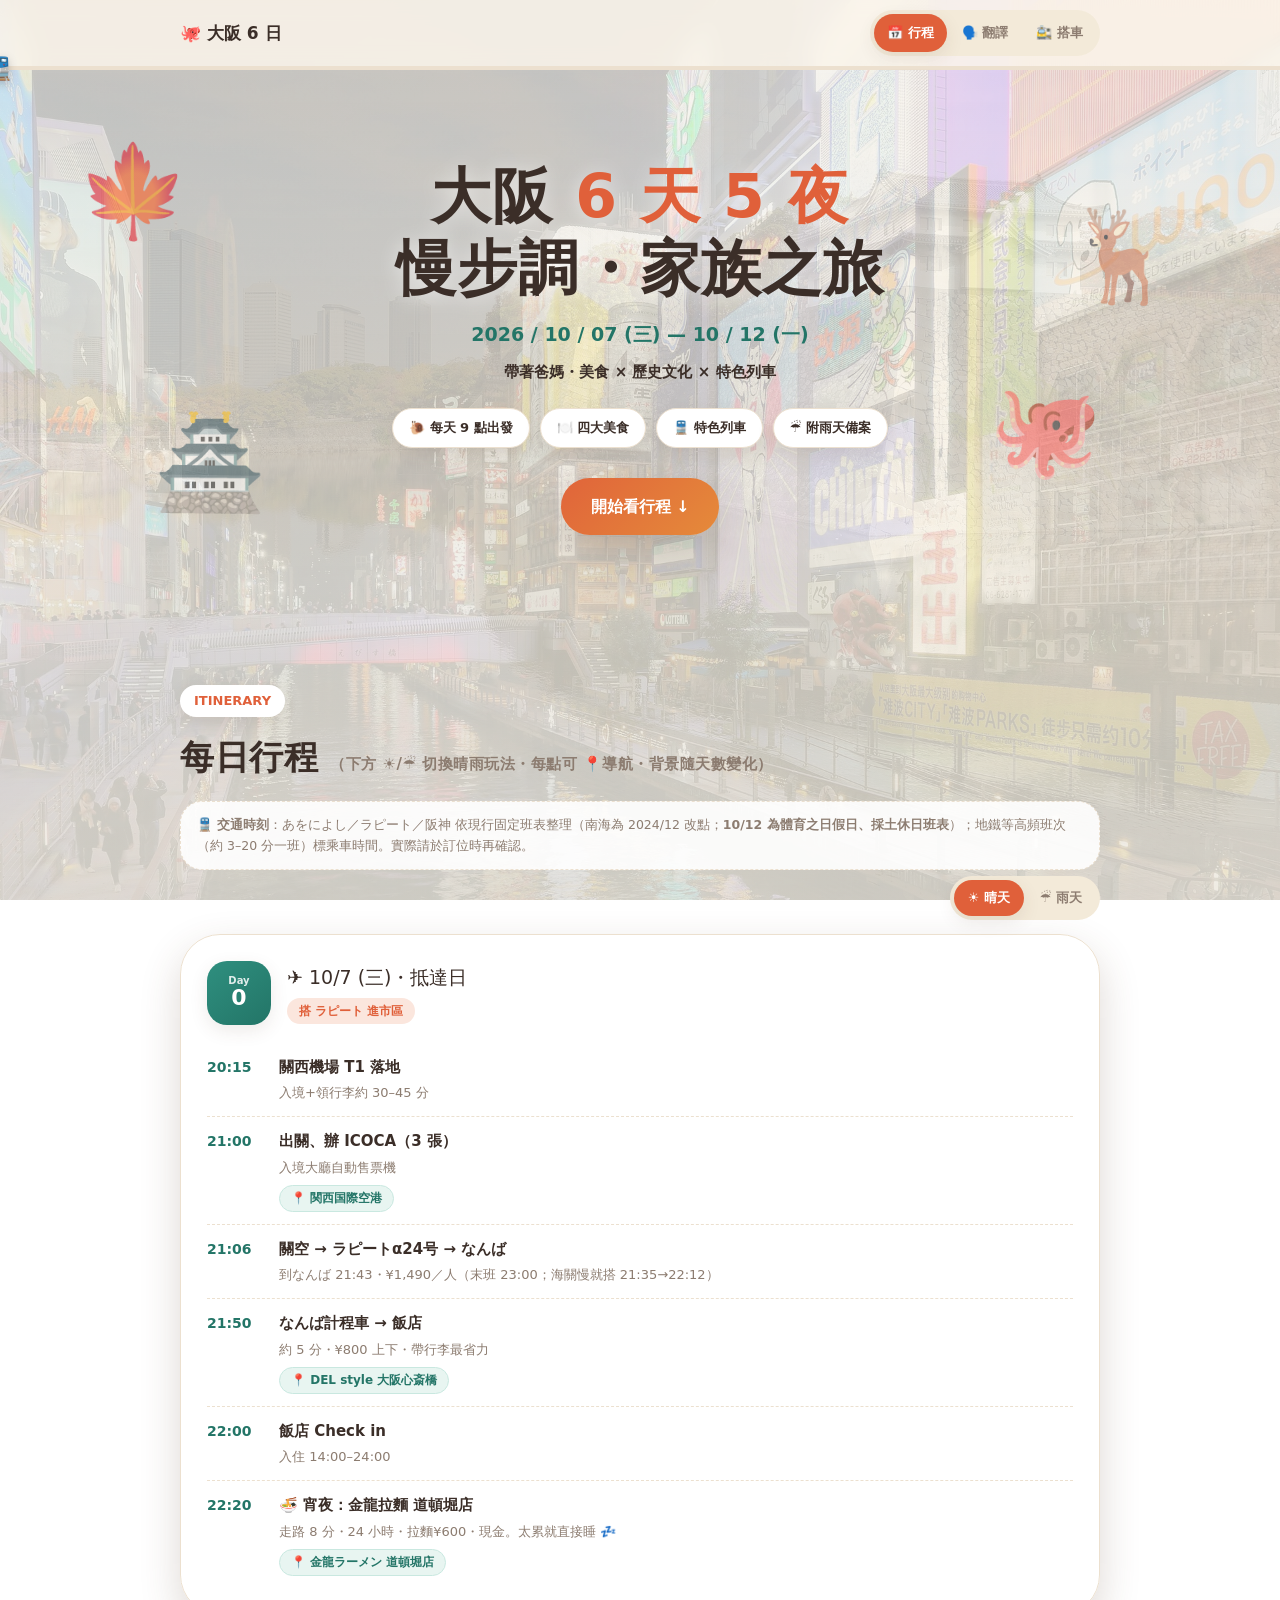
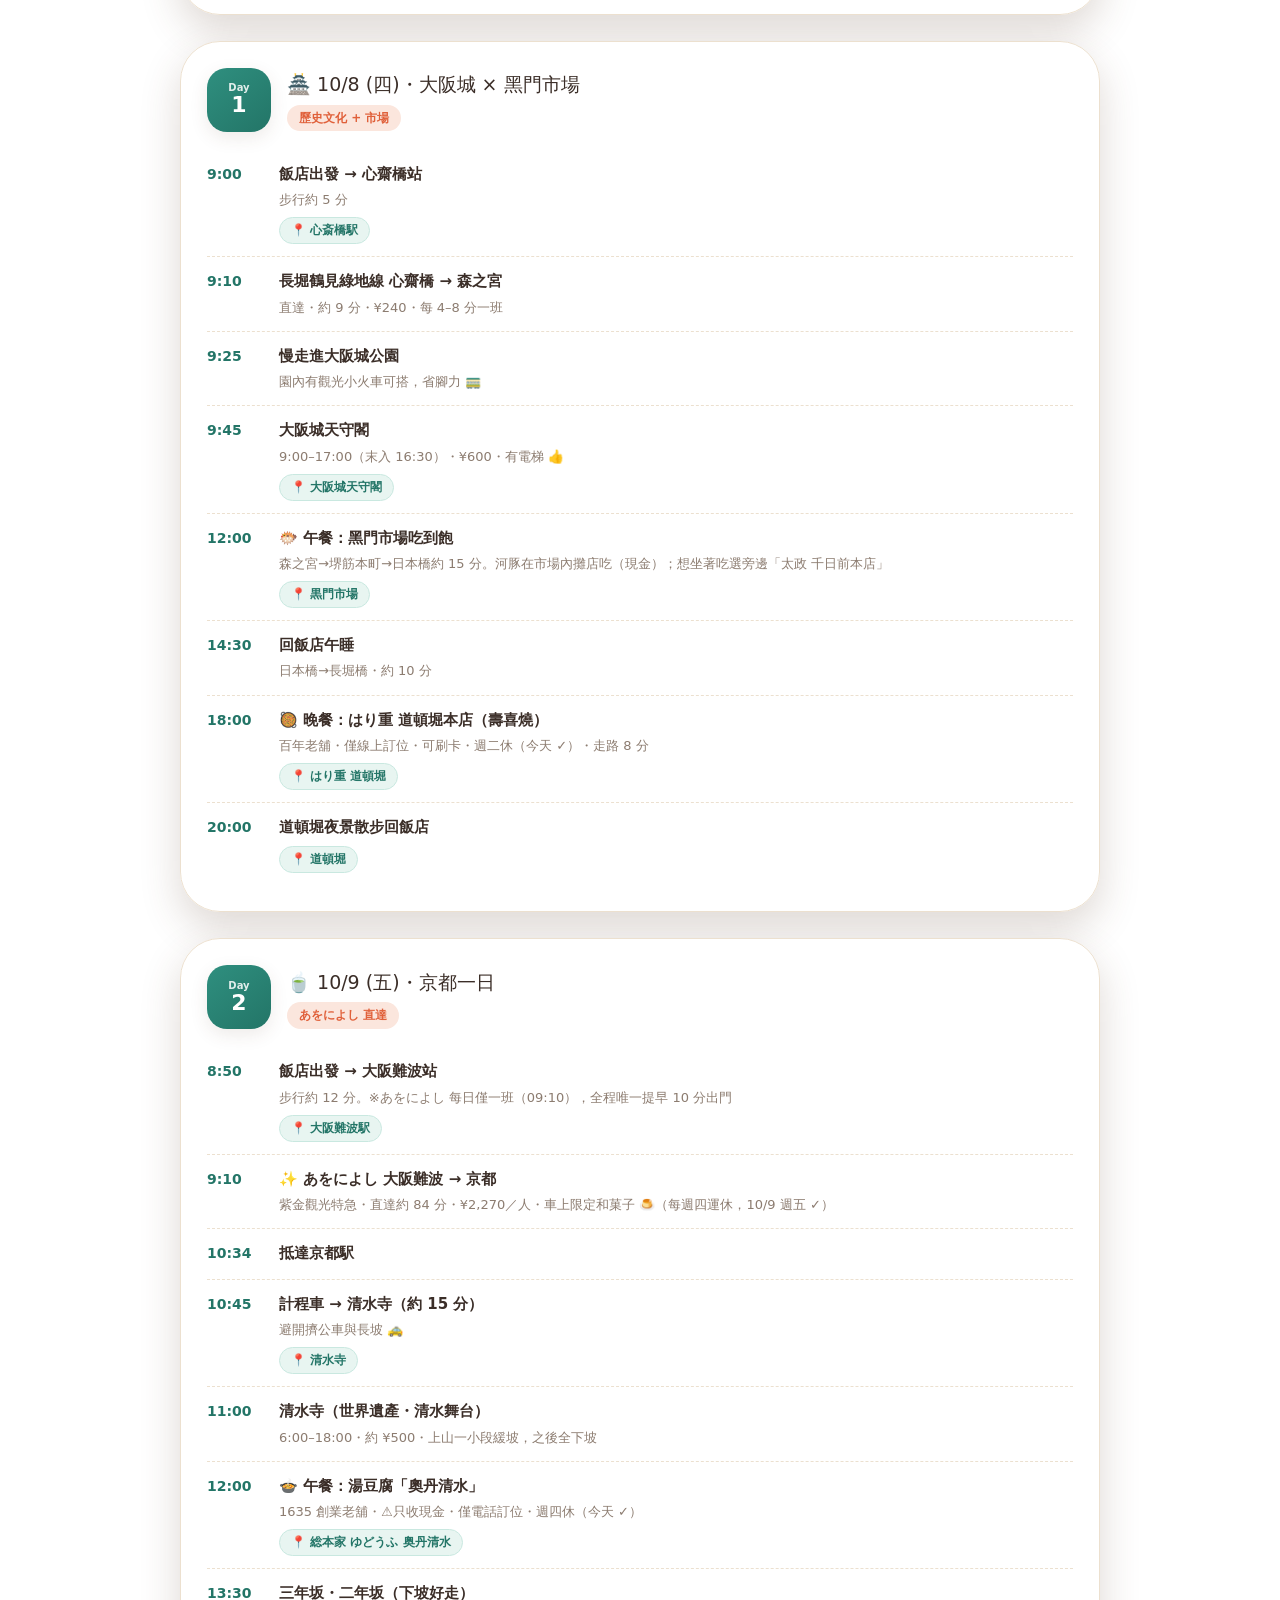
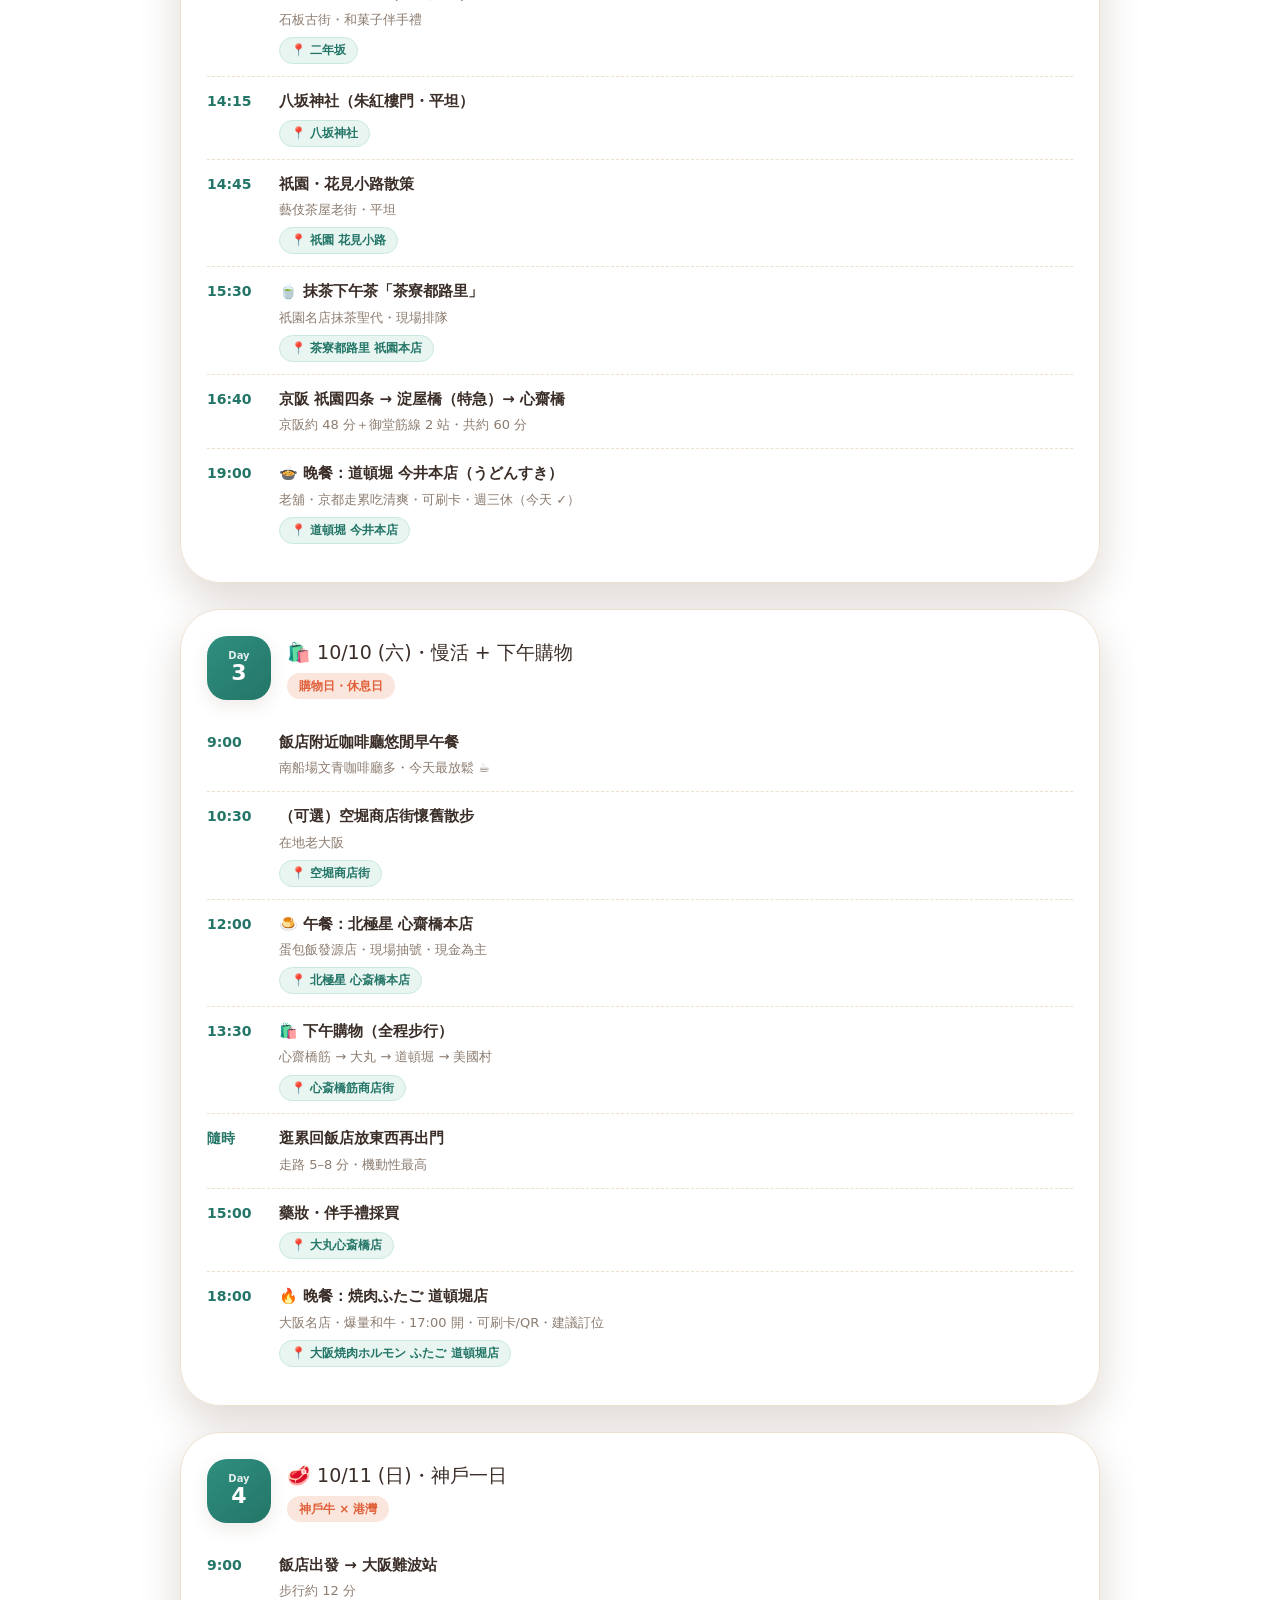
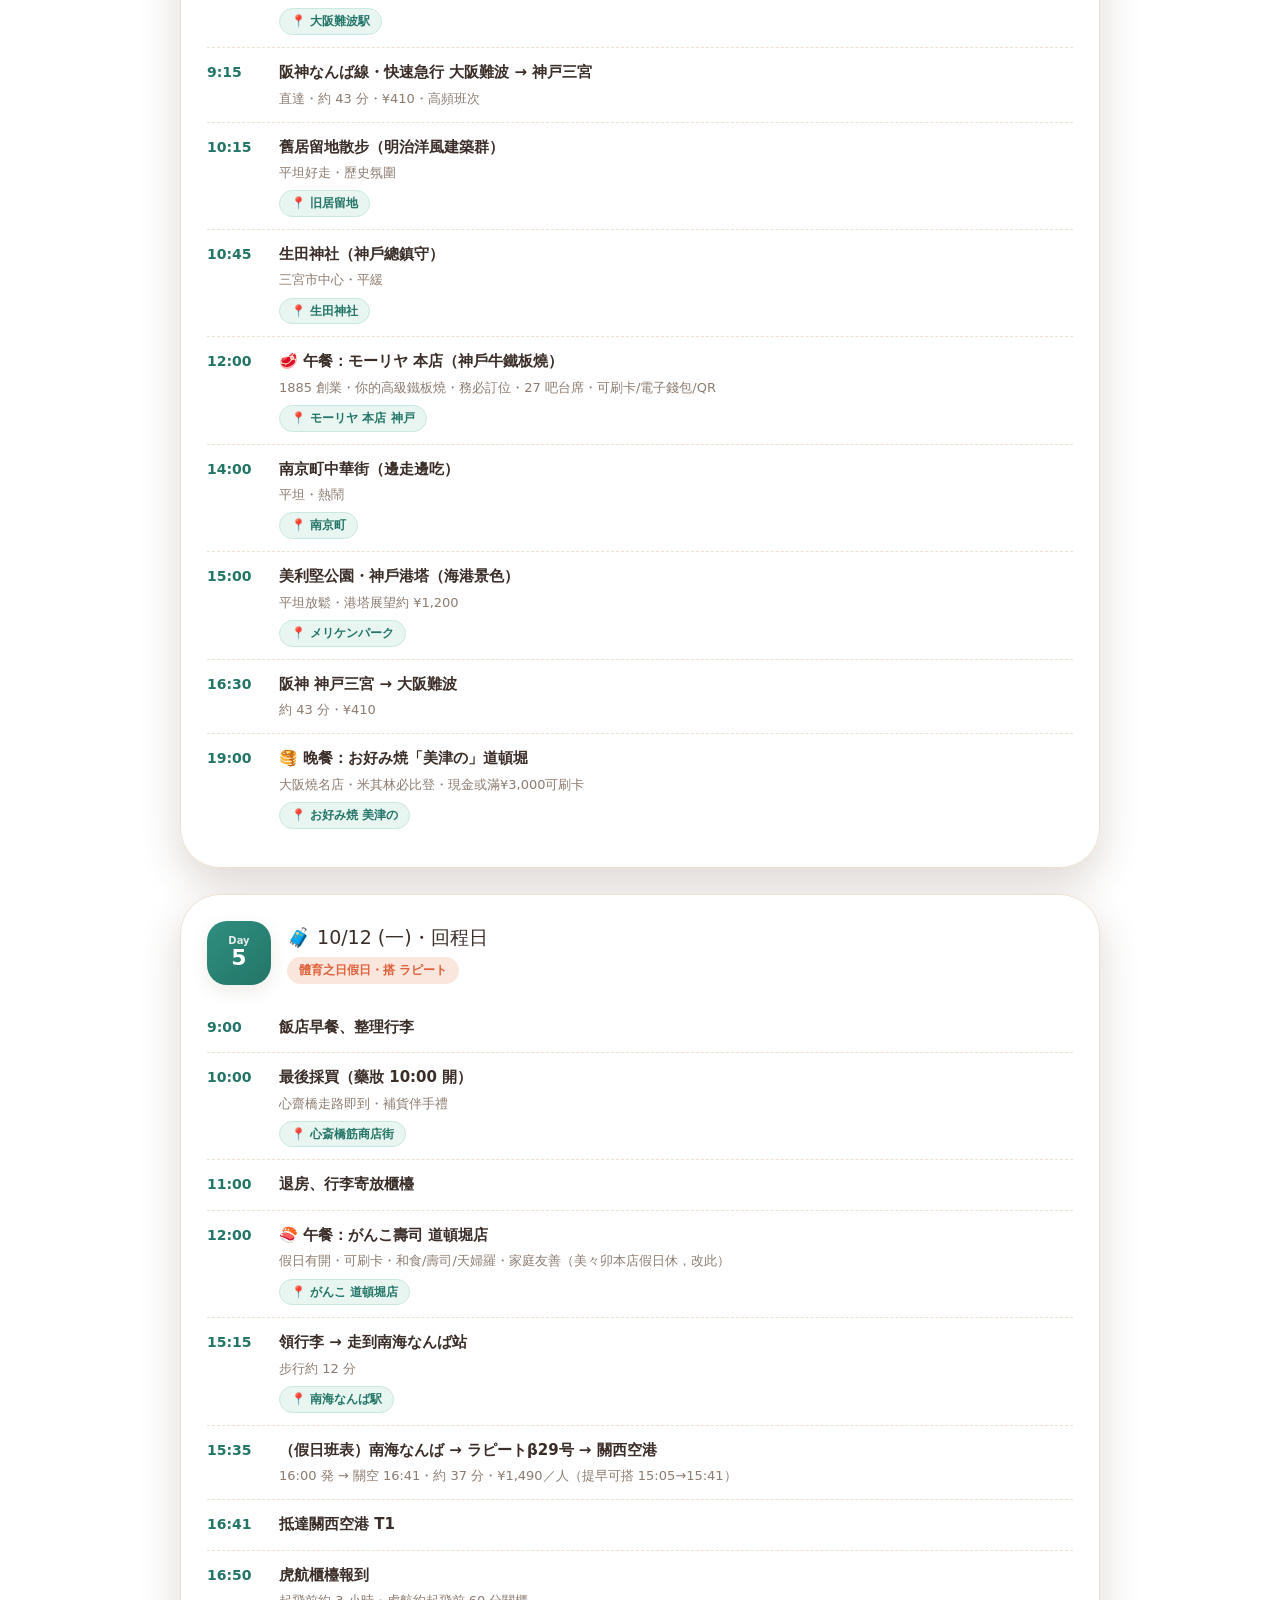
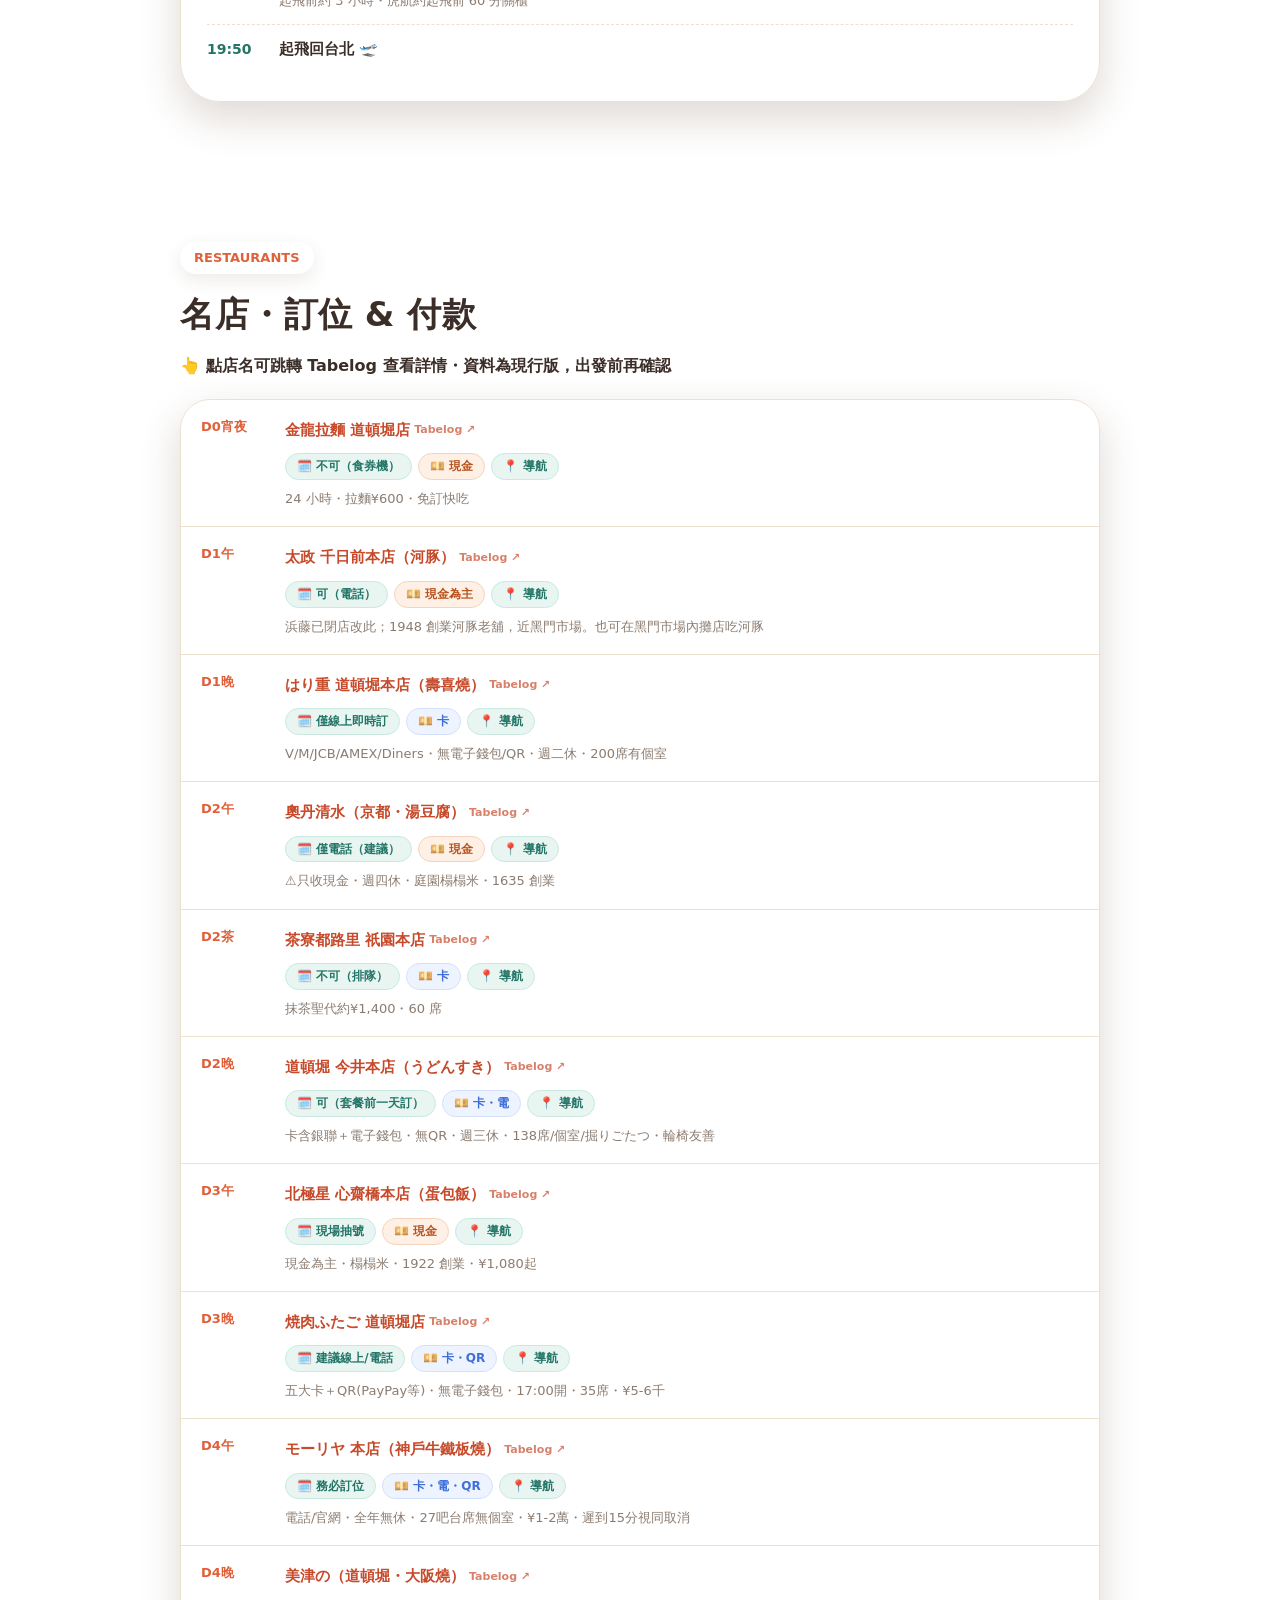
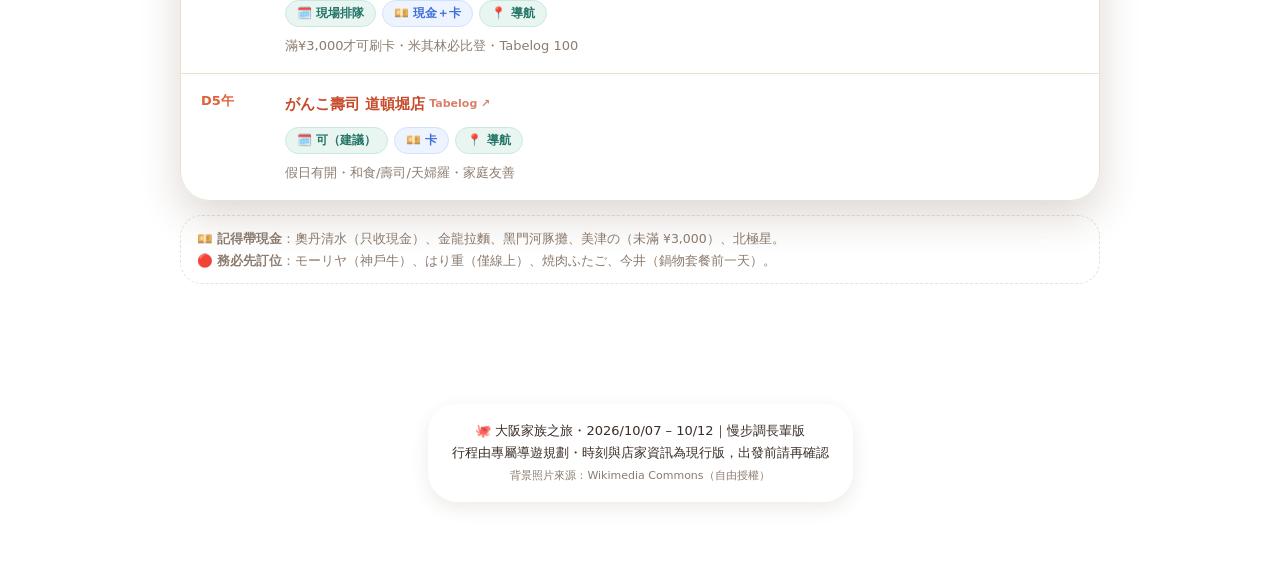
==== index.html @ 5953ae6d "大阪 6 日 5 夜家族行程網頁：行程/翻譯/搭車 + PWA 離線 Co-Authored-By: Claude Opus 4.8 <noreply@anthropic.com>" ====
<!doctype html>
<html lang="zh-Hant">
<head>
<meta charset="utf-8">
<meta name="viewport" content="width=device-width, initial-scale=1">
<title>大阪 6 日 5 夜・慢步調長輩版行程</title>
<link rel="manifest" href="manifest.webmanifest">
<meta name="theme-color" content="#e0603a">
<link rel="icon" href="icon.svg" type="image/svg+xml">
<link rel="apple-touch-icon" href="icon.svg">
<meta name="apple-mobile-web-app-capable" content="yes">
<meta name="mobile-web-app-capable" content="yes">
<meta name="apple-mobile-web-app-title" content="大阪 6日">
<meta name="apple-mobile-web-app-status-bar-style" content="default">
<style>
/* ============ 基礎變數 & 重置 ============ */
:root{
  --bg:#fbf5ea; --bg-soft:#f3ead9;
  --ink:#3b2e28; --muted:#8c7c70;
  --primary:#e0603a; --primary-d:#c74a2b;
  --accent:#e8a53a; --teal:#2f8f7f; --teal-d:#237567;
  --card:#ffffff; --line:#ece0cf;
  --r-sm:14px; --r:22px; --r-lg:30px; --r-xl:40px; --pill:999px;
  --sh-1:0 6px 18px rgba(90,60,40,.10);
  --sh-2:0 16px 40px rgba(90,60,40,.20);
  --ease-bounce:cubic-bezier(.34,1.56,.64,1);
  --ease-out:cubic-bezier(.22,1,.36,1);
}
*{box-sizing:border-box;margin:0;padding:0}
html{scroll-behavior:smooth}
body{
  font-family:system-ui,-apple-system,"Hiragino Sans","PingFang TC","Noto Sans TC","Microsoft JhengHei",sans-serif;
  color:var(--ink); line-height:1.7; background:transparent;
  overflow-x:hidden; -webkit-font-smoothing:antialiased;
}
.wrap{max-width:960px;margin:0 auto;padding:0 20px;position:relative;z-index:1}
h2{font-size:clamp(24px,4vw,34px);letter-spacing:.5px}
.sec-tag{display:inline-block;font-size:13px;font-weight:700;color:var(--primary);
  background:#fff;padding:5px 14px;border-radius:var(--pill);margin-bottom:12px;box-shadow:var(--sh-1)}
section.block{padding:70px 0;position:relative}

/* ============ 滾動過場背景（每日景點照 cross-fade）============ */
#bg{position:fixed;inset:0;z-index:-2;background:#dfe6e2}
.bg-layer{position:absolute;inset:0;opacity:0;transition:opacity .35s linear}
.bg-layer::before{content:"";position:absolute;inset:0;
  background-image:var(--img);background-size:cover;background-position:center}
/* 每日漸層備援：即使照片沒載到也不開天窗 */
.bg-layer.d0{background:linear-gradient(160deg,#2b2140,#6b3f5e,#c25a4a)}
.bg-layer.d1{background:linear-gradient(160deg,#3a6b7a,#6aa1a0,#cbb583)}
.bg-layer.d2{background:linear-gradient(160deg,#7a3b2e,#c9772f,#e6b35a)}
.bg-layer.d3{background:linear-gradient(160deg,#b3506a,#e08a6a,#f0c98a)}
.bg-layer.d4{background:linear-gradient(160deg,#26527a,#4f8fb8,#9fd0d6)}
.bg-layer.d5{background:linear-gradient(160deg,#3a6ea8,#e0916a,#f4cf8a)}
.bg-scrim{position:fixed;inset:0;z-index:-1;pointer-events:none;
  background:linear-gradient(180deg,rgba(251,245,234,.62),rgba(251,245,234,.74))}

/* ============ 頂部進度條 + 火車 scrub + 模式切換 ============ */
.topbar{position:sticky;top:0;z-index:60;background:rgba(251,245,234,.85);
  backdrop-filter:blur(10px);border-bottom:1px solid var(--line)}
.topbar-in{max-width:960px;margin:0 auto;padding:10px 20px;display:flex;align-items:center;gap:14px}
.brand{font-weight:800;font-size:17px;white-space:nowrap}
.mode-toggle{margin-left:auto;display:flex;background:var(--bg-soft);border-radius:var(--pill);padding:4px;gap:2px}
.mode-btn{border:none;background:transparent;font:inherit;font-weight:700;font-size:13px;color:var(--muted);
  padding:7px 14px;border-radius:var(--pill);cursor:pointer;
  transition:transform .3s var(--ease-bounce),background .3s,color .3s}
.mode-btn:active{transform:scale(.9)}
.mode-btn.active{background:var(--primary);color:#fff;box-shadow:var(--sh-1)}
.tl-link{text-decoration:none;font-weight:800;font-size:13px;color:#fff;background:var(--teal);
  border-radius:var(--pill);padding:8px 14px;white-space:nowrap;
  transition:transform .25s var(--ease-bounce),box-shadow .25s}
.tl-link:hover{transform:scale(1.06);box-shadow:var(--sh-1)}
.tl-link:active{transform:scale(.92)}
/* 視圖切換 */
.viewnav{margin-left:auto;display:flex;background:var(--bg-soft);border-radius:var(--pill);padding:4px;gap:2px}
.viewnav button{border:none;background:transparent;font:inherit;font-weight:800;font-size:13px;color:var(--muted);
  padding:8px 13px;border-radius:var(--pill);cursor:pointer;white-space:nowrap;
  transition:transform .3s var(--ease-bounce),background .3s,color .3s}
.viewnav button:active{transform:scale(.9)}
.viewnav button.active{background:var(--primary);color:#fff;box-shadow:var(--sh-1)}
.view{display:none}
.view.active{display:block}
.view-frame{display:block;width:100%;border:0;height:calc(100vh - 60px);height:calc(100dvh - 60px)}
body:not([data-view="trip"]) #bg,body:not([data-view="trip"]) .bg-scrim{display:none}
body:not([data-view="trip"]){background:var(--bg)}
body:not([data-view="trip"]) .trip-only{display:none}
body:not([data-view="trip"]) #train{display:none}
.mode-row{display:flex;justify-content:flex-end;margin:6px 0 14px;position:relative;z-index:1}
@media(max-width:600px){.brand{display:none}}
.track{position:relative;height:3px;background:var(--line)}
.progress{position:absolute;left:0;top:0;height:100%;width:0;
  background:linear-gradient(90deg,var(--accent),var(--primary))}
#train{position:absolute;top:-16px;left:0;font-size:22px;transform:translateX(-50%);
  transition:left .1s linear;filter:drop-shadow(0 3px 4px rgba(0,0,0,.2))}

/* ============ Hero ============ */
.hero{position:relative;overflow:hidden;padding:90px 0 80px;text-align:center}
.hero .deco{position:absolute;font-size:clamp(46px,9vw,90px);opacity:.55;pointer-events:none;user-select:none;z-index:0}
.hero-content{position:relative;z-index:2}
.hero h1{font-size:clamp(34px,7vw,60px);line-height:1.2;letter-spacing:1px;
  text-shadow:0 2px 20px rgba(255,255,255,.6)}
.hero h1 .hl{color:var(--primary)}
.hero .dates{font-size:clamp(15px,2.6vw,19px);font-weight:800;color:var(--teal-d);margin-top:14px}
.hero .sub{color:var(--ink);margin-top:10px;font-size:15px;font-weight:600}
.pills{display:flex;flex-wrap:wrap;gap:10px;justify-content:center;margin-top:22px}
.pill-tag{background:#fff;border:1px solid var(--line);border-radius:var(--pill);
  padding:8px 16px;font-size:13px;font-weight:700;box-shadow:var(--sh-1)}
.cta-row{margin-top:30px}

/* ============ 按鈕 ============ */
.btn{border:none;font:inherit;font-weight:800;cursor:pointer;border-radius:var(--pill);
  padding:15px 30px;font-size:16px;color:#fff;
  background:linear-gradient(135deg,var(--primary),var(--accent));
  background-size:180% 180%;background-position:0% 50%;box-shadow:var(--sh-2);
  transition:transform .35s var(--ease-bounce),background-position .5s ease,box-shadow .35s}
.btn:hover{transform:scale(1.07);background-position:100% 50%;box-shadow:0 20px 46px rgba(224,96,58,.4)}
.btn:active{transform:scale(.93)}
.cta{animation:breathe 2.8s ease-in-out infinite}
.cta:hover{animation:none}
@keyframes breathe{0%,100%{transform:scale(1)}50%{transform:scale(1.055)}}

/* ============ 卡片 ============ */
.cards{display:grid;grid-template-columns:repeat(auto-fit,minmax(210px,1fr));gap:18px}
.card{background:var(--card);border-radius:var(--r-lg);padding:24px;box-shadow:var(--sh-1);
  border:1px solid var(--line);transition:transform .4s var(--ease-out),box-shadow .4s}
.card:hover{transform:translateY(-8px);box-shadow:var(--sh-2)}
.card .ico{font-size:34px;display:block;margin-bottom:10px;transition:transform .4s var(--ease-bounce)}
.card:hover .ico{transform:scale(1.18) rotate(-6deg)}
.card h3{font-size:17px;margin-bottom:6px}
.card p{font-size:14px;color:var(--muted)}
.card .big{font-size:15px;font-weight:800;color:var(--ink);margin-top:4px}

.tcard{background:var(--card);border-radius:var(--r-lg);overflow:hidden;box-shadow:var(--sh-1);
  border:1px solid var(--line);transition:transform .4s var(--ease-out),box-shadow .4s}
.tcard:hover{transform:translateY(-8px);box-shadow:var(--sh-2)}
.tcard .stage{height:120px;display:flex;align-items:center;justify-content:center;font-size:60px;overflow:hidden;
  background:linear-gradient(135deg,#ffe6c4,#ffd1c2)}
.tcard .stage span{transition:transform .5s var(--ease-out)}
.tcard:hover .stage span{transform:scale(1.22)}
.tcard .body{padding:20px 22px}
.tcard h3{font-size:19px;margin-bottom:6px}
.tcard .meta{font-size:12.5px;color:var(--teal-d);font-weight:700;margin-bottom:8px}
.tcard p{font-size:14px;color:var(--muted)}

/* ============ 每日行程 ============ */
#days{display:flex;flex-direction:column;gap:26px}
.day{background:rgba(255,255,255,.94);border-radius:var(--r-xl);padding:26px;box-shadow:var(--sh-2);
  border:1px solid var(--line);backdrop-filter:blur(4px)}
.day-head{display:flex;align-items:center;gap:16px;margin-bottom:18px}
.day-badge{flex:none;width:64px;height:64px;border-radius:20px;display:flex;flex-direction:column;
  align-items:center;justify-content:center;font-weight:800;color:#fff;line-height:1.1;
  background:linear-gradient(140deg,var(--teal),var(--teal-d));box-shadow:var(--sh-1)}
.day-badge small{font-size:10px;opacity:.85;font-weight:700}
.day-badge b{font-size:22px}
.day-title{font-size:19px}
.day-tag{display:inline-block;margin-top:4px;font-size:12px;font-weight:700;color:var(--primary);
  background:#fbe6dd;padding:3px 12px;border-radius:var(--pill)}
.timeline{list-style:none}
.tl-row{display:flex;gap:14px;padding:12px 0;border-bottom:1px dashed var(--line)}
.tl-row:last-child{border-bottom:none}
.tl-time{flex:none;width:58px;font-weight:800;color:var(--teal-d);font-size:14px;padding-top:1px}
.tl-body .tl-act{font-weight:700;font-size:15px}
.tl-body .tl-note{font-size:13px;color:var(--muted);margin-top:2px}
.nav{display:inline-flex;align-items:center;gap:3px;margin-top:6px;font-size:12px;font-weight:700;line-height:1.4;
  color:var(--teal-d);background:#e8f5f1;border:1px solid #c9e8e0;border-radius:var(--pill);
  padding:4px 11px;text-decoration:none;
  transition:transform .25s var(--ease-bounce),background .25s,box-shadow .25s}
.rrow .rmeta .nav{margin-top:0}
.nav:hover{transform:scale(1.06);background:#d5efe8;box-shadow:var(--sh-1)}
.nav:active{transform:scale(.9)}
.timetable-note{margin-top:14px;font-size:12.5px;color:var(--muted);background:rgba(255,255,255,.9);
  border:1px dashed var(--line);border-radius:var(--r);padding:12px 16px}
/* 晴 / 雨 切換 */
.plan-rain{display:none}
body.rain .plan-sunny{display:none}
body.rain .plan-rain{display:block}
.plan-sunny,.plan-rain{animation:fadeSwap .45s var(--ease-out)}
@keyframes fadeSwap{from{opacity:0;transform:translateY(14px)}to{opacity:1;transform:none}}
.rain-head{font-weight:800;color:#3f7bd8;margin-bottom:8px}
.rain-item{list-style:none;background:#eef4ff;border:1px solid #dbe6fb;border-radius:var(--r);
  padding:12px 16px;margin-bottom:10px;font-size:14px;font-weight:600;
  animation:fadeSwap .5s var(--ease-out) both}
.rain-item:nth-child(2){animation-delay:.07s}.rain-item:nth-child(3){animation-delay:.14s}
.rain-item:nth-child(4){animation-delay:.21s}
.rain-note{background:#eef4ff;border:1px solid #dbe6fb;border-radius:var(--r);padding:14px 16px;
  font-size:14px;font-weight:600;color:#3f7bd8}

/* ============ 名店表 ============ */
.rlist{background:rgba(255,255,255,.94);border-radius:var(--r-lg);border:1px solid var(--line);
  box-shadow:var(--sh-2);overflow:hidden;backdrop-filter:blur(4px)}
.rrow{display:grid;grid-template-columns:70px 1fr;gap:6px 14px;padding:16px 20px;border-bottom:1px solid var(--line)}
.rrow:last-child{border-bottom:none}
.rrow .rd{font-weight:800;color:var(--primary);font-size:13px}
.rrow .rname{font-weight:800;font-size:15px}
.rname.rlink{color:var(--primary-d);text-decoration:none;cursor:pointer;
  display:inline-flex;align-items:center;gap:4px;transition:color .2s,transform .2s var(--ease-bounce)}
.rname.rlink:hover{color:var(--primary);text-decoration:underline;transform:translateX(2px)}
.rname.rlink .arr{font-size:11px;opacity:.7}
.rrow .rmeta{grid-column:2;display:flex;flex-wrap:wrap;align-items:center;gap:6px;margin-top:4px}
.tagp{font-size:12px;font-weight:700;border-radius:var(--pill);padding:4px 11px;white-space:nowrap;
  display:inline-flex;align-items:center;line-height:1.4}
.tp-book{background:#e8f5f1;color:var(--teal-d);border:1px solid #c9e8e0}
.tp-cash{background:#fff0e6;color:#b8531f;border:1px solid #f3d3bb}
.tp-card{background:#eef4ff;color:#3f6fd8;border:1px solid #d3e0fb}
.rrow .rnote{grid-column:2;font-size:13px;color:var(--muted);margin-top:2px}

/* ============ 期待表單 ============ */
.form-card{background:rgba(255,255,255,.96);border-radius:var(--r-xl);
  padding:34px 28px;box-shadow:var(--sh-2);border:1px solid var(--line);text-align:center;backdrop-filter:blur(4px)}
.chips{display:flex;flex-wrap:wrap;gap:12px;justify-content:center;margin:22px 0 28px}
.chip{border:2px solid var(--line);background:#fff;border-radius:var(--pill);
  padding:11px 20px;font:inherit;font-weight:700;font-size:14px;cursor:pointer;color:var(--ink);
  transition:transform .3s var(--ease-bounce),background .3s,border-color .3s,color .3s}
.chip:hover{transform:translateY(-3px) scale(1.04);border-color:var(--accent)}
.chip:active{transform:scale(.9)}
.chip.on{background:var(--teal);border-color:var(--teal);color:#fff;animation:pop .4s var(--ease-bounce)}
@keyframes pop{0%{transform:scale(.85)}60%{transform:scale(1.12)}100%{transform:scale(1)}}
.chip .tick{opacity:0;max-width:0;overflow:hidden;transition:opacity .3s,max-width .3s}
.chip.on .tick{opacity:1;max-width:20px;margin-left:4px}
.count{font-size:13px;color:var(--muted);min-height:20px}

/* ============ 成功動畫 ============ */
.overlay{position:fixed;inset:0;z-index:200;background:rgba(59,46,40,.5);
  display:flex;align-items:center;justify-content:center;opacity:0;pointer-events:none;transition:opacity .4s}
.overlay.show{opacity:1;pointer-events:auto}
.success{background:#fff;border-radius:var(--r-xl);padding:40px 34px;text-align:center;max-width:340px;
  box-shadow:var(--sh-2);transform:scale(.8);transition:transform .5s var(--ease-bounce)}
.overlay.show .success{transform:scale(1)}
.wools{height:70px;display:flex;gap:10px;justify-content:center;align-items:flex-end;margin-bottom:12px}
.wool{font-size:40px;animation:woolBounce 1s var(--ease-bounce) infinite}
.wool:nth-child(2){animation-delay:.15s}.wool:nth-child(3){animation-delay:.3s}
@keyframes woolBounce{0%,100%{transform:translateY(0) rotate(0)}
  40%{transform:translateY(-34px) rotate(18deg)}60%{transform:translateY(-20px) rotate(-12deg)}}
.success h3{font-size:22px;margin-bottom:8px}
.success p{color:var(--muted);font-size:14px;margin-bottom:20px}

/* ============ 進場動畫 ============ */
.reveal{opacity:0;transform:translateY(36px);transition:opacity .75s ease,transform .75s var(--ease-out)}
.reveal.in{opacity:1;transform:none}
.reveal.stagger{opacity:1;transform:none;transition:none}
.reveal.stagger > *{opacity:0;transform:translateY(26px);
  transition:opacity .6s ease,transform .6s var(--ease-out);transition-delay:calc(var(--i,0) * .08s)}
.reveal.stagger.in > *{opacity:1;transform:none}

/* ============ 按鈕（圓角框）內文字置中 ============ */
.btn,.cta,.mode-btn,.chip,.nav,.tagp,.pill-tag,.day-tag,.sec-tag{text-align:center}

footer{text-align:center;padding:50px 20px 70px;color:var(--ink);font-size:13px;position:relative;z-index:1}
footer .fbox{background:rgba(255,255,255,.9);display:inline-block;padding:16px 24px;border-radius:var(--r-lg);box-shadow:var(--sh-1)}

@media (max-width:560px){
  .brand{font-size:15px}.tl-time{width:50px}
  .rrow{grid-template-columns:1fr}.rrow .rmeta,.rrow .rnote,.rrow .rname{grid-column:1}
}
@media (prefers-reduced-motion:reduce){
  *{animation:none!important;scroll-behavior:auto!important}
  .reveal,.reveal.stagger>*{opacity:1;transform:none;transition:none}
  .bg-layer{transition:none}
}
</style>
</head>
<body>

<!-- 滾動過場背景 -->
<div id="bg">
  <div class="bg-layer d0" style="--img:url('images/day0.jpg')"></div>
  <div class="bg-layer d1" style="--img:url('images/day1.jpg')"></div>
  <div class="bg-layer d2" style="--img:url('images/day2.jpg')"></div>
  <div class="bg-layer d3" style="--img:url('images/day3.jpg')"></div>
  <div class="bg-layer d4" style="--img:url('images/day4.jpg')"></div>
  <div class="bg-layer d5" style="--img:url('images/day5.jpg')"></div>
</div>
<div class="bg-scrim"></div>

<!-- 頂部 -->
<div class="topbar">
  <div class="topbar-in">
    <div class="brand">🐙 大阪 6 日</div>
    <nav class="viewnav" id="viewnav">
      <button data-view="trip" class="active">📅 行程</button>
      <button data-view="translate">🗣️ 翻譯</button>
      <button data-view="guide">🚉 搭車</button>
    </nav>
  </div>
  <div class="track"><span id="train">🚆</span><div class="progress" id="progress"></div></div>
</div>

<!-- ===== 行程 VIEW ===== -->
<main class="view active" id="view-trip">

<!-- Hero -->
<header class="hero">
  <span class="deco" data-speed="0.25" style="top:8%;left:6%">🍁</span>
  <span class="deco" data-speed="0.5"  style="top:20%;right:8%">🦌</span>
  <span class="deco" data-speed="0.35" style="bottom:14%;left:12%">🏯</span>
  <span class="deco" data-speed="0.6"  style="bottom:20%;right:14%">🐙</span>
  <div class="hero-content wrap">
    <h1>大阪 <span class="hl">6 天 5 夜</span><br>慢步調・家族之旅</h1>
    <div class="dates">2026 / 10 / 07 (三) — 10 / 12 (一)</div>
    <p class="sub">帶著爸媽・美食 × 歷史文化 × 特色列車</p>
    <div class="pills">
      <span class="pill-tag">🐌 每天 9 點出發</span>
      <span class="pill-tag">🍽️ 四大美食</span>
      <span class="pill-tag">🚆 特色列車</span>
      <span class="pill-tag">☔ 附雨天備案</span>
    </div>
    <div class="cta-row"><button class="btn cta" onclick="document.getElementById('itinerary').scrollIntoView()">開始看行程 ↓</button></div>
  </div>
</header>

<!-- 每日行程 -->
<section class="block" id="itinerary">
  <div class="wrap">
    <span class="sec-tag">ITINERARY</span>
    <h2>每日行程 <span style="font-size:15px;color:var(--muted);font-weight:600">（下方 ☀️/☔ 切換晴雨玩法・每點可 📍導航・背景隨天數變化）</span></h2>
    <div class="timetable-note">🚆 <b>交通時刻</b>：あをによし／ラピート／阪神 依現行固定班表整理（南海為 2024/12 改點；<b>10/12 為體育之日假日、採土休日班表</b>）；地鐵等高頻班次（約 3–20 分一班）標乘車時間。實際請於訂位時再確認。</div>
    <div class="mode-row"><div class="mode-toggle" id="modeToggle">
      <button class="mode-btn active" data-mode="sunny">☀️ 晴天</button>
      <button class="mode-btn" data-mode="rain">☔ 雨天</button>
    </div></div>
    <div id="days"></div>
  </div>
</section>

<!-- 名店訂位&付款 -->
<section class="block">
  <div class="wrap">
    <span class="sec-tag">RESTAURANTS</span>
    <h2>名店・訂位 & 付款</h2>
    <p style="margin-top:8px;color:var(--ink);font-weight:600">👆 點<b>店名</b>可跳轉 Tabelog 查看詳情・資料為現行版，出發前再確認</p>
    <div id="rlist" class="rlist reveal stagger" style="margin-top:20px"></div>
    <div class="timetable-note">💴 <b>記得帶現金</b>：奧丹清水（只收現金）、金龍拉麵、黑門河豚攤、美津の（未滿 ¥3,000）、北極星。<br>🔴 <b>務必先訂位</b>：モーリヤ（神戶牛）、はり重（僅線上）、焼肉ふたご、今井（鍋物套餐前一天）。</div>
  </div>
</section>

<footer><div class="fbox">🐙 大阪家族之旅・2026/10/07 – 10/12｜慢步調長輩版<br>行程由專屬導遊規劃・時刻與店家資訊為現行版，出發前請再確認<br><span style="font-size:11px;color:var(--muted)">背景照片來源：Wikimedia Commons（自由授權）</span></div></footer>

</main>
<!-- ===== 翻譯 VIEW ===== -->
<div class="view" id="view-translate"><iframe class="view-frame" src="translate.html?embed=1" title="中↔日翻譯" loading="lazy"></iframe></div>
<!-- ===== 搭車 VIEW ===== -->
<div class="view" id="view-guide"><iframe class="view-frame" src="guide.html?embed=1" title="搭車圖解指南" loading="lazy"></iframe></div>

<script>
/* ============ 行程資料 ============ */
const days = [
  { id:0, emoji:'✈️', date:'10/7 (三)', title:'抵達日', tag:'搭 ラピート 進市區',
    sunny:[
      {t:'20:15',a:'關西機場 T1 落地',n:'入境+領行李約 30–45 分'},
      {t:'21:00',a:'出關、辦 ICOCA（3 張）',n:'入境大廳自動售票機',nav:'関西国際空港'},
      {t:'21:06',a:'關空 → ラピートα24号 → なんば',n:'到なんば 21:43・¥1,490／人（末班 23:00；海關慢就搭 21:35→22:12）'},
      {t:'21:50',a:'なんば計程車 → 飯店',n:'約 5 分・¥800 上下・帶行李最省力',nav:'DEL style 大阪心斎橋'},
      {t:'22:00',a:'飯店 Check in',n:'入住 14:00–24:00'},
      {t:'22:20',a:'🍜 宵夜：金龍拉麵 道頓堀店',n:'走路 8 分・24 小時・拉麵¥600・現金。太累就直接睡 💤',nav:'金龍ラーメン 道頓堀店'},
    ],
    rain:{note:'☔ 機場→車站→飯店全室內／有遮蔽，完全不受影響。'} },

  { id:1, emoji:'🏯', date:'10/8 (四)', title:'大阪城 × 黑門市場', tag:'歷史文化 + 市場',
    sunny:[
      {t:'9:00',a:'飯店出發 → 心齋橋站',n:'步行約 5 分',nav:'心斎橋駅'},
      {t:'9:10',a:'長堀鶴見綠地線 心齋橋 → 森之宮',n:'直達・約 9 分・¥240・每 4–8 分一班'},
      {t:'9:25',a:'慢走進大阪城公園',n:'園內有觀光小火車可搭，省腳力 🚃'},
      {t:'9:45',a:'大阪城天守閣',n:'9:00–17:00（末入 16:30）・¥600・有電梯 👍',nav:'大阪城天守閣'},
      {t:'12:00',a:'🐡 午餐：黑門市場吃到飽',n:'森之宮→堺筋本町→日本橋約 15 分。河豚在市場內攤店吃（現金）；想坐著吃選旁邊「太政 千日前本店」',nav:'黒門市場'},
      {t:'14:30',a:'回飯店午睡',n:'日本橋→長堀橋・約 10 分'},
      {t:'18:00',a:'🥘 晚餐：はり重 道頓堀本店（壽喜燒）',n:'百年老舖・僅線上訂位・可刷卡・週二休（今天 ✓）・走路 8 分',nav:'はり重 道頓堀'},
      {t:'20:00',a:'道頓堀夜景散步回飯店',nav:'道頓堀'},
    ],
    rain:['🏛️ 大阪城改「大阪歷史博物館」(室內・鄰大阪城)','🛒 午餐直攻「黑門市場」(有頂棚)','🍽️ 晚餐はり重、道頓堀皆有頂棚'] },

  { id:2, emoji:'🍵', date:'10/9 (五)', title:'京都一日', tag:'あをによし 直達',
    sunny:[
      {t:'8:50',a:'飯店出發 → 大阪難波站',n:'步行約 12 分。※あをによし 每日僅一班（09:10），全程唯一提早 10 分出門',nav:'大阪難波駅'},
      {t:'9:10',a:'✨ あをによし 大阪難波 → 京都',n:'紫金觀光特急・直達約 84 分・¥2,270／人・車上限定和菓子 🍮（每週四運休，10/9 週五 ✓）'},
      {t:'10:34',a:'抵達京都駅',n:''},
      {t:'10:45',a:'計程車 → 清水寺（約 15 分）',n:'避開擠公車與長坡 🚕',nav:'清水寺'},
      {t:'11:00',a:'清水寺（世界遺產・清水舞台）',n:'6:00–18:00・約 ¥500・上山一小段緩坡，之後全下坡'},
      {t:'12:00',a:'🍲 午餐：湯豆腐「奧丹清水」',n:'1635 創業老舖・⚠️只收現金・僅電話訂位・週四休（今天 ✓）',nav:'総本家 ゆどうふ 奥丹清水'},
      {t:'13:30',a:'三年坂・二年坂（下坡好走）',n:'石板古街・和菓子伴手禮',nav:'二年坂'},
      {t:'14:15',a:'八坂神社（朱紅樓門・平坦）',nav:'八坂神社'},
      {t:'14:45',a:'祇園・花見小路散策',n:'藝伎茶屋老街・平坦',nav:'祇園 花見小路'},
      {t:'15:30',a:'🍵 抹茶下午茶「茶寮都路里」',n:'祇園名店抹茶聖代・現場排隊',nav:'茶寮都路里 祇園本店'},
      {t:'16:40',a:'京阪 祇園四条 → 淀屋橋（特急）→ 心齋橋',n:'京阪約 48 分＋御堂筋線 2 站・共約 60 分'},
      {t:'19:00',a:'🍲 晚餐：道頓堀 今井本店（うどんすき）',n:'老舖・京都走累吃清爽・可刷卡・週三休（今天 ✓）',nav:'道頓堀 今井本店'},
    ],
    rain:['☔ 清水寺本堂有頂可撐傘走','🏛️ 重點改室內「三十三間堂」(1001 尊佛像・平坦)','🍵 祇園甜點店＋八坂/花見小路快閃'] },

  { id:3, emoji:'🛍️', date:'10/10 (六)', title:'慢活 + 下午購物', tag:'購物日・休息日',
    sunny:[
      {t:'9:00',a:'飯店附近咖啡廳悠閒早午餐',n:'南船場文青咖啡廳多・今天最放鬆 ☕'},
      {t:'10:30',a:'（可選）空堀商店街懷舊散步',n:'在地老大阪',nav:'空堀商店街'},
      {t:'12:00',a:'🍮 午餐：北極星 心齋橋本店',n:'蛋包飯發源店・現場抽號・現金為主',nav:'北極星 心斎橋本店'},
      {t:'13:30',a:'🛍️ 下午購物（全程步行）',n:'心齋橋筋 → 大丸 → 道頓堀 → 美國村',nav:'心斎橋筋商店街'},
      {t:'隨時',a:'逛累回飯店放東西再出門',n:'走路 5–8 分・機動性最高'},
      {t:'15:00',a:'藥妝・伴手禮採買',nav:'大丸心斎橋店'},
      {t:'18:00',a:'🔥 晚餐：焼肉ふたご 道頓堀店',n:'大阪名店・爆量和牛・17:00 開・可刷卡/QR・建議訂位',nav:'大阪焼肉ホルモン ふたご 道頓堀店'},
    ],
    rain:['🛍️ 幾乎不受影響！全程有頂棚／室內','🚫 跳過戶外「空堀・美國村」','✅ 直攻大丸・心齋橋筋・なんばパークス'] },

  { id:4, emoji:'🥩', date:'10/11 (日)', title:'神戶一日', tag:'神戶牛 × 港灣',
    sunny:[
      {t:'9:00',a:'飯店出發 → 大阪難波站',n:'步行約 12 分',nav:'大阪難波駅'},
      {t:'9:15',a:'阪神なんば線・快速急行 大阪難波 → 神戸三宮',n:'直達・約 43 分・¥410・高頻班次'},
      {t:'10:15',a:'舊居留地散步（明治洋風建築群）',n:'平坦好走・歷史氛圍',nav:'旧居留地'},
      {t:'10:45',a:'生田神社（神戶總鎮守）',n:'三宮市中心・平緩',nav:'生田神社'},
      {t:'12:00',a:'🥩 午餐：モーリヤ 本店（神戶牛鐵板燒）',n:'1885 創業・你的高級鐵板燒・務必訂位・27 吧台席・可刷卡/電子錢包/QR',nav:'モーリヤ 本店 神戸'},
      {t:'14:00',a:'南京町中華街（邊走邊吃）',n:'平坦・熱鬧',nav:'南京町'},
      {t:'15:00',a:'美利堅公園・神戶港塔（海港景色）',n:'平坦放鬆・港塔展望約 ¥1,200',nav:'メリケンパーク'},
      {t:'16:30',a:'阪神 神戸三宮 → 大阪難波',n:'約 43 分・¥410'},
      {t:'19:00',a:'🥞 晚餐：お好み焼「美津の」道頓堀',n:'大阪燒名店・米其林必比登・現金或滿¥3,000可刷卡',nav:'お好み焼 美津の'},
    ],
    rain:['🏙️ 南京町半有頂棚、舊居留地撐傘可走','🍞 港灣改室內「神戶麵包超人博物館／MOSAIC 商場」','🥩 神戶牛午餐不受影響'] },

  { id:5, emoji:'🧳', date:'10/12 (一)', title:'回程日', tag:'體育之日假日・搭 ラピート',
    sunny:[
      {t:'9:00',a:'飯店早餐、整理行李'},
      {t:'10:00',a:'最後採買（藥妝 10:00 開）',n:'心齋橋走路即到・補貨伴手禮',nav:'心斎橋筋商店街'},
      {t:'11:00',a:'退房、行李寄放櫃檯'},
      {t:'12:00',a:'🍣 午餐：がんこ壽司 道頓堀店',n:'假日有開・可刷卡・和食/壽司/天婦羅・家庭友善（美々卯本店假日休，改此）',nav:'がんこ 道頓堀店'},
      {t:'15:15',a:'領行李 → 走到南海なんば站',n:'步行約 12 分',nav:'南海なんば駅'},
      {t:'15:35',a:'（假日班表）南海なんば → ラピートβ29号 → 關西空港',n:'16:00 発 → 關空 16:41・約 37 分・¥1,490／人（提早可搭 15:05→15:41）'},
      {t:'16:41',a:'抵達關西空港 T1',n:''},
      {t:'16:50',a:'虎航櫃檯報到',n:'起飛前約 3 小時・虎航約起飛前 60 分關櫃'},
      {t:'19:50',a:'起飛回台北 🛫'},
    ],
    rain:{note:'☔ 上午商店街有頂棚、機場全室內，回程日下雨照常。'} },
];

/* ============ 名店訂位 & 付款 ============ */
const rest = [
  {d:'D0宵夜',name:'金龍拉麵 道頓堀店',book:'不可（食券機）',pay:'現金',note:'24 小時・拉麵¥600・免訂快吃',nav:'金龍ラーメン 道頓堀店',url:'https://tabelog.com/osaka/A2701/A270202/27001495/'},
  {d:'D1午',name:'太政 千日前本店（河豚）',book:'可（電話）',pay:'現金為主',note:'浜藤已閉店改此；1948 創業河豚老舖，近黑門市場。也可在黑門市場內攤店吃河豚',nav:'黒門市場',url:'https://tabelog.com/osaka/A2701/A270202/27000384/'},
  {d:'D1晚',name:'はり重 道頓堀本店（壽喜燒）',book:'僅線上即時訂',pay:'卡',note:'V/M/JCB/AMEX/Diners・無電子錢包/QR・週二休・200席有個室',nav:'はり重 道頓堀',url:'https://tabelog.com/osaka/A2701/A270202/27001250/'},
  {d:'D2午',name:'奧丹清水（京都・湯豆腐）',book:'僅電話（建議）',pay:'現金',note:'⚠️只收現金・週四休・庭園榻榻米・1635 創業',nav:'総本家 ゆどうふ 奥丹清水',url:'https://tabelog.com/kyoto/A2601/A260301/26001625/'},
  {d:'D2茶',name:'茶寮都路里 祇園本店',book:'不可（排隊）',pay:'卡',note:'抹茶聖代約¥1,400・60 席',nav:'茶寮都路里 祇園本店',url:'https://tabelog.com/kyoto/A2601/A260301/26000408/'},
  {d:'D2晚',name:'道頓堀 今井本店（うどんすき）',book:'可（套餐前一天訂）',pay:'卡・電',note:'卡含銀聯＋電子錢包・無QR・週三休・138席/個室/掘りごたつ・輪椅友善',nav:'道頓堀 今井本店',url:'https://tabelog.com/osaka/A2701/A270202/27001289/'},
  {d:'D3午',name:'北極星 心齋橋本店（蛋包飯）',book:'現場抽號',pay:'現金',note:'現金為主・榻榻米・1922 創業・¥1,080起',nav:'北極星 心斎橋本店',url:'https://tabelog.com/osaka/A2701/A270202/27001274/'},
  {d:'D3晚',name:'焼肉ふたご 道頓堀店',book:'建議線上/電話',pay:'卡・QR',note:'五大卡＋QR(PayPay等)・無電子錢包・17:00開・35席・¥5-6千',nav:'大阪焼肉ホルモン ふたご 道頓堀店',url:'https://tabelog.com/osaka/A2701/A270202/27139498/'},
  {d:'D4午',name:'モーリヤ 本店（神戶牛鐵板燒）',book:'務必訂位',pay:'卡・電・QR',note:'電話/官網・全年無休・27吧台席無個室・¥1-2萬・遲到15分視同取消',nav:'モーリヤ 本店 神戸',url:'https://tabelog.com/hyogo/A2801/A280101/28000615/'},
  {d:'D4晚',name:'美津の（道頓堀・大阪燒）',book:'現場排隊',pay:'現金＋卡',note:'滿¥3,000才可刷卡・米其林必比登・Tabelog 100',nav:'お好み焼 美津の',url:'https://tabelog.com/osaka/A2701/A270202/27001278/'},
  {d:'D5午',name:'がんこ壽司 道頓堀店',book:'可（建議）',pay:'卡',note:'假日有開・和食/壽司/天婦羅・家庭友善',nav:'がんこ 道頓堀店',url:'https://tabelog.com/osaka/A2701/A270202/27001528/'},
];

/* ============ 渲染 ============ */
const navUrl = q => 'https://www.google.com/maps/search/?api=1&query=' + encodeURIComponent(q);
const rowHtml = r => `<li class="tl-row"><span class="tl-time">${r.t}</span>
  <div class="tl-body"><div class="tl-act">${r.a}</div>${r.n?`<div class="tl-note">${r.n}</div>`:''}
  ${r.nav?`<a class="nav" href="${navUrl(r.nav)}" target="_blank" rel="noopener">📍 ${r.nav}</a>`:''}</div></li>`;
const rainHtml = rain => Array.isArray(rain)
  ? `<div class="rain-head">☔ 雨天備案</div><ul style="list-style:none">${rain.map(x=>`<li class="rain-item">${x}</li>`).join('')}</ul>`
  : `<div class="rain-head">☔ 雨天備案</div><div class="rain-note">${rain.note}</div>`;

const daysEl = document.getElementById('days');
days.forEach(d=>{
  const sec = document.createElement('section');
  sec.className = 'day reveal';
  sec.dataset.day = d.id;
  sec.innerHTML = `
    <div class="day-head">
      <div class="day-badge"><small>Day</small><b>${d.id}</b></div>
      <div><div class="day-title">${d.emoji} ${d.date}・${d.title}</div><span class="day-tag">${d.tag}</span></div>
    </div>
    <div class="plan plan-sunny"><ul class="timeline reveal stagger">${d.sunny.map(rowHtml).join('')}</ul></div>
    <div class="plan plan-rain">${rainHtml(d.rain)}</div>`;
  daysEl.appendChild(sec);
});

const rEl = document.getElementById('rlist');
rEl.innerHTML = rest.map(r=>`<div class="rrow">
  <div class="rd">${r.d}</div>
  <div><a class="rname rlink" href="${r.url}" target="_blank" rel="noopener" title="在 Tabelog 開啟店家詳情">${r.name}<span class="arr">Tabelog ↗</span></a></div>
  <div class="rmeta">
    <span class="tagp tp-book">🗓️ ${r.book}</span>
    <span class="tagp ${r.pay.includes('現金')&&!r.pay.includes('卡')?'tp-cash':'tp-card'}">💴 ${r.pay}</span>
    <a class="nav" href="${navUrl(r.nav)}" target="_blank" rel="noopener">📍 導航</a>
  </div>
  <div class="rnote">${r.note}</div>
</div>`).join('');

/* ============ 進場動畫 ============ */
document.querySelectorAll('.stagger').forEach(s=>{[...s.children].forEach((c,i)=>c.style.setProperty('--i',i));});
const io = new IntersectionObserver((e)=>{e.forEach(x=>{if(x.isIntersecting){x.target.classList.add('in');io.unobserve(x.target);}});},{threshold:.12,rootMargin:'0px 0px -8% 0px'});
document.querySelectorAll('.reveal').forEach(el=>io.observe(el));

/* ============ 滾動：進度條 + 火車 + 視差 + 背景過場 ============ */
const progress=document.getElementById('progress'), train=document.getElementById('train');
const decos=document.querySelectorAll('[data-speed]');
const bgLayers=[...document.querySelectorAll('.bg-layer')];
const dayEls=()=>[...document.querySelectorAll('.day')];
let ticking=false, dEls=[];
function cacheDays(){dEls=dayEls();}
function onScroll(){
  const st=window.scrollY, h=document.documentElement.scrollHeight-window.innerHeight;
  const pct=h>0?Math.min(st/h,1):0;
  progress.style.width=(pct*100)+'%'; train.style.left=(pct*100)+'%';
  decos.forEach(el=>{const sp=parseFloat(el.dataset.speed)||0.3; el.style.transform=`translateY(${st*sp*-0.15}px)`;});
  // 背景 cross-fade：以視窗中心落在哪一天決定
  if(dEls.length){
    const y=st+window.innerHeight/2;
    let idx=0; for(let i=0;i<dEls.length;i++){ if(y>=dEls[i].offsetTop) idx=i; }
    let op=new Array(bgLayers.length).fill(0);
    if(y<dEls[0].offsetTop){ op[0]=1; }
    else{
      const curTop=dEls[idx].offsetTop;
      const nextTop=idx+1<dEls.length?dEls[idx+1].offsetTop:document.documentElement.scrollHeight;
      const frac=Math.min(Math.max((y-curTop)/(nextTop-curTop),0),1);
      op[idx]=1-frac; if(idx+1<bgLayers.length) op[idx+1]=frac; else op[idx]=1;
    }
    bgLayers.forEach((L,i)=>L.style.opacity=op[i]);
  }
  ticking=false;
}
window.addEventListener('scroll',()=>{if(!ticking){requestAnimationFrame(onScroll);ticking=true;}},{passive:true});
window.addEventListener('resize',()=>{cacheDays();onScroll();});
window.addEventListener('load',()=>{cacheDays();onScroll();});
cacheDays(); onScroll();

/* ============ 晴 / 雨 切換 ============ */
document.getElementById('modeToggle').addEventListener('click',e=>{
  const btn=e.target.closest('.mode-btn'); if(!btn)return;
  document.querySelectorAll('.mode-btn').forEach(b=>b.classList.remove('active')); btn.classList.add('active');
  document.body.classList.toggle('rain',btn.dataset.mode==='rain');
  setTimeout(()=>{cacheDays();onScroll();},60);
});

/* ============ 視圖切換（行程／翻譯／搭車，同頁不開新分頁）============ */
const views=document.querySelectorAll('.view'), vnav=document.getElementById('viewnav');
function switchView(name){
  views.forEach(v=>v.classList.toggle('active', v.id==='view-'+name));
  vnav.querySelectorAll('button').forEach(b=>b.classList.toggle('active', b.dataset.view===name));
  document.body.dataset.view=name;
  window.scrollTo(0,0);
  if(name==='trip'){ cacheDays(); onScroll(); }   // 回行程時重算背景過場
}
vnav.addEventListener('click', e=>{ const b=e.target.closest('button'); if(b) switchView(b.dataset.view); });
document.body.dataset.view='trip';

/* ============ PWA：註冊 Service Worker（離線可用）============ */
if('serviceWorker' in navigator){ window.addEventListener('load',()=>navigator.serviceWorker.register('sw.js').catch(()=>{})); }

</script>
</body>
</html>
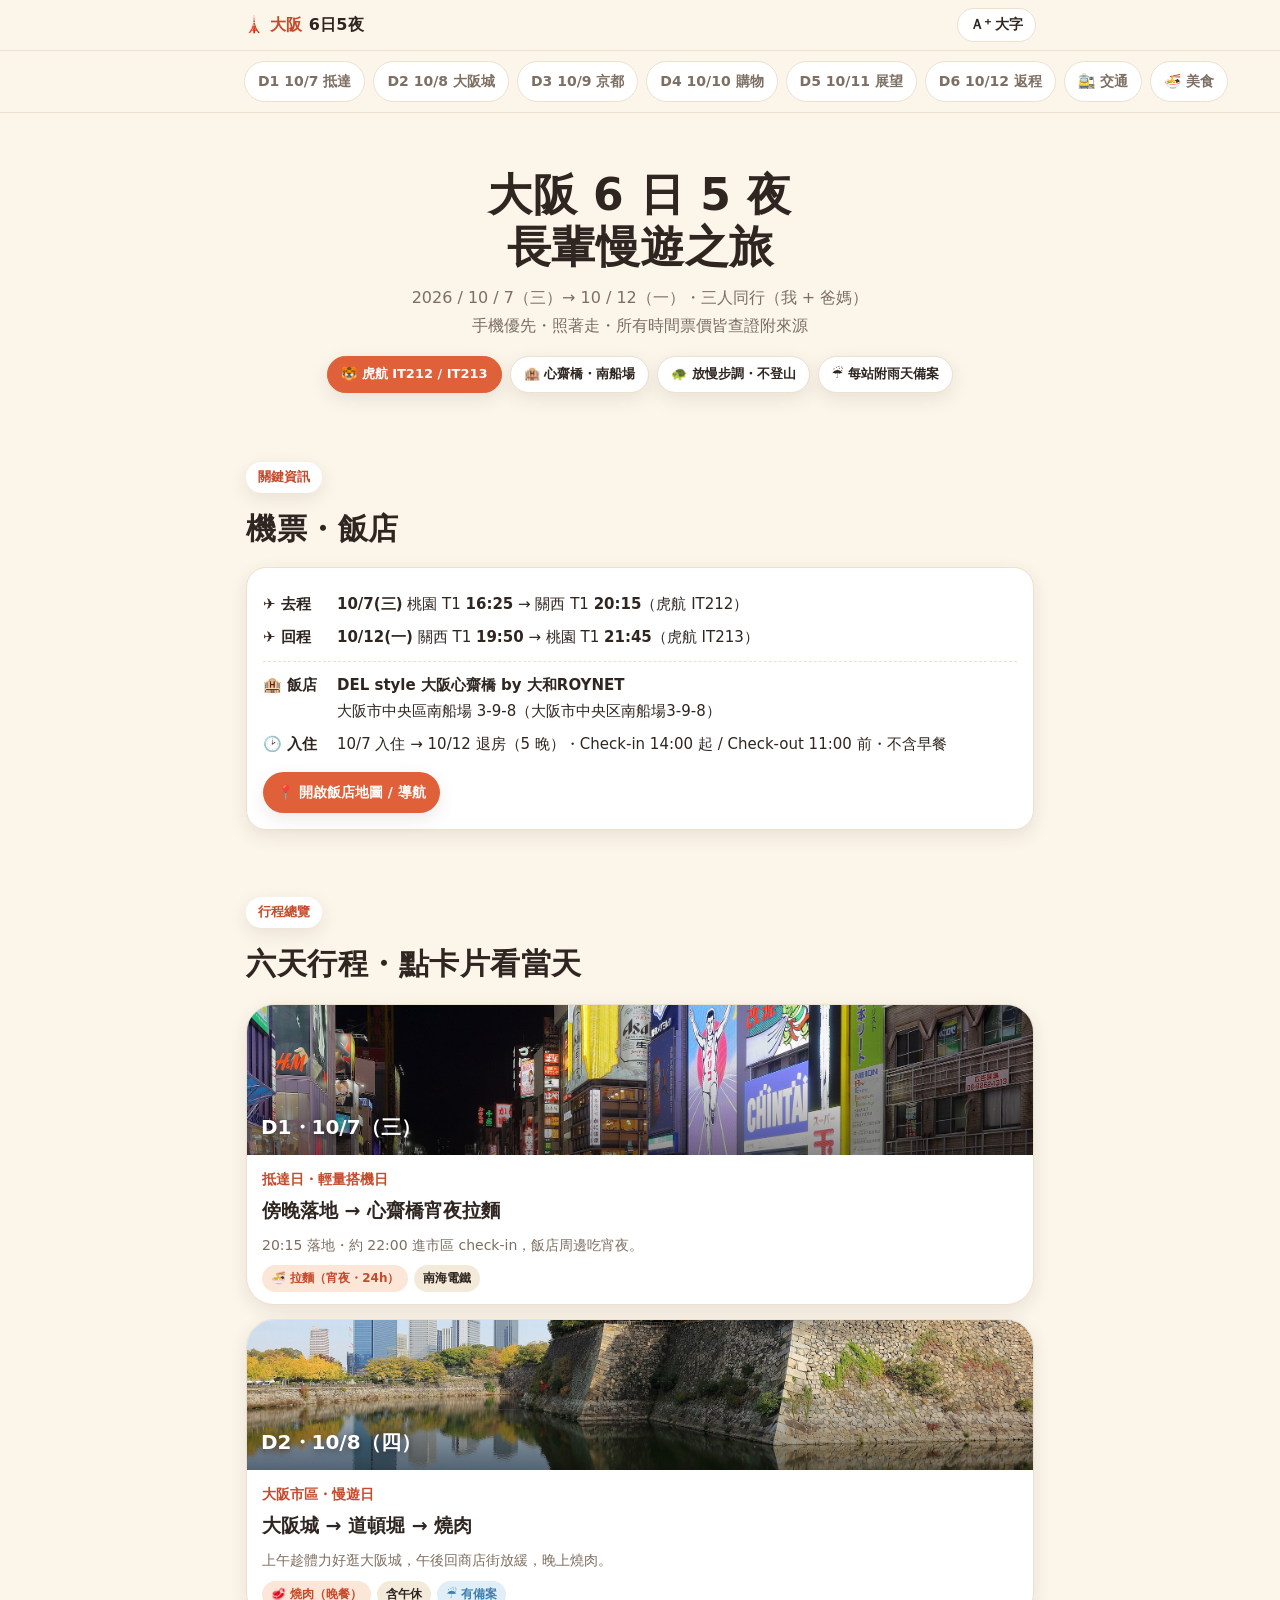
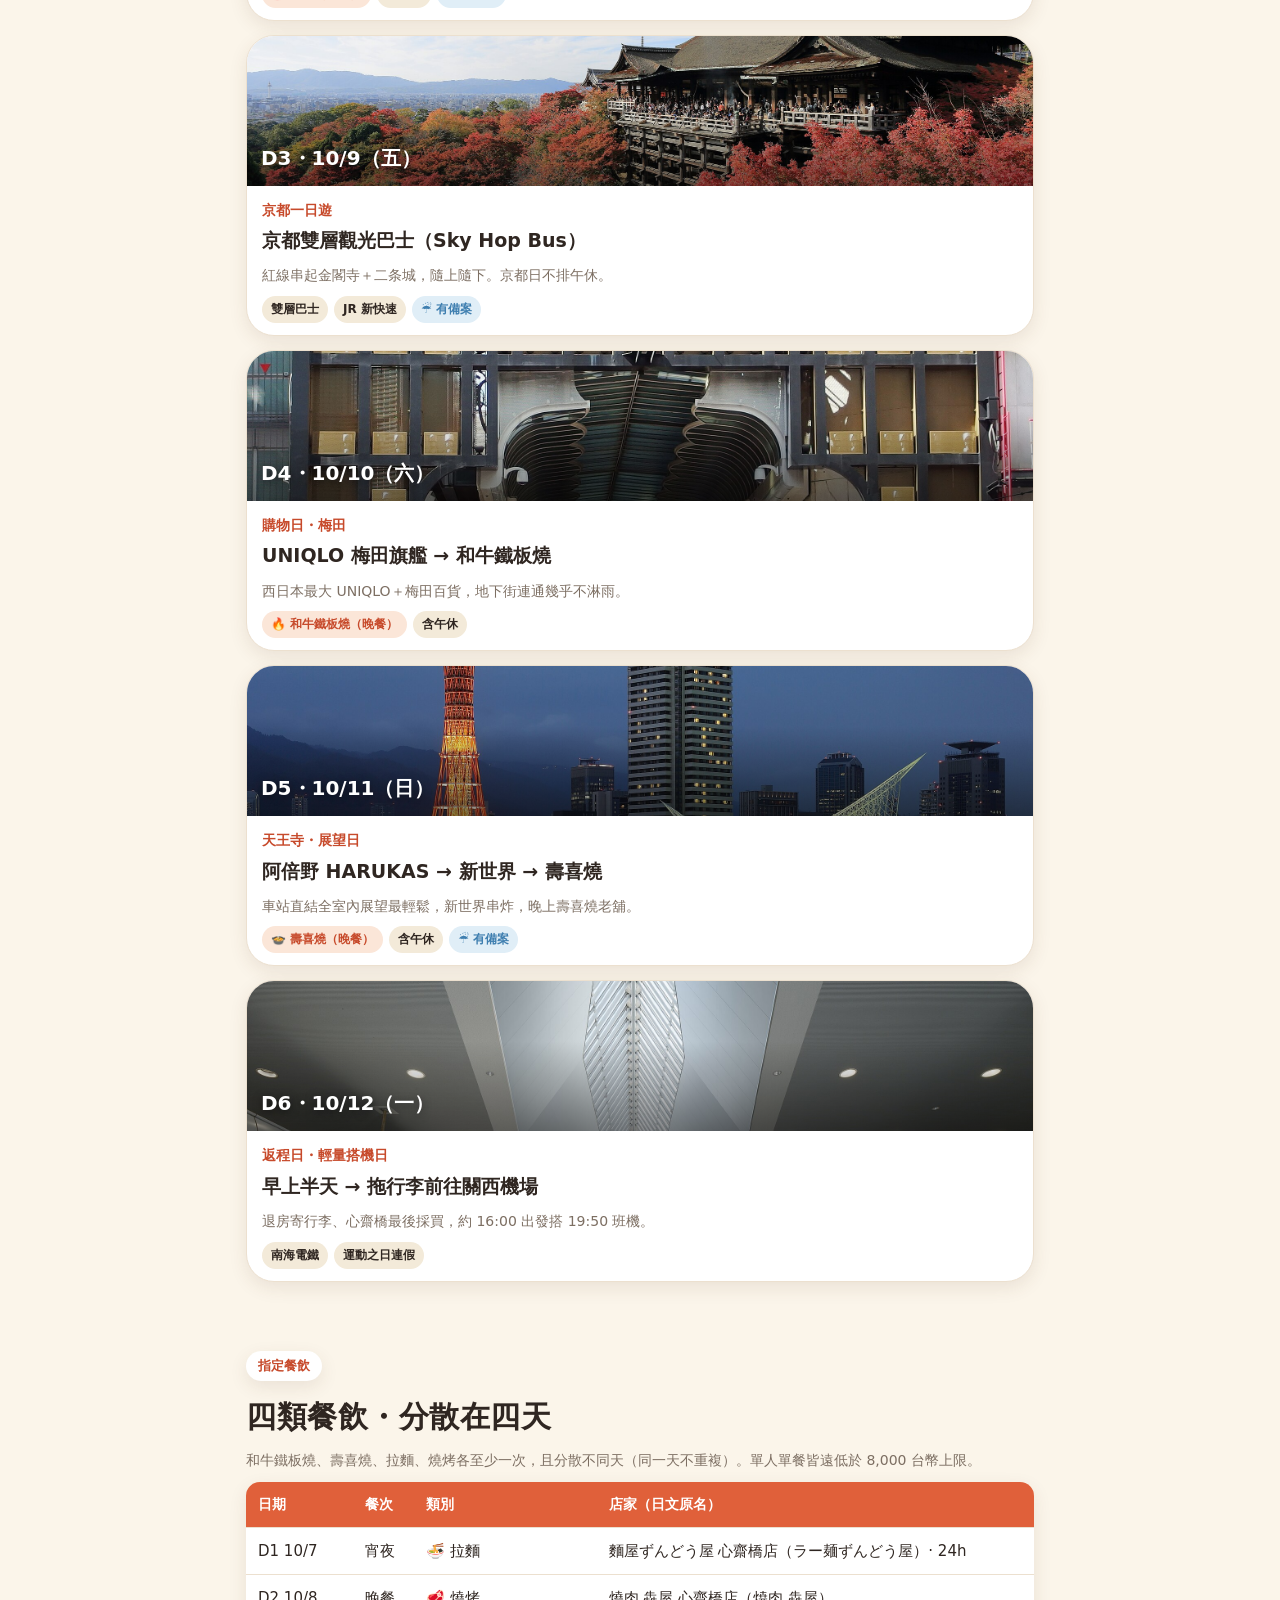
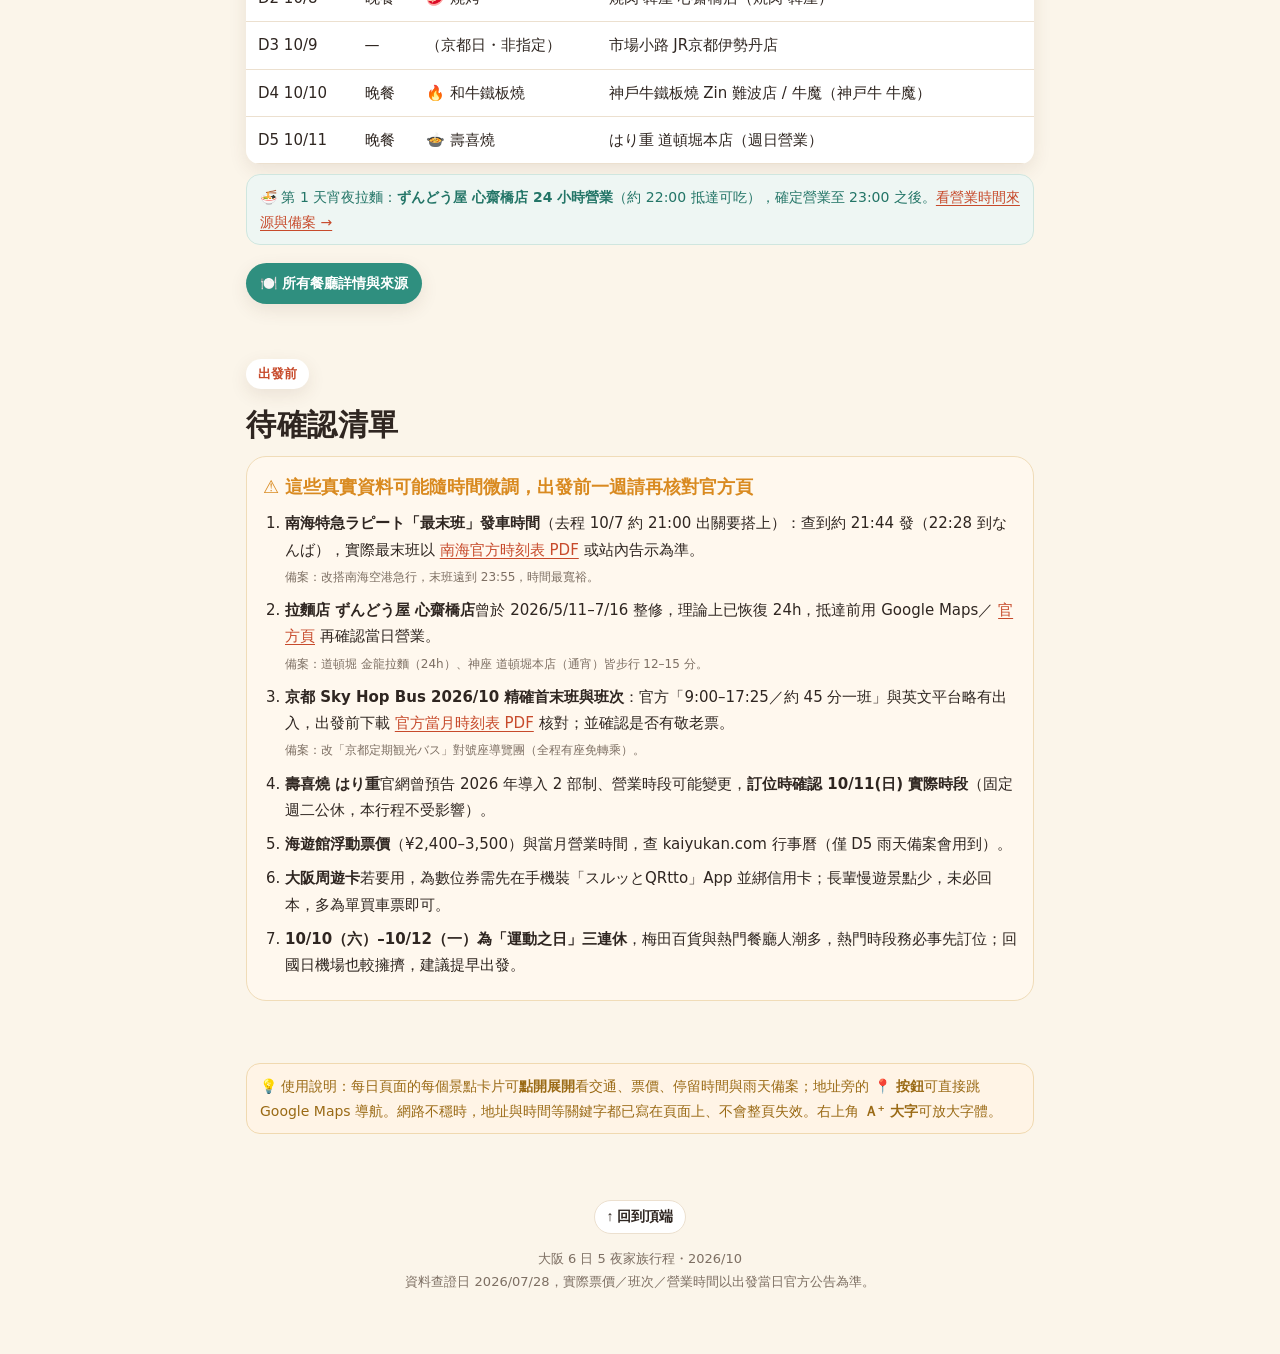
==== commit aa00bd9e: "重建大阪6日5夜導覽站：多檔靜態、查證資料附來源、四類餐飲分散、京都雙層巴士、UNIQLO梅田、長輩體力約束、手機優先+PWA離線 Co-Authored-By: Claude Opus 4.8 <n" ====
--- a/index.html
+++ b/index.html
@@ -2,541 +2,187 @@
 <html lang="zh-Hant">
 <head>
 <meta charset="utf-8">
-<meta name="viewport" content="width=device-width, initial-scale=1">
-<title>大阪 6 日 5 夜・慢步調長輩版行程</title>
+<meta name="viewport" content="width=device-width, initial-scale=1, viewport-fit=cover">
+<title>大阪 6 日 5 夜・長輩慢遊導覽</title>
+<meta name="description" content="2026/10/7–10/12 大阪家族自由行，照著走的行程導覽（手機優先、繁體中文）。">
 <link rel="manifest" href="manifest.webmanifest">
 <meta name="theme-color" content="#e0603a">
 <link rel="icon" href="icon.svg" type="image/svg+xml">
 <link rel="apple-touch-icon" href="icon.svg">
 <meta name="apple-mobile-web-app-capable" content="yes">
-<meta name="mobile-web-app-capable" content="yes">
-<meta name="apple-mobile-web-app-title" content="大阪 6日">
-<meta name="apple-mobile-web-app-status-bar-style" content="default">
-<style>
-/* ============ 基礎變數 & 重置 ============ */
-:root{
-  --bg:#fbf5ea; --bg-soft:#f3ead9;
-  --ink:#3b2e28; --muted:#8c7c70;
-  --primary:#e0603a; --primary-d:#c74a2b;
-  --accent:#e8a53a; --teal:#2f8f7f; --teal-d:#237567;
-  --card:#ffffff; --line:#ece0cf;
-  --r-sm:14px; --r:22px; --r-lg:30px; --r-xl:40px; --pill:999px;
-  --sh-1:0 6px 18px rgba(90,60,40,.10);
-  --sh-2:0 16px 40px rgba(90,60,40,.20);
-  --ease-bounce:cubic-bezier(.34,1.56,.64,1);
-  --ease-out:cubic-bezier(.22,1,.36,1);
-}
-*{box-sizing:border-box;margin:0;padding:0}
-html{scroll-behavior:smooth}
-body{
-  font-family:system-ui,-apple-system,"Hiragino Sans","PingFang TC","Noto Sans TC","Microsoft JhengHei",sans-serif;
-  color:var(--ink); line-height:1.7; background:transparent;
-  overflow-x:hidden; -webkit-font-smoothing:antialiased;
-}
-.wrap{max-width:960px;margin:0 auto;padding:0 20px;position:relative;z-index:1}
-h2{font-size:clamp(24px,4vw,34px);letter-spacing:.5px}
-.sec-tag{display:inline-block;font-size:13px;font-weight:700;color:var(--primary);
-  background:#fff;padding:5px 14px;border-radius:var(--pill);margin-bottom:12px;box-shadow:var(--sh-1)}
-section.block{padding:70px 0;position:relative}
-
-/* ============ 滾動過場背景（每日景點照 cross-fade）============ */
-#bg{position:fixed;inset:0;z-index:-2;background:#dfe6e2}
-.bg-layer{position:absolute;inset:0;opacity:0;transition:opacity .35s linear}
-.bg-layer::before{content:"";position:absolute;inset:0;
-  background-image:var(--img);background-size:cover;background-position:center}
-/* 每日漸層備援：即使照片沒載到也不開天窗 */
-.bg-layer.d0{background:linear-gradient(160deg,#2b2140,#6b3f5e,#c25a4a)}
-.bg-layer.d1{background:linear-gradient(160deg,#3a6b7a,#6aa1a0,#cbb583)}
-.bg-layer.d2{background:linear-gradient(160deg,#7a3b2e,#c9772f,#e6b35a)}
-.bg-layer.d3{background:linear-gradient(160deg,#b3506a,#e08a6a,#f0c98a)}
-.bg-layer.d4{background:linear-gradient(160deg,#26527a,#4f8fb8,#9fd0d6)}
-.bg-layer.d5{background:linear-gradient(160deg,#3a6ea8,#e0916a,#f4cf8a)}
-.bg-scrim{position:fixed;inset:0;z-index:-1;pointer-events:none;
-  background:linear-gradient(180deg,rgba(251,245,234,.62),rgba(251,245,234,.74))}
-
-/* ============ 頂部進度條 + 火車 scrub + 模式切換 ============ */
-.topbar{position:sticky;top:0;z-index:60;background:rgba(251,245,234,.85);
-  backdrop-filter:blur(10px);border-bottom:1px solid var(--line)}
-.topbar-in{max-width:960px;margin:0 auto;padding:10px 20px;display:flex;align-items:center;gap:14px}
-.brand{font-weight:800;font-size:17px;white-space:nowrap}
-.mode-toggle{margin-left:auto;display:flex;background:var(--bg-soft);border-radius:var(--pill);padding:4px;gap:2px}
-.mode-btn{border:none;background:transparent;font:inherit;font-weight:700;font-size:13px;color:var(--muted);
-  padding:7px 14px;border-radius:var(--pill);cursor:pointer;
-  transition:transform .3s var(--ease-bounce),background .3s,color .3s}
-.mode-btn:active{transform:scale(.9)}
-.mode-btn.active{background:var(--primary);color:#fff;box-shadow:var(--sh-1)}
-.tl-link{text-decoration:none;font-weight:800;font-size:13px;color:#fff;background:var(--teal);
-  border-radius:var(--pill);padding:8px 14px;white-space:nowrap;
-  transition:transform .25s var(--ease-bounce),box-shadow .25s}
-.tl-link:hover{transform:scale(1.06);box-shadow:var(--sh-1)}
-.tl-link:active{transform:scale(.92)}
-/* 視圖切換 */
-.viewnav{margin-left:auto;display:flex;background:var(--bg-soft);border-radius:var(--pill);padding:4px;gap:2px}
-.viewnav button{border:none;background:transparent;font:inherit;font-weight:800;font-size:13px;color:var(--muted);
-  padding:8px 13px;border-radius:var(--pill);cursor:pointer;white-space:nowrap;
-  transition:transform .3s var(--ease-bounce),background .3s,color .3s}
-.viewnav button:active{transform:scale(.9)}
-.viewnav button.active{background:var(--primary);color:#fff;box-shadow:var(--sh-1)}
-.view{display:none}
-.view.active{display:block}
-.view-frame{display:block;width:100%;border:0;height:calc(100vh - 60px);height:calc(100dvh - 60px)}
-body:not([data-view="trip"]) #bg,body:not([data-view="trip"]) .bg-scrim{display:none}
-body:not([data-view="trip"]){background:var(--bg)}
-body:not([data-view="trip"]) .trip-only{display:none}
-body:not([data-view="trip"]) #train{display:none}
-.mode-row{display:flex;justify-content:flex-end;margin:6px 0 14px;position:relative;z-index:1}
-@media(max-width:600px){.brand{display:none}}
-.track{position:relative;height:3px;background:var(--line)}
-.progress{position:absolute;left:0;top:0;height:100%;width:0;
-  background:linear-gradient(90deg,var(--accent),var(--primary))}
-#train{position:absolute;top:-16px;left:0;font-size:22px;transform:translateX(-50%);
-  transition:left .1s linear;filter:drop-shadow(0 3px 4px rgba(0,0,0,.2))}
-
-/* ============ Hero ============ */
-.hero{position:relative;overflow:hidden;padding:90px 0 80px;text-align:center}
-.hero .deco{position:absolute;font-size:clamp(46px,9vw,90px);opacity:.55;pointer-events:none;user-select:none;z-index:0}
-.hero-content{position:relative;z-index:2}
-.hero h1{font-size:clamp(34px,7vw,60px);line-height:1.2;letter-spacing:1px;
-  text-shadow:0 2px 20px rgba(255,255,255,.6)}
-.hero h1 .hl{color:var(--primary)}
-.hero .dates{font-size:clamp(15px,2.6vw,19px);font-weight:800;color:var(--teal-d);margin-top:14px}
-.hero .sub{color:var(--ink);margin-top:10px;font-size:15px;font-weight:600}
-.pills{display:flex;flex-wrap:wrap;gap:10px;justify-content:center;margin-top:22px}
-.pill-tag{background:#fff;border:1px solid var(--line);border-radius:var(--pill);
-  padding:8px 16px;font-size:13px;font-weight:700;box-shadow:var(--sh-1)}
-.cta-row{margin-top:30px}
-
-/* ============ 按鈕 ============ */
-.btn{border:none;font:inherit;font-weight:800;cursor:pointer;border-radius:var(--pill);
-  padding:15px 30px;font-size:16px;color:#fff;
-  background:linear-gradient(135deg,var(--primary),var(--accent));
-  background-size:180% 180%;background-position:0% 50%;box-shadow:var(--sh-2);
-  transition:transform .35s var(--ease-bounce),background-position .5s ease,box-shadow .35s}
-.btn:hover{transform:scale(1.07);background-position:100% 50%;box-shadow:0 20px 46px rgba(224,96,58,.4)}
-.btn:active{transform:scale(.93)}
-.cta{animation:breathe 2.8s ease-in-out infinite}
-.cta:hover{animation:none}
-@keyframes breathe{0%,100%{transform:scale(1)}50%{transform:scale(1.055)}}
-
-/* ============ 卡片 ============ */
-.cards{display:grid;grid-template-columns:repeat(auto-fit,minmax(210px,1fr));gap:18px}
-.card{background:var(--card);border-radius:var(--r-lg);padding:24px;box-shadow:var(--sh-1);
-  border:1px solid var(--line);transition:transform .4s var(--ease-out),box-shadow .4s}
-.card:hover{transform:translateY(-8px);box-shadow:var(--sh-2)}
-.card .ico{font-size:34px;display:block;margin-bottom:10px;transition:transform .4s var(--ease-bounce)}
-.card:hover .ico{transform:scale(1.18) rotate(-6deg)}
-.card h3{font-size:17px;margin-bottom:6px}
-.card p{font-size:14px;color:var(--muted)}
-.card .big{font-size:15px;font-weight:800;color:var(--ink);margin-top:4px}
-
-.tcard{background:var(--card);border-radius:var(--r-lg);overflow:hidden;box-shadow:var(--sh-1);
-  border:1px solid var(--line);transition:transform .4s var(--ease-out),box-shadow .4s}
-.tcard:hover{transform:translateY(-8px);box-shadow:var(--sh-2)}
-.tcard .stage{height:120px;display:flex;align-items:center;justify-content:center;font-size:60px;overflow:hidden;
-  background:linear-gradient(135deg,#ffe6c4,#ffd1c2)}
-.tcard .stage span{transition:transform .5s var(--ease-out)}
-.tcard:hover .stage span{transform:scale(1.22)}
-.tcard .body{padding:20px 22px}
-.tcard h3{font-size:19px;margin-bottom:6px}
-.tcard .meta{font-size:12.5px;color:var(--teal-d);font-weight:700;margin-bottom:8px}
-.tcard p{font-size:14px;color:var(--muted)}
-
-/* ============ 每日行程 ============ */
-#days{display:flex;flex-direction:column;gap:26px}
-.day{background:rgba(255,255,255,.94);border-radius:var(--r-xl);padding:26px;box-shadow:var(--sh-2);
-  border:1px solid var(--line);backdrop-filter:blur(4px)}
-.day-head{display:flex;align-items:center;gap:16px;margin-bottom:18px}
-.day-badge{flex:none;width:64px;height:64px;border-radius:20px;display:flex;flex-direction:column;
-  align-items:center;justify-content:center;font-weight:800;color:#fff;line-height:1.1;
-  background:linear-gradient(140deg,var(--teal),var(--teal-d));box-shadow:var(--sh-1)}
-.day-badge small{font-size:10px;opacity:.85;font-weight:700}
-.day-badge b{font-size:22px}
-.day-title{font-size:19px}
-.day-tag{display:inline-block;margin-top:4px;font-size:12px;font-weight:700;color:var(--primary);
-  background:#fbe6dd;padding:3px 12px;border-radius:var(--pill)}
-.timeline{list-style:none}
-.tl-row{display:flex;gap:14px;padding:12px 0;border-bottom:1px dashed var(--line)}
-.tl-row:last-child{border-bottom:none}
-.tl-time{flex:none;width:58px;font-weight:800;color:var(--teal-d);font-size:14px;padding-top:1px}
-.tl-body .tl-act{font-weight:700;font-size:15px}
-.tl-body .tl-note{font-size:13px;color:var(--muted);margin-top:2px}
-.nav{display:inline-flex;align-items:center;gap:3px;margin-top:6px;font-size:12px;font-weight:700;line-height:1.4;
-  color:var(--teal-d);background:#e8f5f1;border:1px solid #c9e8e0;border-radius:var(--pill);
-  padding:4px 11px;text-decoration:none;
-  transition:transform .25s var(--ease-bounce),background .25s,box-shadow .25s}
-.rrow .rmeta .nav{margin-top:0}
-.nav:hover{transform:scale(1.06);background:#d5efe8;box-shadow:var(--sh-1)}
-.nav:active{transform:scale(.9)}
-.timetable-note{margin-top:14px;font-size:12.5px;color:var(--muted);background:rgba(255,255,255,.9);
-  border:1px dashed var(--line);border-radius:var(--r);padding:12px 16px}
-/* 晴 / 雨 切換 */
-.plan-rain{display:none}
-body.rain .plan-sunny{display:none}
-body.rain .plan-rain{display:block}
-.plan-sunny,.plan-rain{animation:fadeSwap .45s var(--ease-out)}
-@keyframes fadeSwap{from{opacity:0;transform:translateY(14px)}to{opacity:1;transform:none}}
-.rain-head{font-weight:800;color:#3f7bd8;margin-bottom:8px}
-.rain-item{list-style:none;background:#eef4ff;border:1px solid #dbe6fb;border-radius:var(--r);
-  padding:12px 16px;margin-bottom:10px;font-size:14px;font-weight:600;
-  animation:fadeSwap .5s var(--ease-out) both}
-.rain-item:nth-child(2){animation-delay:.07s}.rain-item:nth-child(3){animation-delay:.14s}
-.rain-item:nth-child(4){animation-delay:.21s}
-.rain-note{background:#eef4ff;border:1px solid #dbe6fb;border-radius:var(--r);padding:14px 16px;
-  font-size:14px;font-weight:600;color:#3f7bd8}
-
-/* ============ 名店表 ============ */
-.rlist{background:rgba(255,255,255,.94);border-radius:var(--r-lg);border:1px solid var(--line);
-  box-shadow:var(--sh-2);overflow:hidden;backdrop-filter:blur(4px)}
-.rrow{display:grid;grid-template-columns:70px 1fr;gap:6px 14px;padding:16px 20px;border-bottom:1px solid var(--line)}
-.rrow:last-child{border-bottom:none}
-.rrow .rd{font-weight:800;color:var(--primary);font-size:13px}
-.rrow .rname{font-weight:800;font-size:15px}
-.rname.rlink{color:var(--primary-d);text-decoration:none;cursor:pointer;
-  display:inline-flex;align-items:center;gap:4px;transition:color .2s,transform .2s var(--ease-bounce)}
-.rname.rlink:hover{color:var(--primary);text-decoration:underline;transform:translateX(2px)}
-.rname.rlink .arr{font-size:11px;opacity:.7}
-.rrow .rmeta{grid-column:2;display:flex;flex-wrap:wrap;align-items:center;gap:6px;margin-top:4px}
-.tagp{font-size:12px;font-weight:700;border-radius:var(--pill);padding:4px 11px;white-space:nowrap;
-  display:inline-flex;align-items:center;line-height:1.4}
-.tp-book{background:#e8f5f1;color:var(--teal-d);border:1px solid #c9e8e0}
-.tp-cash{background:#fff0e6;color:#b8531f;border:1px solid #f3d3bb}
-.tp-card{background:#eef4ff;color:#3f6fd8;border:1px solid #d3e0fb}
-.rrow .rnote{grid-column:2;font-size:13px;color:var(--muted);margin-top:2px}
-
-/* ============ 期待表單 ============ */
-.form-card{background:rgba(255,255,255,.96);border-radius:var(--r-xl);
-  padding:34px 28px;box-shadow:var(--sh-2);border:1px solid var(--line);text-align:center;backdrop-filter:blur(4px)}
-.chips{display:flex;flex-wrap:wrap;gap:12px;justify-content:center;margin:22px 0 28px}
-.chip{border:2px solid var(--line);background:#fff;border-radius:var(--pill);
-  padding:11px 20px;font:inherit;font-weight:700;font-size:14px;cursor:pointer;color:var(--ink);
-  transition:transform .3s var(--ease-bounce),background .3s,border-color .3s,color .3s}
-.chip:hover{transform:translateY(-3px) scale(1.04);border-color:var(--accent)}
-.chip:active{transform:scale(.9)}
-.chip.on{background:var(--teal);border-color:var(--teal);color:#fff;animation:pop .4s var(--ease-bounce)}
-@keyframes pop{0%{transform:scale(.85)}60%{transform:scale(1.12)}100%{transform:scale(1)}}
-.chip .tick{opacity:0;max-width:0;overflow:hidden;transition:opacity .3s,max-width .3s}
-.chip.on .tick{opacity:1;max-width:20px;margin-left:4px}
-.count{font-size:13px;color:var(--muted);min-height:20px}
-
-/* ============ 成功動畫 ============ */
-.overlay{position:fixed;inset:0;z-index:200;background:rgba(59,46,40,.5);
-  display:flex;align-items:center;justify-content:center;opacity:0;pointer-events:none;transition:opacity .4s}
-.overlay.show{opacity:1;pointer-events:auto}
-.success{background:#fff;border-radius:var(--r-xl);padding:40px 34px;text-align:center;max-width:340px;
-  box-shadow:var(--sh-2);transform:scale(.8);transition:transform .5s var(--ease-bounce)}
-.overlay.show .success{transform:scale(1)}
-.wools{height:70px;display:flex;gap:10px;justify-content:center;align-items:flex-end;margin-bottom:12px}
-.wool{font-size:40px;animation:woolBounce 1s var(--ease-bounce) infinite}
-.wool:nth-child(2){animation-delay:.15s}.wool:nth-child(3){animation-delay:.3s}
-@keyframes woolBounce{0%,100%{transform:translateY(0) rotate(0)}
-  40%{transform:translateY(-34px) rotate(18deg)}60%{transform:translateY(-20px) rotate(-12deg)}}
-.success h3{font-size:22px;margin-bottom:8px}
-.success p{color:var(--muted);font-size:14px;margin-bottom:20px}
-
-/* ============ 進場動畫 ============ */
-.reveal{opacity:0;transform:translateY(36px);transition:opacity .75s ease,transform .75s var(--ease-out)}
-.reveal.in{opacity:1;transform:none}
-.reveal.stagger{opacity:1;transform:none;transition:none}
-.reveal.stagger > *{opacity:0;transform:translateY(26px);
-  transition:opacity .6s ease,transform .6s var(--ease-out);transition-delay:calc(var(--i,0) * .08s)}
-.reveal.stagger.in > *{opacity:1;transform:none}
-
-/* ============ 按鈕（圓角框）內文字置中 ============ */
-.btn,.cta,.mode-btn,.chip,.nav,.tagp,.pill-tag,.day-tag,.sec-tag{text-align:center}
-
-footer{text-align:center;padding:50px 20px 70px;color:var(--ink);font-size:13px;position:relative;z-index:1}
-footer .fbox{background:rgba(255,255,255,.9);display:inline-block;padding:16px 24px;border-radius:var(--r-lg);box-shadow:var(--sh-1)}
-
-@media (max-width:560px){
-  .brand{font-size:15px}.tl-time{width:50px}
-  .rrow{grid-template-columns:1fr}.rrow .rmeta,.rrow .rnote,.rrow .rname{grid-column:1}
-}
-@media (prefers-reduced-motion:reduce){
-  *{animation:none!important;scroll-behavior:auto!important}
-  .reveal,.reveal.stagger>*{opacity:1;transform:none;transition:none}
-  .bg-layer{transition:none}
-}
-</style>
+<meta name="apple-mobile-web-app-title" content="大阪6日">
+<link rel="stylesheet" href="assets/style.css">
 </head>
 <body>
 
-<!-- 滾動過場背景 -->
-<div id="bg">
-  <div class="bg-layer d0" style="--img:url('images/day0.jpg')"></div>
-  <div class="bg-layer d1" style="--img:url('images/day1.jpg')"></div>
-  <div class="bg-layer d2" style="--img:url('images/day2.jpg')"></div>
-  <div class="bg-layer d3" style="--img:url('images/day3.jpg')"></div>
-  <div class="bg-layer d4" style="--img:url('images/day4.jpg')"></div>
-  <div class="bg-layer d5" style="--img:url('images/day5.jpg')"></div>
-</div>
-<div class="bg-scrim"></div>
-
-<!-- 頂部 -->
-<div class="topbar">
+<header class="topbar">
   <div class="topbar-in">
-    <div class="brand">🐙 大阪 6 日</div>
-    <nav class="viewnav" id="viewnav">
-      <button data-view="trip" class="active">📅 行程</button>
-      <button data-view="translate">🗣️ 翻譯</button>
-      <button data-view="guide">🚉 搭車</button>
-    </nav>
-  </div>
-  <div class="track"><span id="train">🚆</span><div class="progress" id="progress"></div></div>
-</div>
-
-<!-- ===== 行程 VIEW ===== -->
-<main class="view active" id="view-trip">
-
-<!-- Hero -->
-<header class="hero">
-  <span class="deco" data-speed="0.25" style="top:8%;left:6%">🍁</span>
-  <span class="deco" data-speed="0.5"  style="top:20%;right:8%">🦌</span>
-  <span class="deco" data-speed="0.35" style="bottom:14%;left:12%">🏯</span>
-  <span class="deco" data-speed="0.6"  style="bottom:20%;right:14%">🐙</span>
-  <div class="hero-content wrap">
-    <h1>大阪 <span class="hl">6 天 5 夜</span><br>慢步調・家族之旅</h1>
-    <div class="dates">2026 / 10 / 07 (三) — 10 / 12 (一)</div>
-    <p class="sub">帶著爸媽・美食 × 歷史文化 × 特色列車</p>
-    <div class="pills">
-      <span class="pill-tag">🐌 每天 9 點出發</span>
-      <span class="pill-tag">🍽️ 四大美食</span>
-      <span class="pill-tag">🚆 特色列車</span>
-      <span class="pill-tag">☔ 附雨天備案</span>
-    </div>
-    <div class="cta-row"><button class="btn cta" onclick="document.getElementById('itinerary').scrollIntoView()">開始看行程 ↓</button></div>
+    <a class="brand" href="index.html">🗼 大阪 <b>6日5夜</b></a>
+    <span class="spacer"></span>
+    <button class="icon-btn" data-bigfont title="放大字體">Ａ⁺ 大字</button>
   </div>
 </header>
 
-<!-- 每日行程 -->
-<section class="block" id="itinerary">
-  <div class="wrap">
-    <span class="sec-tag">ITINERARY</span>
-    <h2>每日行程 <span style="font-size:15px;color:var(--muted);font-weight:600">（下方 ☀️/☔ 切換晴雨玩法・每點可 📍導航・背景隨天數變化）</span></h2>
-    <div class="timetable-note">🚆 <b>交通時刻</b>：あをによし／ラピート／阪神 依現行固定班表整理（南海為 2024/12 改點；<b>10/12 為體育之日假日、採土休日班表</b>）；地鐵等高頻班次（約 3–20 分一班）標乘車時間。實際請於訂位時再確認。</div>
-    <div class="mode-row"><div class="mode-toggle" id="modeToggle">
-      <button class="mode-btn active" data-mode="sunny">☀️ 晴天</button>
-      <button class="mode-btn" data-mode="rain">☔ 雨天</button>
-    </div></div>
-    <div id="days"></div>
-  </div>
-</section>
+<!-- 日別快速導覽 -->
+<nav class="daynav"><div class="daynav-in">
+  <a href="day1.html">D1 10/7 抵達</a>
+  <a href="day2.html">D2 10/8 大阪城</a>
+  <a href="day3.html">D3 10/9 京都</a>
+  <a href="day4.html">D4 10/10 購物</a>
+  <a href="day5.html">D5 10/11 展望</a>
+  <a href="day6.html">D6 10/12 返程</a>
+  <a href="transport.html">🚉 交通</a>
+  <a href="food.html">🍜 美食</a>
+</div></nav>
 
-<!-- 名店訂位&付款 -->
-<section class="block">
-  <div class="wrap">
-    <span class="sec-tag">RESTAURANTS</span>
-    <h2>名店・訂位 & 付款</h2>
-    <p style="margin-top:8px;color:var(--ink);font-weight:600">👆 點<b>店名</b>可跳轉 Tabelog 查看詳情・資料為現行版，出發前再確認</p>
-    <div id="rlist" class="rlist reveal stagger" style="margin-top:20px"></div>
-    <div class="timetable-note">💴 <b>記得帶現金</b>：奧丹清水（只收現金）、金龍拉麵、黑門河豚攤、美津の（未滿 ¥3,000）、北極星。<br>🔴 <b>務必先訂位</b>：モーリヤ（神戶牛）、はり重（僅線上）、焼肉ふたご、今井（鍋物套餐前一天）。</div>
-  </div>
-</section>
+<div class="wrap">
 
-<footer><div class="fbox">🐙 大阪家族之旅・2026/10/07 – 10/12｜慢步調長輩版<br>行程由專屬導遊規劃・時刻與店家資訊為現行版，出發前請再確認<br><span style="font-size:11px;color:var(--muted)">背景照片來源：Wikimedia Commons（自由授權）</span></div></footer>
+  <section class="hero">
+    <h1>大阪 6 日 5 夜<br>長輩慢遊之旅</h1>
+    <div class="sub">2026 / 10 / 7（三）→ 10 / 12（一）・三人同行（我 + 爸媽）<br>手機優先・照著走・所有時間票價皆查證附來源</div>
+    <div class="chips">
+      <span class="chip p">🐯 虎航 IT212 / IT213</span>
+      <span class="chip">🏨 心齋橋・南船場</span>
+      <span class="chip">🐢 放慢步調・不登山</span>
+      <span class="chip">☔ 每站附雨天備案</span>
+    </div>
+  </section>
 
-</main>
-<!-- ===== 翻譯 VIEW ===== -->
-<div class="view" id="view-translate"><iframe class="view-frame" src="translate.html?embed=1" title="中↔日翻譯" loading="lazy"></iframe></div>
-<!-- ===== 搭車 VIEW ===== -->
-<div class="view" id="view-guide"><iframe class="view-frame" src="guide.html?embed=1" title="搭車圖解指南" loading="lazy"></iframe></div>
+  <!-- 重要資訊：機票 + 飯店（離線也看得到，純文字） -->
+  <section class="block">
+    <span class="sec-tag">關鍵資訊</span>
+    <h2>機票・飯店</h2>
+    <div class="card">
+      <div class="info"><span class="k">✈️ 去程</span><span class="v"><b>10/7(三)</b> 桃園 T1 <b>16:25</b> → 關西 T1 <b>20:15</b>（虎航 IT212）</span></div>
+      <div class="info"><span class="k">✈️ 回程</span><span class="v"><b>10/12(一)</b> 關西 T1 <b>19:50</b> → 桃園 T1 <b>21:45</b>（虎航 IT213）</span></div>
+      <hr style="border:none;border-top:1px dashed var(--line);margin:10px 0">
+      <div class="info"><span class="k">🏨 飯店</span><span class="v"><b>DEL style 大阪心齋橋 by 大和ROYNET</b><br>大阪市中央區南船場 3-9-8（大阪市中央区南船場3-9-8）</span></div>
+      <div class="info"><span class="k">🕑 入住</span><span class="v">10/7 入住 → 10/12 退房（5 晚）・Check-in 14:00 起 / Check-out 11:00 前・不含早餐</span></div>
+      <a class="map-btn" target="_blank" rel="noopener"
+         href="https://www.google.com/maps/search/?api=1&query=%E5%A4%A7%E9%98%AA%E5%B8%82%E4%B8%AD%E5%A4%AE%E5%8C%BA%E5%8D%97%E8%88%B9%E5%A0%B43-9-8">📍 開啟飯店地圖 / 導航</a>
+    </div>
+  </section>
 
-<script>
-/* ============ 行程資料 ============ */
-const days = [
-  { id:0, emoji:'✈️', date:'10/7 (三)', title:'抵達日', tag:'搭 ラピート 進市區',
-    sunny:[
-      {t:'20:15',a:'關西機場 T1 落地',n:'入境+領行李約 30–45 分'},
-      {t:'21:00',a:'出關、辦 ICOCA（3 張）',n:'入境大廳自動售票機',nav:'関西国際空港'},
-      {t:'21:06',a:'關空 → ラピートα24号 → なんば',n:'到なんば 21:43・¥1,490／人（末班 23:00；海關慢就搭 21:35→22:12）'},
-      {t:'21:50',a:'なんば計程車 → 飯店',n:'約 5 分・¥800 上下・帶行李最省力',nav:'DEL style 大阪心斎橋'},
-      {t:'22:00',a:'飯店 Check in',n:'入住 14:00–24:00'},
-      {t:'22:20',a:'🍜 宵夜：金龍拉麵 道頓堀店',n:'走路 8 分・24 小時・拉麵¥600・現金。太累就直接睡 💤',nav:'金龍ラーメン 道頓堀店'},
-    ],
-    rain:{note:'☔ 機場→車站→飯店全室內／有遮蔽，完全不受影響。'} },
+  <!-- 每日總覽卡 -->
+  <section class="block">
+    <span class="sec-tag">行程總覽</span>
+    <h2>六天行程・點卡片看當天</h2>
 
-  { id:1, emoji:'🏯', date:'10/8 (四)', title:'大阪城 × 黑門市場', tag:'歷史文化 + 市場',
-    sunny:[
-      {t:'9:00',a:'飯店出發 → 心齋橋站',n:'步行約 5 分',nav:'心斎橋駅'},
-      {t:'9:10',a:'長堀鶴見綠地線 心齋橋 → 森之宮',n:'直達・約 9 分・¥240・每 4–8 分一班'},
-      {t:'9:25',a:'慢走進大阪城公園',n:'園內有觀光小火車可搭，省腳力 🚃'},
-      {t:'9:45',a:'大阪城天守閣',n:'9:00–17:00（末入 16:30）・¥600・有電梯 👍',nav:'大阪城天守閣'},
-      {t:'12:00',a:'🐡 午餐：黑門市場吃到飽',n:'森之宮→堺筋本町→日本橋約 15 分。河豚在市場內攤店吃（現金）；想坐著吃選旁邊「太政 千日前本店」',nav:'黒門市場'},
-      {t:'14:30',a:'回飯店午睡',n:'日本橋→長堀橋・約 10 分'},
-      {t:'18:00',a:'🥘 晚餐：はり重 道頓堀本店（壽喜燒）',n:'百年老舖・僅線上訂位・可刷卡・週二休（今天 ✓）・走路 8 分',nav:'はり重 道頓堀'},
-      {t:'20:00',a:'道頓堀夜景散步回飯店',nav:'道頓堀'},
-    ],
-    rain:['🏛️ 大阪城改「大阪歷史博物館」(室內・鄰大阪城)','🛒 午餐直攻「黑門市場」(有頂棚)','🍽️ 晚餐はり重、道頓堀皆有頂棚'] },
+    <a class="daycard" href="day1.html">
+      <div class="ph" style="background-image:url(images/day0.jpg)"><span class="lab">D1・10/7（三）</span></div>
+      <div class="body">
+        <div class="date">抵達日・輕量搭機日</div>
+        <div class="title">傍晚落地 → 心齋橋宵夜拉麵</div>
+        <div class="meta">20:15 落地・約 22:00 進市區 check-in，飯店周邊吃宵夜。</div>
+        <div class="tags"><span class="tag food">🍜 拉麵（宵夜・24h）</span><span class="tag">南海電鐵</span></div>
+      </div>
+    </a>
 
-  { id:2, emoji:'🍵', date:'10/9 (五)', title:'京都一日', tag:'あをによし 直達',
-    sunny:[
-      {t:'8:50',a:'飯店出發 → 大阪難波站',n:'步行約 12 分。※あをによし 每日僅一班（09:10），全程唯一提早 10 分出門',nav:'大阪難波駅'},
-      {t:'9:10',a:'✨ あをによし 大阪難波 → 京都',n:'紫金觀光特急・直達約 84 分・¥2,270／人・車上限定和菓子 🍮（每週四運休，10/9 週五 ✓）'},
-      {t:'10:34',a:'抵達京都駅',n:''},
-      {t:'10:45',a:'計程車 → 清水寺（約 15 分）',n:'避開擠公車與長坡 🚕',nav:'清水寺'},
-      {t:'11:00',a:'清水寺（世界遺產・清水舞台）',n:'6:00–18:00・約 ¥500・上山一小段緩坡，之後全下坡'},
-      {t:'12:00',a:'🍲 午餐：湯豆腐「奧丹清水」',n:'1635 創業老舖・⚠️只收現金・僅電話訂位・週四休（今天 ✓）',nav:'総本家 ゆどうふ 奥丹清水'},
-      {t:'13:30',a:'三年坂・二年坂（下坡好走）',n:'石板古街・和菓子伴手禮',nav:'二年坂'},
-      {t:'14:15',a:'八坂神社（朱紅樓門・平坦）',nav:'八坂神社'},
-      {t:'14:45',a:'祇園・花見小路散策',n:'藝伎茶屋老街・平坦',nav:'祇園 花見小路'},
-      {t:'15:30',a:'🍵 抹茶下午茶「茶寮都路里」',n:'祇園名店抹茶聖代・現場排隊',nav:'茶寮都路里 祇園本店'},
-      {t:'16:40',a:'京阪 祇園四条 → 淀屋橋（特急）→ 心齋橋',n:'京阪約 48 分＋御堂筋線 2 站・共約 60 分'},
-      {t:'19:00',a:'🍲 晚餐：道頓堀 今井本店（うどんすき）',n:'老舖・京都走累吃清爽・可刷卡・週三休（今天 ✓）',nav:'道頓堀 今井本店'},
-    ],
-    rain:['☔ 清水寺本堂有頂可撐傘走','🏛️ 重點改室內「三十三間堂」(1001 尊佛像・平坦)','🍵 祇園甜點店＋八坂/花見小路快閃'] },
+    <a class="daycard" href="day2.html">
+      <div class="ph" style="background-image:url(images/day1.jpg)"><span class="lab">D2・10/8（四）</span></div>
+      <div class="body">
+        <div class="date">大阪市區・慢遊日</div>
+        <div class="title">大阪城 → 道頓堀 → 燒肉</div>
+        <div class="meta">上午趁體力好逛大阪城，午後回商店街放緩，晚上燒肉。</div>
+        <div class="tags"><span class="tag food">🥩 燒肉（晚餐）</span><span class="tag">含午休</span><span class="tag rain">☔ 有備案</span></div>
+      </div>
+    </a>
 
-  { id:3, emoji:'🛍️', date:'10/10 (六)', title:'慢活 + 下午購物', tag:'購物日・休息日',
-    sunny:[
-      {t:'9:00',a:'飯店附近咖啡廳悠閒早午餐',n:'南船場文青咖啡廳多・今天最放鬆 ☕'},
-      {t:'10:30',a:'（可選）空堀商店街懷舊散步',n:'在地老大阪',nav:'空堀商店街'},
-      {t:'12:00',a:'🍮 午餐：北極星 心齋橋本店',n:'蛋包飯發源店・現場抽號・現金為主',nav:'北極星 心斎橋本店'},
-      {t:'13:30',a:'🛍️ 下午購物（全程步行）',n:'心齋橋筋 → 大丸 → 道頓堀 → 美國村',nav:'心斎橋筋商店街'},
-      {t:'隨時',a:'逛累回飯店放東西再出門',n:'走路 5–8 分・機動性最高'},
-      {t:'15:00',a:'藥妝・伴手禮採買',nav:'大丸心斎橋店'},
-      {t:'18:00',a:'🔥 晚餐：焼肉ふたご 道頓堀店',n:'大阪名店・爆量和牛・17:00 開・可刷卡/QR・建議訂位',nav:'大阪焼肉ホルモン ふたご 道頓堀店'},
-    ],
-    rain:['🛍️ 幾乎不受影響！全程有頂棚／室內','🚫 跳過戶外「空堀・美國村」','✅ 直攻大丸・心齋橋筋・なんばパークス'] },
+    <a class="daycard" href="day3.html">
+      <div class="ph" style="background-image:url(images/day2.jpg)"><span class="lab">D3・10/9（五）</span></div>
+      <div class="body">
+        <div class="date">京都一日遊</div>
+        <div class="title">京都雙層觀光巴士（Sky Hop Bus）</div>
+        <div class="meta">紅線串起金閣寺＋二条城，隨上隨下。京都日不排午休。</div>
+        <div class="tags"><span class="tag">雙層巴士</span><span class="tag">JR 新快速</span><span class="tag rain">☔ 有備案</span></div>
+      </div>
+    </a>
 
-  { id:4, emoji:'🥩', date:'10/11 (日)', title:'神戶一日', tag:'神戶牛 × 港灣',
-    sunny:[
-      {t:'9:00',a:'飯店出發 → 大阪難波站',n:'步行約 12 分',nav:'大阪難波駅'},
-      {t:'9:15',a:'阪神なんば線・快速急行 大阪難波 → 神戸三宮',n:'直達・約 43 分・¥410・高頻班次'},
-      {t:'10:15',a:'舊居留地散步（明治洋風建築群）',n:'平坦好走・歷史氛圍',nav:'旧居留地'},
-      {t:'10:45',a:'生田神社（神戶總鎮守）',n:'三宮市中心・平緩',nav:'生田神社'},
-      {t:'12:00',a:'🥩 午餐：モーリヤ 本店（神戶牛鐵板燒）',n:'1885 創業・你的高級鐵板燒・務必訂位・27 吧台席・可刷卡/電子錢包/QR',nav:'モーリヤ 本店 神戸'},
-      {t:'14:00',a:'南京町中華街（邊走邊吃）',n:'平坦・熱鬧',nav:'南京町'},
-      {t:'15:00',a:'美利堅公園・神戶港塔（海港景色）',n:'平坦放鬆・港塔展望約 ¥1,200',nav:'メリケンパーク'},
-      {t:'16:30',a:'阪神 神戸三宮 → 大阪難波',n:'約 43 分・¥410'},
-      {t:'19:00',a:'🥞 晚餐：お好み焼「美津の」道頓堀',n:'大阪燒名店・米其林必比登・現金或滿¥3,000可刷卡',nav:'お好み焼 美津の'},
-    ],
-    rain:['🏙️ 南京町半有頂棚、舊居留地撐傘可走','🍞 港灣改室內「神戶麵包超人博物館／MOSAIC 商場」','🥩 神戶牛午餐不受影響'] },
+    <a class="daycard" href="day4.html">
+      <div class="ph" style="background-image:url(images/day3.jpg)"><span class="lab">D4・10/10（六）</span></div>
+      <div class="body">
+        <div class="date">購物日・梅田</div>
+        <div class="title">UNIQLO 梅田旗艦 → 和牛鐵板燒</div>
+        <div class="meta">西日本最大 UNIQLO＋梅田百貨，地下街連通幾乎不淋雨。</div>
+        <div class="tags"><span class="tag food">🔥 和牛鐵板燒（晚餐）</span><span class="tag">含午休</span></div>
+      </div>
+    </a>
 
-  { id:5, emoji:'🧳', date:'10/12 (一)', title:'回程日', tag:'體育之日假日・搭 ラピート',
-    sunny:[
-      {t:'9:00',a:'飯店早餐、整理行李'},
-      {t:'10:00',a:'最後採買（藥妝 10:00 開）',n:'心齋橋走路即到・補貨伴手禮',nav:'心斎橋筋商店街'},
-      {t:'11:00',a:'退房、行李寄放櫃檯'},
-      {t:'12:00',a:'🍣 午餐：がんこ壽司 道頓堀店',n:'假日有開・可刷卡・和食/壽司/天婦羅・家庭友善（美々卯本店假日休，改此）',nav:'がんこ 道頓堀店'},
-      {t:'15:15',a:'領行李 → 走到南海なんば站',n:'步行約 12 分',nav:'南海なんば駅'},
-      {t:'15:35',a:'（假日班表）南海なんば → ラピートβ29号 → 關西空港',n:'16:00 発 → 關空 16:41・約 37 分・¥1,490／人（提早可搭 15:05→15:41）'},
-      {t:'16:41',a:'抵達關西空港 T1',n:''},
-      {t:'16:50',a:'虎航櫃檯報到',n:'起飛前約 3 小時・虎航約起飛前 60 分關櫃'},
-      {t:'19:50',a:'起飛回台北 🛫'},
-    ],
-    rain:{note:'☔ 上午商店街有頂棚、機場全室內，回程日下雨照常。'} },
-];
+    <a class="daycard" href="day5.html">
+      <div class="ph" style="background-image:url(images/day4.jpg)"><span class="lab">D5・10/11（日）</span></div>
+      <div class="body">
+        <div class="date">天王寺・展望日</div>
+        <div class="title">阿倍野 HARUKAS → 新世界 → 壽喜燒</div>
+        <div class="meta">車站直結全室內展望最輕鬆，新世界串炸，晚上壽喜燒老舖。</div>
+        <div class="tags"><span class="tag food">🍲 壽喜燒（晚餐）</span><span class="tag">含午休</span><span class="tag rain">☔ 有備案</span></div>
+      </div>
+    </a>
 
-/* ============ 名店訂位 & 付款 ============ */
-const rest = [
-  {d:'D0宵夜',name:'金龍拉麵 道頓堀店',book:'不可（食券機）',pay:'現金',note:'24 小時・拉麵¥600・免訂快吃',nav:'金龍ラーメン 道頓堀店',url:'https://tabelog.com/osaka/A2701/A270202/27001495/'},
-  {d:'D1午',name:'太政 千日前本店（河豚）',book:'可（電話）',pay:'現金為主',note:'浜藤已閉店改此；1948 創業河豚老舖，近黑門市場。也可在黑門市場內攤店吃河豚',nav:'黒門市場',url:'https://tabelog.com/osaka/A2701/A270202/27000384/'},
-  {d:'D1晚',name:'はり重 道頓堀本店（壽喜燒）',book:'僅線上即時訂',pay:'卡',note:'V/M/JCB/AMEX/Diners・無電子錢包/QR・週二休・200席有個室',nav:'はり重 道頓堀',url:'https://tabelog.com/osaka/A2701/A270202/27001250/'},
-  {d:'D2午',name:'奧丹清水（京都・湯豆腐）',book:'僅電話（建議）',pay:'現金',note:'⚠️只收現金・週四休・庭園榻榻米・1635 創業',nav:'総本家 ゆどうふ 奥丹清水',url:'https://tabelog.com/kyoto/A2601/A260301/26001625/'},
-  {d:'D2茶',name:'茶寮都路里 祇園本店',book:'不可（排隊）',pay:'卡',note:'抹茶聖代約¥1,400・60 席',nav:'茶寮都路里 祇園本店',url:'https://tabelog.com/kyoto/A2601/A260301/26000408/'},
-  {d:'D2晚',name:'道頓堀 今井本店（うどんすき）',book:'可（套餐前一天訂）',pay:'卡・電',note:'卡含銀聯＋電子錢包・無QR・週三休・138席/個室/掘りごたつ・輪椅友善',nav:'道頓堀 今井本店',url:'https://tabelog.com/osaka/A2701/A270202/27001289/'},
-  {d:'D3午',name:'北極星 心齋橋本店（蛋包飯）',book:'現場抽號',pay:'現金',note:'現金為主・榻榻米・1922 創業・¥1,080起',nav:'北極星 心斎橋本店',url:'https://tabelog.com/osaka/A2701/A270202/27001274/'},
-  {d:'D3晚',name:'焼肉ふたご 道頓堀店',book:'建議線上/電話',pay:'卡・QR',note:'五大卡＋QR(PayPay等)・無電子錢包・17:00開・35席・¥5-6千',nav:'大阪焼肉ホルモン ふたご 道頓堀店',url:'https://tabelog.com/osaka/A2701/A270202/27139498/'},
-  {d:'D4午',name:'モーリヤ 本店（神戶牛鐵板燒）',book:'務必訂位',pay:'卡・電・QR',note:'電話/官網・全年無休・27吧台席無個室・¥1-2萬・遲到15分視同取消',nav:'モーリヤ 本店 神戸',url:'https://tabelog.com/hyogo/A2801/A280101/28000615/'},
-  {d:'D4晚',name:'美津の（道頓堀・大阪燒）',book:'現場排隊',pay:'現金＋卡',note:'滿¥3,000才可刷卡・米其林必比登・Tabelog 100',nav:'お好み焼 美津の',url:'https://tabelog.com/osaka/A2701/A270202/27001278/'},
-  {d:'D5午',name:'がんこ壽司 道頓堀店',book:'可（建議）',pay:'卡',note:'假日有開・和食/壽司/天婦羅・家庭友善',nav:'がんこ 道頓堀店',url:'https://tabelog.com/osaka/A2701/A270202/27001528/'},
-];
+    <a class="daycard" href="day6.html">
+      <div class="ph" style="background-image:url(images/day5.jpg)"><span class="lab">D6・10/12（一）</span></div>
+      <div class="body">
+        <div class="date">返程日・輕量搭機日</div>
+        <div class="title">早上半天 → 拖行李前往關西機場</div>
+        <div class="meta">退房寄行李、心齋橋最後採買，約 16:00 出發搭 19:50 班機。</div>
+        <div class="tags"><span class="tag">南海電鐵</span><span class="tag">運動之日連假</span></div>
+      </div>
+    </a>
+  </section>
 
-/* ============ 渲染 ============ */
-const navUrl = q => 'https://www.google.com/maps/search/?api=1&query=' + encodeURIComponent(q);
-const rowHtml = r => `<li class="tl-row"><span class="tl-time">${r.t}</span>
-  <div class="tl-body"><div class="tl-act">${r.a}</div>${r.n?`<div class="tl-note">${r.n}</div>`:''}
-  ${r.nav?`<a class="nav" href="${navUrl(r.nav)}" target="_blank" rel="noopener">📍 ${r.nav}</a>`:''}</div></li>`;
-const rainHtml = rain => Array.isArray(rain)
-  ? `<div class="rain-head">☔ 雨天備案</div><ul style="list-style:none">${rain.map(x=>`<li class="rain-item">${x}</li>`).join('')}</ul>`
-  : `<div class="rain-head">☔ 雨天備案</div><div class="rain-note">${rain.note}</div>`;
+  <!-- 四類指定餐飲對照表 -->
+  <section class="block" id="meals">
+    <span class="sec-tag">指定餐飲</span>
+    <h2>四類餐飲・分散在四天</h2>
+    <p style="color:var(--muted);font-size:14px;margin-bottom:10px">和牛鐵板燒、壽喜燒、拉麵、燒烤各至少一次，且分散不同天（同一天不重複）。單人單餐皆遠低於 8,000 台幣上限。</p>
+    <table class="matrix">
+      <tr><th>日期</th><th>餐次</th><th>類別</th><th>店家（日文原名）</th></tr>
+      <tr><td class="d">D1 10/7</td><td>宵夜</td><td>🍜 拉麵</td><td>麵屋ずんどう屋 心齋橋店（ラー麺ずんどう屋）· 24h</td></tr>
+      <tr><td class="d">D2 10/8</td><td>晚餐</td><td>🥩 燒烤</td><td>燒肉 犇屋 心齋橋店（焼肉 犇屋）</td></tr>
+      <tr><td class="d">D3 10/9</td><td>—</td><td>（京都日・非指定）</td><td>市場小路 JR京都伊勢丹店</td></tr>
+      <tr><td class="d">D4 10/10</td><td>晚餐</td><td>🔥 和牛鐵板燒</td><td>神戶牛鐵板燒 Zin 難波店 / 牛魔（神戸牛 牛魔）</td></tr>
+      <tr><td class="d">D5 10/11</td><td>晚餐</td><td>🍲 壽喜燒</td><td>はり重 道頓堀本店（週日營業）</td></tr>
+    </table>
+    <div class="note">🍜 第 1 天宵夜拉麵：<b>ずんどう屋 心齋橋店 24 小時營業</b>（約 22:00 抵達可吃），確定營業至 23:00 之後。<a href="food.html#ramen">看營業時間來源與備案 →</a></div>
+    <a class="map-btn" href="food.html" style="background:var(--teal)">🍽️ 所有餐廳詳情與來源</a>
+  </section>
 
-const daysEl = document.getElementById('days');
-days.forEach(d=>{
-  const sec = document.createElement('section');
-  sec.className = 'day reveal';
-  sec.dataset.day = d.id;
-  sec.innerHTML = `
-    <div class="day-head">
-      <div class="day-badge"><small>Day</small><b>${d.id}</b></div>
-      <div><div class="day-title">${d.emoji} ${d.date}・${d.title}</div><span class="day-tag">${d.tag}</span></div>
+  <!-- 待確認清單（顯眼處） -->
+  <section class="block" id="todo">
+    <span class="sec-tag">出發前</span>
+    <h2>待確認清單</h2>
+    <div class="todo">
+      <h3>⚠️ 這些真實資料可能隨時間微調，出發前一週請再核對官方頁</h3>
+      <ol style="padding-left:4px">
+        <li><b>南海特急ラピート「最末班」發車時間</b>（去程 10/7 約 21:00 出關要搭上）：查到約 21:44 發（22:28 到なんば），實際最末班以
+          <a target="_blank" rel="noopener" href="https://www.nankai.co.jp/lib/traffic/express/rapit/pdf/rairt_up.pdf">南海官方時刻表 PDF</a> 或站內告示為準。<br>
+          <span class="src">備案：改搭南海空港急行，末班遠到 23:55，時間最寬裕。</span></li>
+        <li><b>拉麵店 ずんどう屋 心齋橋店</b>曾於 2026/5/11–7/16 整修，理論上已恢復 24h，抵達前用 Google Maps／
+          <a target="_blank" rel="noopener" href="https://shop.zundouya.com/stores/2">官方頁</a> 再確認當日營業。<br>
+          <span class="src">備案：道頓堀 金龍拉麵（24h）、神座 道頓堀本店（通宵）皆步行 12–15 分。</span></li>
+        <li><b>京都 Sky Hop Bus 2026/10 精確首末班與班次</b>：官方「9:00–17:25／約 45 分一班」與英文平台略有出入，出發前下載
+          <a target="_blank" rel="noopener" href="https://skyhopbus.com/kyoto/ja/timetable">官方當月時刻表 PDF</a> 核對；並確認是否有敬老票。<br>
+          <span class="src">備案：改「京都定期観光バス」對號座導覽團（全程有座免轉乘）。</span></li>
+        <li><b>壽喜燒 はり重</b>官網曾預告 2026 年導入 2 部制、營業時段可能變更，<b>訂位時確認 10/11(日) 實際時段</b>（固定週二公休，本行程不受影響）。</li>
+        <li><b>海遊館浮動票價</b>（¥2,400–3,500）與當月營業時間，查 kaiyukan.com 行事曆（僅 D5 雨天備案會用到）。</li>
+        <li><b>大阪周遊卡</b>若要用，為數位券需先在手機裝「スルッとQRtto」App 並綁信用卡；長輩慢遊景點少，未必回本，多為單買車票即可。</li>
+        <li><b>10/10（六）–10/12（一）為「運動之日」三連休</b>，梅田百貨與熱門餐廳人潮多，熱門時段務必事先訂位；回國日機場也較擁擠，建議提早出發。</li>
+      </ol>
     </div>
-    <div class="plan plan-sunny"><ul class="timeline reveal stagger">${d.sunny.map(rowHtml).join('')}</ul></div>
-    <div class="plan plan-rain">${rainHtml(d.rain)}</div>`;
-  daysEl.appendChild(sec);
-});
+  </section>
 
-const rEl = document.getElementById('rlist');
-rEl.innerHTML = rest.map(r=>`<div class="rrow">
-  <div class="rd">${r.d}</div>
-  <div><a class="rname rlink" href="${r.url}" target="_blank" rel="noopener" title="在 Tabelog 開啟店家詳情">${r.name}<span class="arr">Tabelog ↗</span></a></div>
-  <div class="rmeta">
-    <span class="tagp tp-book">🗓️ ${r.book}</span>
-    <span class="tagp ${r.pay.includes('現金')&&!r.pay.includes('卡')?'tp-cash':'tp-card'}">💴 ${r.pay}</span>
-    <a class="nav" href="${navUrl(r.nav)}" target="_blank" rel="noopener">📍 導航</a>
-  </div>
-  <div class="rnote">${r.note}</div>
-</div>`).join('');
+  <section class="block">
+    <div class="note warn">💡 使用說明：每日頁面的每個景點卡片可<b>點開展開</b>看交通、票價、停留時間與雨天備案；地址旁的 <b>📍 按鈕</b>可直接跳 Google Maps 導航。網路不穩時，地址與時間等關鍵字都已寫在頁面上、不會整頁失效。右上角 <b>Ａ⁺ 大字</b>可放大字體。</div>
+  </section>
 
-/* ============ 進場動畫 ============ */
-document.querySelectorAll('.stagger').forEach(s=>{[...s.children].forEach((c,i)=>c.style.setProperty('--i',i));});
-const io = new IntersectionObserver((e)=>{e.forEach(x=>{if(x.isIntersecting){x.target.classList.add('in');io.unobserve(x.target);}});},{threshold:.12,rootMargin:'0px 0px -8% 0px'});
-document.querySelectorAll('.reveal').forEach(el=>io.observe(el));
+</div>
 
-/* ============ 滾動：進度條 + 火車 + 視差 + 背景過場 ============ */
-const progress=document.getElementById('progress'), train=document.getElementById('train');
-const decos=document.querySelectorAll('[data-speed]');
-const bgLayers=[...document.querySelectorAll('.bg-layer')];
-const dayEls=()=>[...document.querySelectorAll('.day')];
-let ticking=false, dEls=[];
-function cacheDays(){dEls=dayEls();}
-function onScroll(){
-  const st=window.scrollY, h=document.documentElement.scrollHeight-window.innerHeight;
-  const pct=h>0?Math.min(st/h,1):0;
-  progress.style.width=(pct*100)+'%'; train.style.left=(pct*100)+'%';
-  decos.forEach(el=>{const sp=parseFloat(el.dataset.speed)||0.3; el.style.transform=`translateY(${st*sp*-0.15}px)`;});
-  // 背景 cross-fade：以視窗中心落在哪一天決定
-  if(dEls.length){
-    const y=st+window.innerHeight/2;
-    let idx=0; for(let i=0;i<dEls.length;i++){ if(y>=dEls[i].offsetTop) idx=i; }
-    let op=new Array(bgLayers.length).fill(0);
-    if(y<dEls[0].offsetTop){ op[0]=1; }
-    else{
-      const curTop=dEls[idx].offsetTop;
-      const nextTop=idx+1<dEls.length?dEls[idx+1].offsetTop:document.documentElement.scrollHeight;
-      const frac=Math.min(Math.max((y-curTop)/(nextTop-curTop),0),1);
-      op[idx]=1-frac; if(idx+1<bgLayers.length) op[idx+1]=frac; else op[idx]=1;
-    }
-    bgLayers.forEach((L,i)=>L.style.opacity=op[i]);
-  }
-  ticking=false;
-}
-window.addEventListener('scroll',()=>{if(!ticking){requestAnimationFrame(onScroll);ticking=true;}},{passive:true});
-window.addEventListener('resize',()=>{cacheDays();onScroll();});
-window.addEventListener('load',()=>{cacheDays();onScroll();});
-cacheDays(); onScroll();
+<footer>
+  <div class="backtop"><button class="icon-btn" data-top>↑ 回到頂端</button></div>
+  大阪 6 日 5 夜家族行程・2026/10<br>
+  資料查證日 2026/07/28，實際票價／班次／營業時間以出發當日官方公告為準。
+</footer>
 
-/* ============ 晴 / 雨 切換 ============ */
-document.getElementById('modeToggle').addEventListener('click',e=>{
-  const btn=e.target.closest('.mode-btn'); if(!btn)return;
-  document.querySelectorAll('.mode-btn').forEach(b=>b.classList.remove('active')); btn.classList.add('active');
-  document.body.classList.toggle('rain',btn.dataset.mode==='rain');
-  setTimeout(()=>{cacheDays();onScroll();},60);
-});
-
-/* ============ 視圖切換（行程／翻譯／搭車，同頁不開新分頁）============ */
-const views=document.querySelectorAll('.view'), vnav=document.getElementById('viewnav');
-function switchView(name){
-  views.forEach(v=>v.classList.toggle('active', v.id==='view-'+name));
-  vnav.querySelectorAll('button').forEach(b=>b.classList.toggle('active', b.dataset.view===name));
-  document.body.dataset.view=name;
-  window.scrollTo(0,0);
-  if(name==='trip'){ cacheDays(); onScroll(); }   // 回行程時重算背景過場
-}
-vnav.addEventListener('click', e=>{ const b=e.target.closest('button'); if(b) switchView(b.dataset.view); });
-document.body.dataset.view='trip';
-
-/* ============ PWA：註冊 Service Worker（離線可用）============ */
-if('serviceWorker' in navigator){ window.addEventListener('load',()=>navigator.serviceWorker.register('sw.js').catch(()=>{})); }
-
-</script>
+<script src="assets/app.js"></script>
+<script>if('serviceWorker' in navigator){navigator.serviceWorker.register('sw.js').catch(function(){});}</script>
 </body>
 </html>
--- a/assets/style.css
+++ b/assets/style.css
@@ -0,0 +1,186 @@
+/* ============================================================
+   大阪 6 日 5 夜導覽網站 — 共用樣式
+   手機優先、長輩易讀（大字、高對比）、可折疊、離線友善
+   ============================================================ */
+
+:root{
+  --bg:#fbf5ea; --bg-soft:#f3ead9;
+  --ink:#2f2621; --muted:#7d6f63;
+  --primary:#e0603a; --primary-d:#c74a2b;
+  --accent:#e8a53a; --teal:#2f8f7f; --teal-d:#237567;
+  --card:#ffffff; --line:#ece0cf;
+  --ok:#2f8f7f; --warn:#d98a20; --rain:#3f7fb0;
+  --r-sm:14px; --r:20px; --r-lg:28px; --pill:999px;
+  --sh-1:0 6px 18px rgba(90,60,40,.10);
+  --sh-2:0 16px 40px rgba(90,60,40,.18);
+  --ease:cubic-bezier(.22,1,.36,1);
+  --maxw:820px;
+  /* 長輩版基準字級：偏大 */
+  --fs-base:18px;
+}
+*{box-sizing:border-box;margin:0;padding:0}
+html{scroll-behavior:smooth;-webkit-text-size-adjust:100%}
+body{
+  font-family:system-ui,-apple-system,"Hiragino Sans","PingFang TC","Noto Sans TC","Microsoft JhengHei",sans-serif;
+  color:var(--ink); line-height:1.75; background:var(--bg);
+  font-size:var(--fs-base);
+  overflow-x:hidden; -webkit-font-smoothing:antialiased;
+}
+img{max-width:100%;display:block}
+a{color:var(--primary-d);text-underline-offset:3px}
+
+/* 大字模式（body.big） */
+body.big{--fs-base:21px}
+
+.wrap{max-width:var(--maxw);margin:0 auto;padding:0 16px;position:relative;z-index:1}
+
+/* ---------- 頂部列 ---------- */
+.topbar{position:sticky;top:0;z-index:60;background:rgba(251,245,234,.92);
+  backdrop-filter:blur(10px);border-bottom:1px solid var(--line)}
+.topbar-in{max-width:var(--maxw);margin:0 auto;padding:8px 14px;
+  display:flex;align-items:center;gap:10px}
+.brand{font-weight:800;font-size:16px;color:var(--primary-d);white-space:nowrap;
+  text-decoration:none;letter-spacing:.3px}
+.brand b{color:var(--ink)}
+.topbar .spacer{flex:1}
+.icon-btn{border:1px solid var(--line);background:#fff;border-radius:var(--pill);
+  padding:7px 12px;font-size:14px;font-weight:700;color:var(--ink);cursor:pointer;
+  display:inline-flex;align-items:center;gap:5px;text-decoration:none}
+.icon-btn:active{transform:scale(.96)}
+
+/* 日別分頁導覽（橫向捲動） */
+.daynav{position:sticky;top:49px;z-index:55;background:rgba(251,245,234,.92);
+  backdrop-filter:blur(8px);border-bottom:1px solid var(--line);
+  overflow-x:auto;-webkit-overflow-scrolling:touch;scrollbar-width:none}
+.daynav::-webkit-scrollbar{display:none}
+.daynav-in{display:flex;gap:8px;padding:10px 14px;max-width:var(--maxw);margin:0 auto;width:max-content}
+.daynav a{flex:0 0 auto;text-decoration:none;font-weight:700;font-size:14px;
+  color:var(--muted);background:#fff;border:1px solid var(--line);
+  padding:7px 13px;border-radius:var(--pill);white-space:nowrap}
+.daynav a.active{color:#fff;background:var(--primary);border-color:var(--primary)}
+
+/* ---------- Hero ---------- */
+.hero{position:relative;padding:38px 0 30px;text-align:center}
+.hero h1{font-size:clamp(28px,7vw,44px);line-height:1.2;letter-spacing:.5px}
+.hero .sub{color:var(--muted);margin-top:10px;font-size:16px}
+.hero .chips{display:flex;flex-wrap:wrap;gap:8px;justify-content:center;margin-top:16px}
+.chip{background:#fff;border:1px solid var(--line);border-radius:var(--pill);
+  padding:6px 13px;font-size:13px;font-weight:700;color:var(--ink);box-shadow:var(--sh-1)}
+.chip.p{color:#fff;background:var(--primary);border-color:var(--primary)}
+
+/* ---------- 通用卡片/區塊 ---------- */
+section.block{padding:26px 0}
+.sec-tag{display:inline-block;font-size:13px;font-weight:800;color:var(--primary-d);
+  background:#fff;padding:4px 12px;border-radius:var(--pill);margin-bottom:10px;box-shadow:var(--sh-1)}
+h2{font-size:clamp(22px,5vw,30px);letter-spacing:.5px;margin-bottom:4px}
+.card{background:var(--card);border:1px solid var(--line);border-radius:var(--r);
+  box-shadow:var(--sh-1);padding:16px;margin:12px 0}
+
+/* 日別卡（首頁） */
+.daycard{display:block;text-decoration:none;color:inherit;background:var(--card);
+  border:1px solid var(--line);border-radius:var(--r-lg);overflow:hidden;
+  box-shadow:var(--sh-1);margin:14px 0;transition:transform .2s var(--ease),box-shadow .2s}
+.daycard:active{transform:scale(.99)}
+.daycard .ph{height:120px;background-size:cover;background-position:center;position:relative}
+.daycard .ph::after{content:"";position:absolute;inset:0;
+  background:linear-gradient(180deg,rgba(0,0,0,0) 40%,rgba(0,0,0,.45))}
+.daycard .ph .lab{position:absolute;left:14px;bottom:10px;color:#fff;z-index:1;
+  font-weight:800;font-size:20px;text-shadow:0 2px 8px rgba(0,0,0,.5)}
+.daycard .body{padding:12px 15px}
+.daycard .date{color:var(--primary-d);font-weight:800;font-size:14px}
+.daycard .title{font-size:19px;font-weight:800;margin:2px 0 6px}
+.daycard .meta{color:var(--muted);font-size:14px}
+.daycard .tags{display:flex;flex-wrap:wrap;gap:6px;margin-top:8px}
+.tag{font-size:12px;font-weight:700;padding:3px 9px;border-radius:var(--pill);
+  background:var(--bg-soft);color:var(--ink)}
+.tag.food{background:#fbe6d8;color:var(--primary-d)}
+.tag.rain{background:#e0eef7;color:var(--rain)}
+
+/* ---------- 時間軸行程項（可折疊） ---------- */
+.timeline{position:relative;margin:8px 0}
+.stop{background:var(--card);border:1px solid var(--line);border-radius:var(--r);
+  box-shadow:var(--sh-1);margin:12px 0;overflow:hidden}
+.stop > summary{list-style:none;cursor:pointer;padding:14px 16px;
+  display:flex;gap:12px;align-items:flex-start;position:relative}
+.stop > summary::-webkit-details-marker{display:none}
+.stop .time{flex:0 0 auto;font-weight:800;color:var(--primary-d);font-size:15px;
+  min-width:52px;line-height:1.4}
+.stop .head-main{flex:1;min-width:0}
+.stop .name{font-size:18px;font-weight:800;line-height:1.35}
+.stop .jp{color:var(--muted);font-size:13px;font-weight:600}
+.stop .quick{color:var(--muted);font-size:13px;margin-top:3px}
+.stop .chev{flex:0 0 auto;color:var(--muted);transition:transform .25s var(--ease);font-size:18px}
+.stop[open] .chev{transform:rotate(180deg)}
+.stop .detail{padding:0 16px 16px;border-top:1px dashed var(--line);margin-top:2px}
+.stop .detail-in{padding-top:12px}
+
+/* 資訊列 */
+.info{display:flex;gap:8px;margin:7px 0;font-size:15px;align-items:flex-start}
+.info .k{flex:0 0 auto;font-weight:800;color:var(--ink);min-width:66px}
+.info .v{flex:1;min-width:0}
+.badge{display:inline-block;font-size:12px;font-weight:800;padding:2px 9px;
+  border-radius:var(--pill);vertical-align:middle}
+.badge.stay{background:var(--bg-soft);color:var(--ink)}
+.badge.dur{background:#e6f2ef;color:var(--teal-d)}
+
+/* 交通段 */
+.trans{background:var(--bg-soft);border-radius:var(--r-sm);padding:10px 12px;margin:8px 0;font-size:14px}
+.trans .t-title{font-weight:800;color:var(--teal-d);font-size:13px;margin-bottom:4px;
+  display:flex;align-items:center;gap:6px}
+.trans .line{display:inline-block;font-weight:800;color:#fff;background:var(--teal);
+  border-radius:6px;padding:1px 7px;font-size:12px;margin-right:4px}
+
+/* 雨天備案 */
+.rain-box{background:#eaf3fa;border:1px solid #cfe4f2;border-radius:var(--r-sm);
+  padding:10px 12px;margin:8px 0;font-size:14px;color:#2b5e80}
+.rain-box b{color:var(--rain)}
+
+/* 餐廳卡 */
+.meal{border-left:4px solid var(--accent);background:#fffdf8;border-radius:var(--r-sm);
+  padding:11px 13px;margin:8px 0;font-size:15px}
+.meal .m-type{font-weight:800;color:var(--primary-d);font-size:13px}
+.meal .m-name{font-weight:800;font-size:16px;margin:1px 0}
+.meal .m-jp{color:var(--muted);font-size:13px}
+.meal .m-row{color:var(--muted);font-size:14px;margin-top:3px}
+
+/* 地圖/導航按鈕 */
+.map-btn{display:inline-flex;align-items:center;gap:6px;text-decoration:none;
+  background:var(--primary);color:#fff;font-weight:800;font-size:14px;
+  padding:8px 14px;border-radius:var(--pill);margin-top:8px;box-shadow:var(--sh-1)}
+.map-btn:active{transform:scale(.97)}
+.src{font-size:12px;color:var(--muted)}
+.src a{color:var(--teal-d)}
+
+/* 四類餐飲對照表 */
+.matrix{width:100%;border-collapse:collapse;font-size:15px;overflow:hidden;
+  border-radius:var(--r-sm);box-shadow:var(--sh-1)}
+.matrix th,.matrix td{padding:10px 12px;text-align:left;border-bottom:1px solid var(--line);background:#fff}
+.matrix th{background:var(--primary);color:#fff;font-size:14px}
+.matrix td .d{font-weight:800;color:var(--primary-d)}
+
+/* 待確認清單 */
+.todo{background:#fff8ee;border:1px solid #f0dcb8;border-radius:var(--r);padding:14px 16px}
+.todo h3{color:var(--warn);font-size:18px;margin-bottom:8px}
+.todo li{margin:8px 0 8px 18px;font-size:15px}
+
+/* 提示條 */
+.note{background:#eef6f3;border:1px solid #cfe6df;border-radius:var(--r-sm);
+  padding:10px 13px;font-size:14px;color:var(--teal-d);margin:10px 0}
+.note.warn{background:#fff4e6;border-color:#f0d9b0;color:#9a6a15}
+
+/* 頁尾 */
+footer{padding:30px 0 60px;text-align:center;color:var(--muted);font-size:13px}
+footer .backtop{margin-bottom:14px}
+
+/* 展開/收合全部 */
+.bulk{display:flex;gap:8px;margin:6px 0 2px}
+.bulk button{flex:1;border:1px solid var(--line);background:#fff;border-radius:var(--pill);
+  padding:9px;font-size:14px;font-weight:700;color:var(--ink);cursor:pointer}
+.bulk button:active{transform:scale(.98)}
+
+/* 桌機微調 */
+@media(min-width:720px){
+  .hero{padding:56px 0 40px}
+  .daycard .ph{height:150px}
+}
+@media(prefers-reduced-motion:reduce){*{transition:none!important;scroll-behavior:auto!important}}
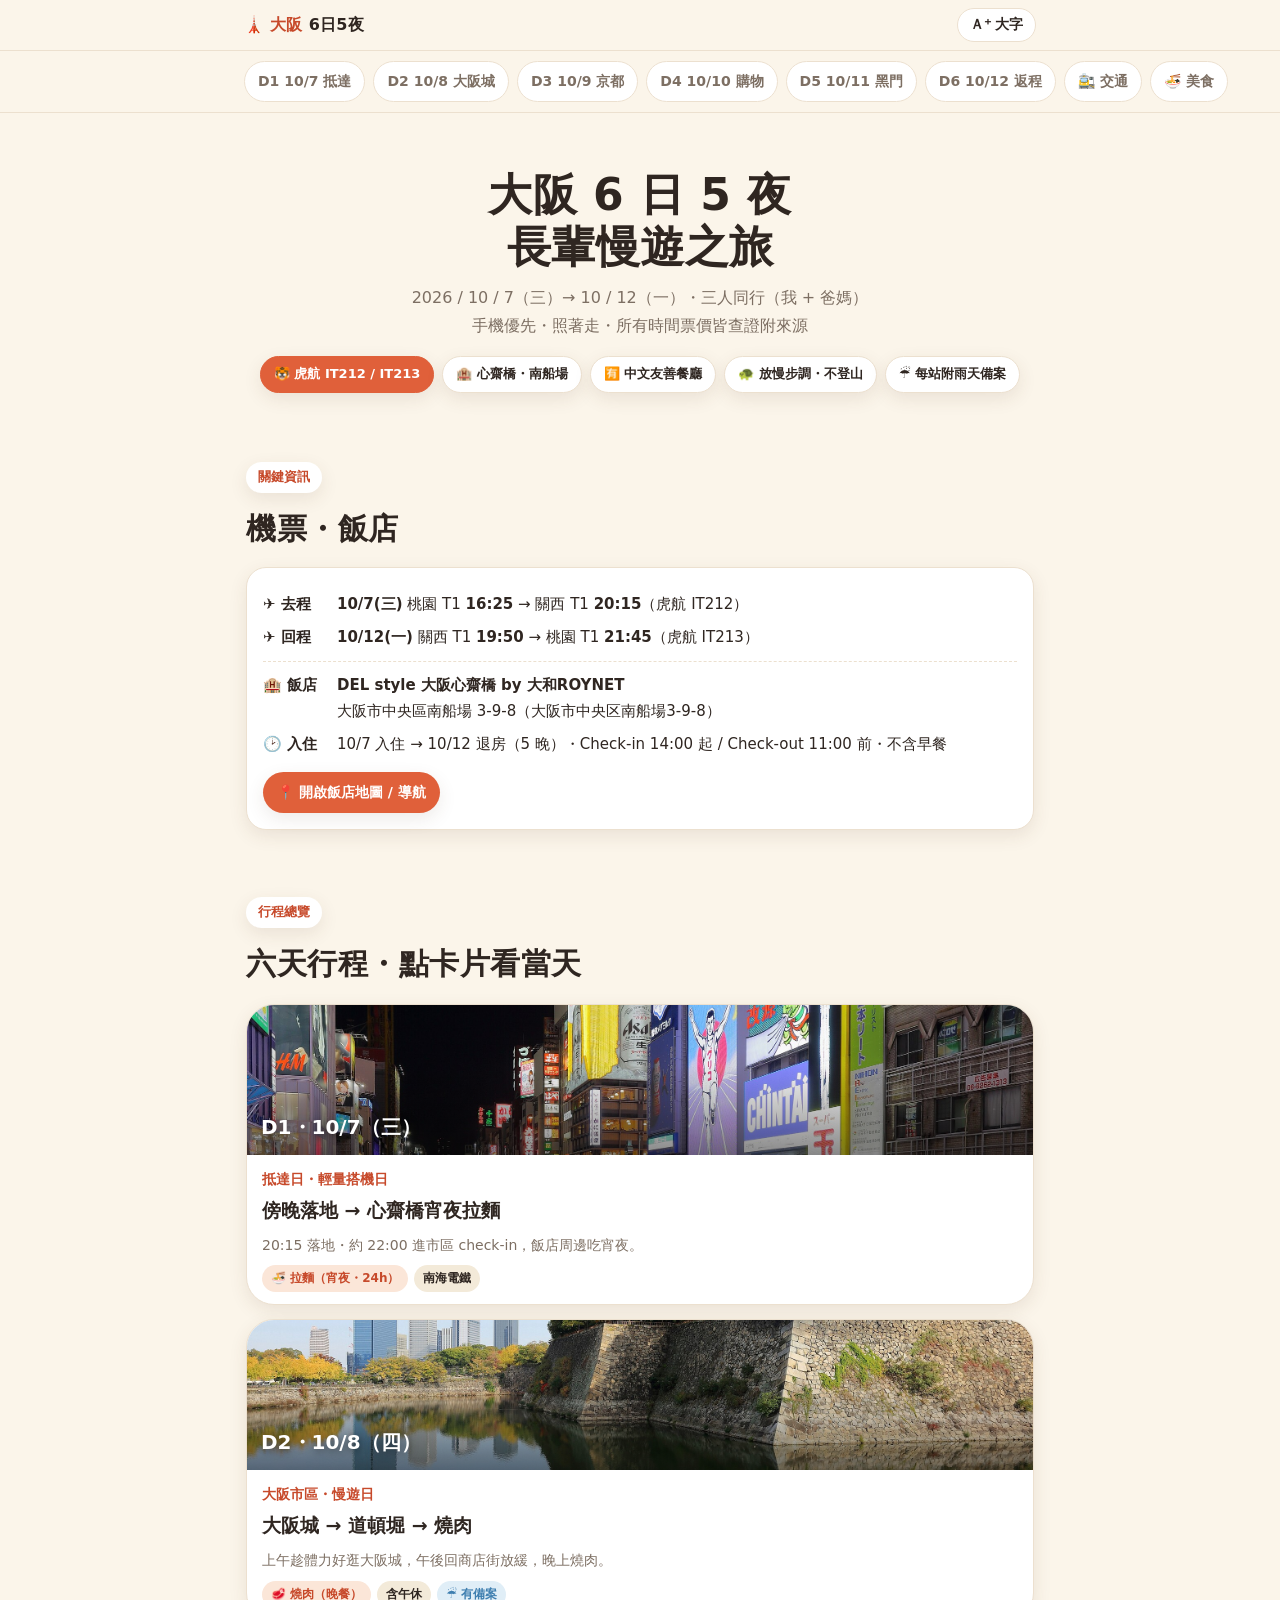
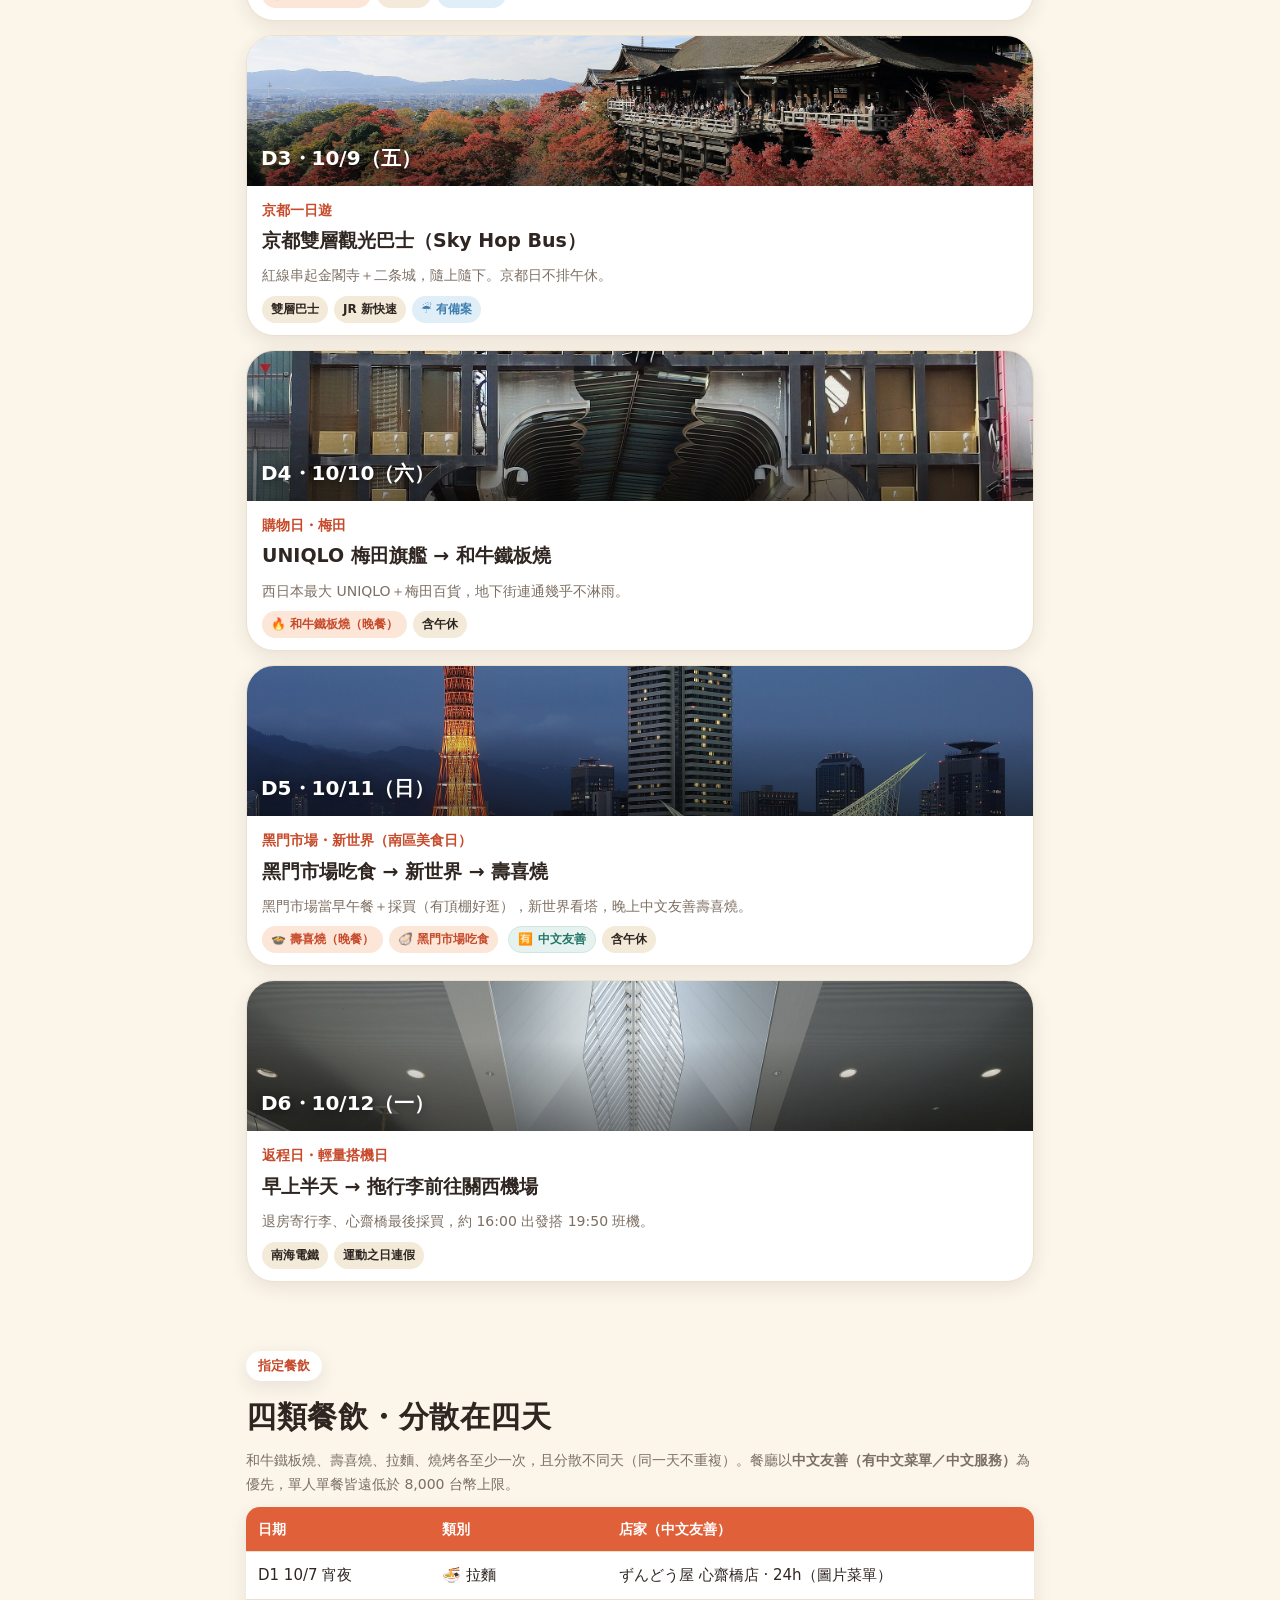
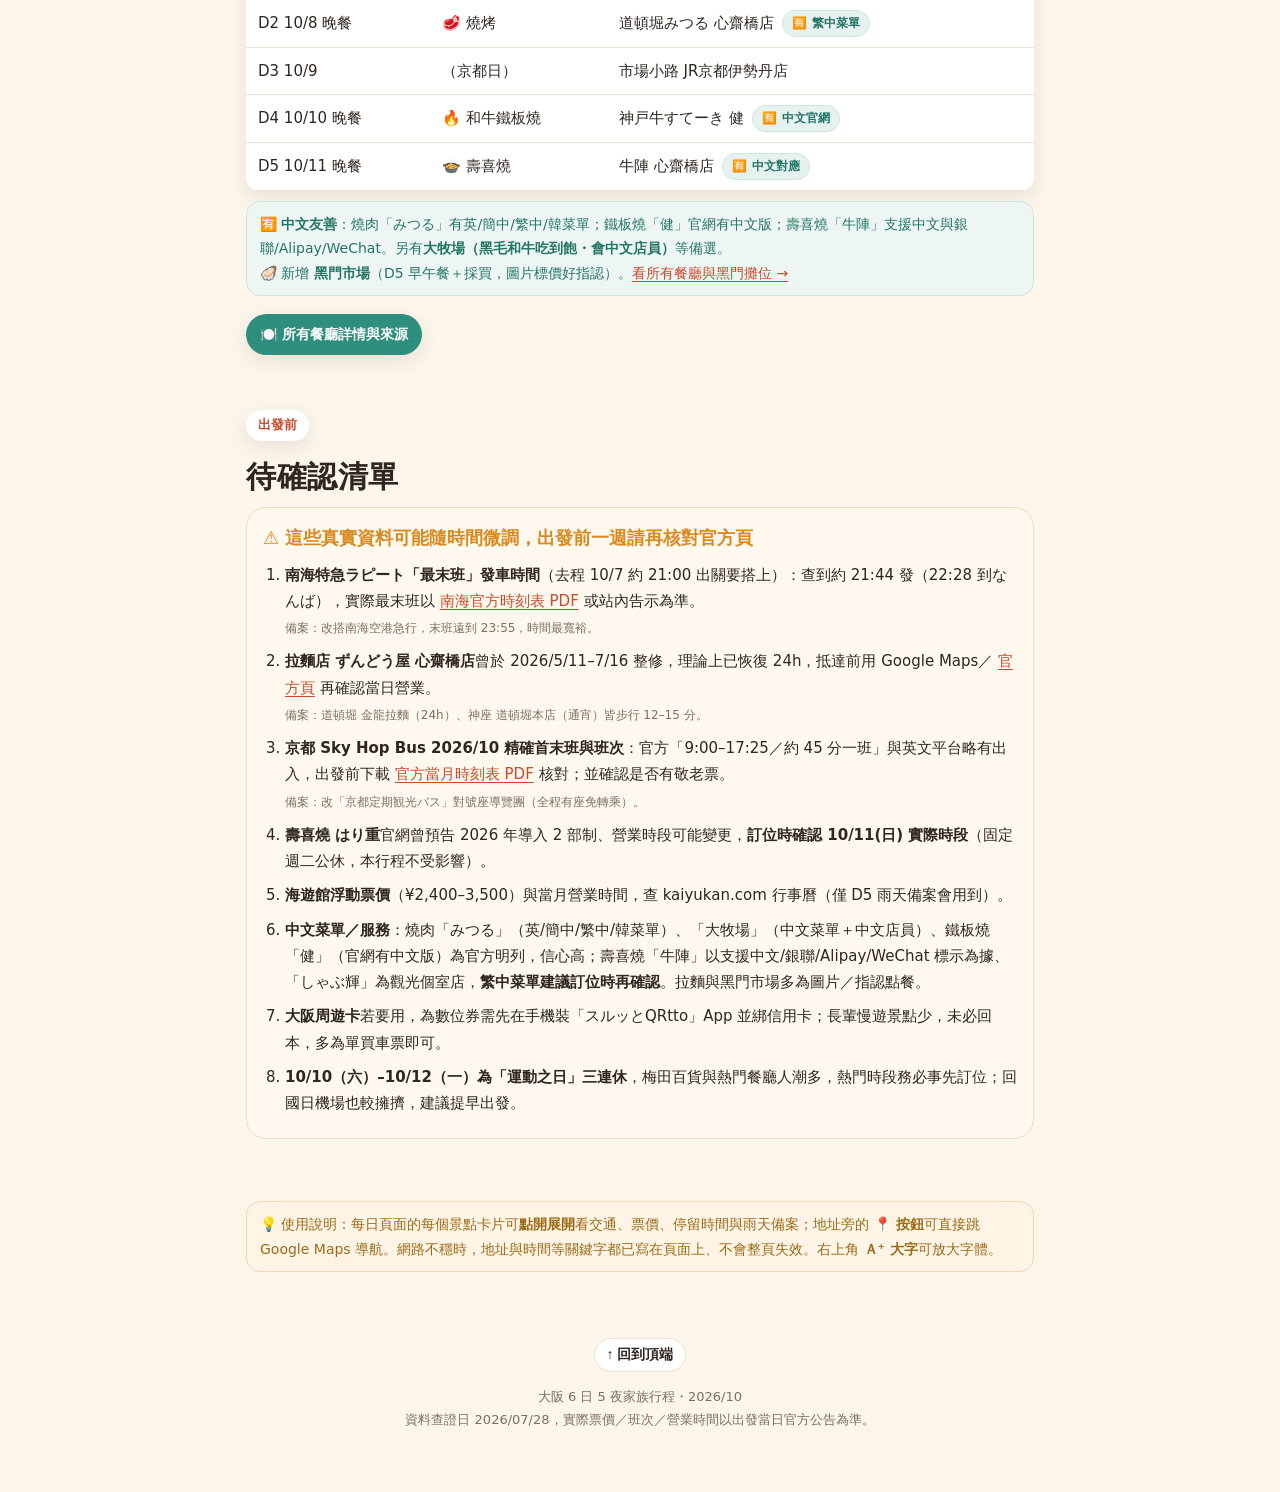
==== commit 7d3939ca: "餐廳改為中文友善(附官方證據)並加入黑門市場 - 燒肉→道頓堀みつる(英/簡中/繁中/韓菜單)、大牧場(中文菜單+中文店員); 鐵板燒→神戸牛すてーき 健(中文官網); 壽喜燒→牛陣(中文/銀聯/Al" ====
--- a/index.html
+++ b/index.html
@@ -29,7 +29,7 @@
   <a href="day2.html">D2 10/8 大阪城</a>
   <a href="day3.html">D3 10/9 京都</a>
   <a href="day4.html">D4 10/10 購物</a>
-  <a href="day5.html">D5 10/11 展望</a>
+  <a href="day5.html">D5 10/11 黑門</a>
   <a href="day6.html">D6 10/12 返程</a>
   <a href="transport.html">🚉 交通</a>
   <a href="food.html">🍜 美食</a>
@@ -43,6 +43,7 @@
     <div class="chips">
       <span class="chip p">🐯 虎航 IT212 / IT213</span>
       <span class="chip">🏨 心齋橋・南船場</span>
+      <span class="chip">🈶 中文友善餐廳</span>
       <span class="chip">🐢 放慢步調・不登山</span>
       <span class="chip">☔ 每站附雨天備案</span>
     </div>
@@ -111,10 +112,10 @@
     <a class="daycard" href="day5.html">
       <div class="ph" style="background-image:url(images/day4.jpg)"><span class="lab">D5・10/11（日）</span></div>
       <div class="body">
-        <div class="date">天王寺・展望日</div>
-        <div class="title">阿倍野 HARUKAS → 新世界 → 壽喜燒</div>
-        <div class="meta">車站直結全室內展望最輕鬆，新世界串炸，晚上壽喜燒老舖。</div>
-        <div class="tags"><span class="tag food">🍲 壽喜燒（晚餐）</span><span class="tag">含午休</span><span class="tag rain">☔ 有備案</span></div>
+        <div class="date">黑門市場・新世界（南區美食日）</div>
+        <div class="title">黑門市場吃食 → 新世界 → 壽喜燒</div>
+        <div class="meta">黑門市場當早午餐＋採買（有頂棚好逛），新世界看塔，晚上中文友善壽喜燒。</div>
+        <div class="tags"><span class="tag food">🍲 壽喜燒（晚餐）</span><span class="tag food">🦪 黑門市場吃食</span><span class="tag cn">🈶 中文友善</span><span class="tag">含午休</span></div>
       </div>
     </a>
 
@@ -133,16 +134,16 @@
   <section class="block" id="meals">
     <span class="sec-tag">指定餐飲</span>
     <h2>四類餐飲・分散在四天</h2>
-    <p style="color:var(--muted);font-size:14px;margin-bottom:10px">和牛鐵板燒、壽喜燒、拉麵、燒烤各至少一次，且分散不同天（同一天不重複）。單人單餐皆遠低於 8,000 台幣上限。</p>
+    <p style="color:var(--muted);font-size:14px;margin-bottom:10px">和牛鐵板燒、壽喜燒、拉麵、燒烤各至少一次，且分散不同天（同一天不重複）。餐廳以<b>中文友善（有中文菜單／中文服務）</b>為優先，單人單餐皆遠低於 8,000 台幣上限。</p>
     <table class="matrix">
-      <tr><th>日期</th><th>餐次</th><th>類別</th><th>店家（日文原名）</th></tr>
-      <tr><td class="d">D1 10/7</td><td>宵夜</td><td>🍜 拉麵</td><td>麵屋ずんどう屋 心齋橋店（ラー麺ずんどう屋）· 24h</td></tr>
-      <tr><td class="d">D2 10/8</td><td>晚餐</td><td>🥩 燒烤</td><td>燒肉 犇屋 心齋橋店（焼肉 犇屋）</td></tr>
-      <tr><td class="d">D3 10/9</td><td>—</td><td>（京都日・非指定）</td><td>市場小路 JR京都伊勢丹店</td></tr>
-      <tr><td class="d">D4 10/10</td><td>晚餐</td><td>🔥 和牛鐵板燒</td><td>神戶牛鐵板燒 Zin 難波店 / 牛魔（神戸牛 牛魔）</td></tr>
-      <tr><td class="d">D5 10/11</td><td>晚餐</td><td>🍲 壽喜燒</td><td>はり重 道頓堀本店（週日營業）</td></tr>
+      <tr><th>日期</th><th>類別</th><th>店家（中文友善）</th></tr>
+      <tr><td class="d">D1 10/7 宵夜</td><td>🍜 拉麵</td><td>ずんどう屋 心齋橋店 · 24h（圖片菜單）</td></tr>
+      <tr><td class="d">D2 10/8 晚餐</td><td>🥩 燒烤</td><td>道頓堀みつる 心齋橋店 <span class="cn">🈶 繁中菜單</span></td></tr>
+      <tr><td class="d">D3 10/9</td><td>（京都日）</td><td>市場小路 JR京都伊勢丹店</td></tr>
+      <tr><td class="d">D4 10/10 晚餐</td><td>🔥 和牛鐵板燒</td><td>神戸牛すてーき 健 <span class="cn">🈶 中文官網</span></td></tr>
+      <tr><td class="d">D5 10/11 晚餐</td><td>🍲 壽喜燒</td><td>牛陣 心齋橋店 <span class="cn">🈶 中文對應</span></td></tr>
     </table>
-    <div class="note">🍜 第 1 天宵夜拉麵：<b>ずんどう屋 心齋橋店 24 小時營業</b>（約 22:00 抵達可吃），確定營業至 23:00 之後。<a href="food.html#ramen">看營業時間來源與備案 →</a></div>
+    <div class="note">🈶 <b>中文友善</b>：燒肉「みつる」有英/簡中/繁中/韓菜單；鐵板燒「健」官網有中文版；壽喜燒「牛陣」支援中文與銀聯/Alipay/WeChat。另有<b>大牧場（黑毛和牛吃到飽・會中文店員）</b>等備選。<br>🦪 新增 <b>黑門市場</b>（D5 早午餐＋採買，圖片標價好指認）。<a href="food.html">看所有餐廳與黑門攤位 →</a></div>
     <a class="map-btn" href="food.html" style="background:var(--teal)">🍽️ 所有餐廳詳情與來源</a>
   </section>
 
@@ -164,6 +165,7 @@
           <span class="src">備案：改「京都定期観光バス」對號座導覽團（全程有座免轉乘）。</span></li>
         <li><b>壽喜燒 はり重</b>官網曾預告 2026 年導入 2 部制、營業時段可能變更，<b>訂位時確認 10/11(日) 實際時段</b>（固定週二公休，本行程不受影響）。</li>
         <li><b>海遊館浮動票價</b>（¥2,400–3,500）與當月營業時間，查 kaiyukan.com 行事曆（僅 D5 雨天備案會用到）。</li>
+        <li><b>中文菜單／服務</b>：燒肉「みつる」（英/簡中/繁中/韓菜單）、「大牧場」（中文菜單＋中文店員）、鐵板燒「健」（官網有中文版）為官方明列，信心高；壽喜燒「牛陣」以支援中文/銀聯/Alipay/WeChat 標示為據、「しゃぶ輝」為觀光個室店，<b>繁中菜單建議訂位時再確認</b>。拉麵與黑門市場多為圖片／指認點餐。</li>
         <li><b>大阪周遊卡</b>若要用，為數位券需先在手機裝「スルッとQRtto」App 並綁信用卡；長輩慢遊景點少，未必回本，多為單買車票即可。</li>
         <li><b>10/10（六）–10/12（一）為「運動之日」三連休</b>，梅田百貨與熱門餐廳人潮多，熱門時段務必事先訂位；回國日機場也較擁擠，建議提早出發。</li>
       </ol>
--- a/assets/style.css
+++ b/assets/style.css
@@ -95,6 +95,12 @@
   background:var(--bg-soft);color:var(--ink)}
 .tag.food{background:#fbe6d8;color:var(--primary-d)}
 .tag.rain{background:#e0eef7;color:var(--rain)}
+.tag.cn{background:#e6f2ef;color:var(--teal-d)}
+
+/* 中文友善標記 */
+.cn{display:inline-block;font-size:12px;font-weight:800;padding:2px 9px;border-radius:var(--pill);
+  background:#e6f2ef;color:var(--teal-d);border:1px solid #cfe6df;vertical-align:middle;margin-left:4px}
+.meal .cn{margin-left:0;margin-top:4px}
 
 /* ---------- 時間軸行程項（可折疊） ---------- */
 .timeline{position:relative;margin:8px 0}
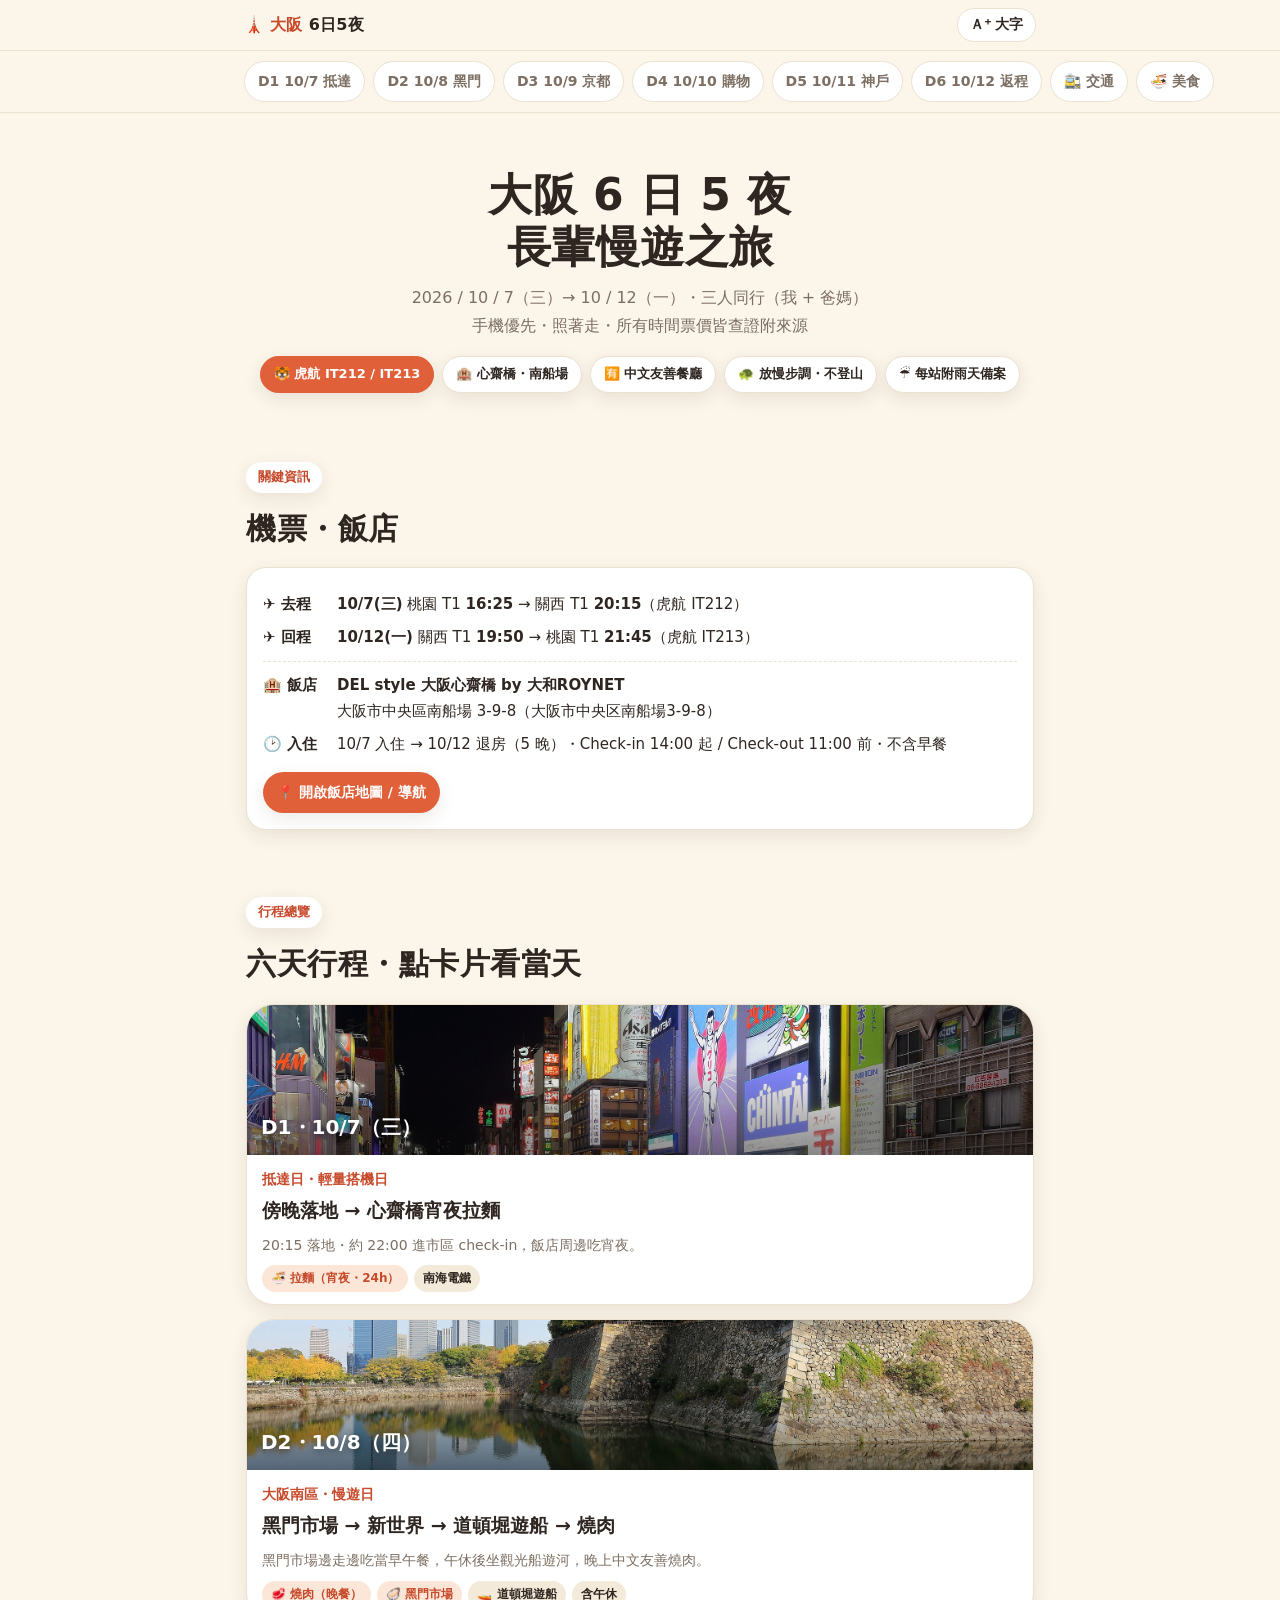
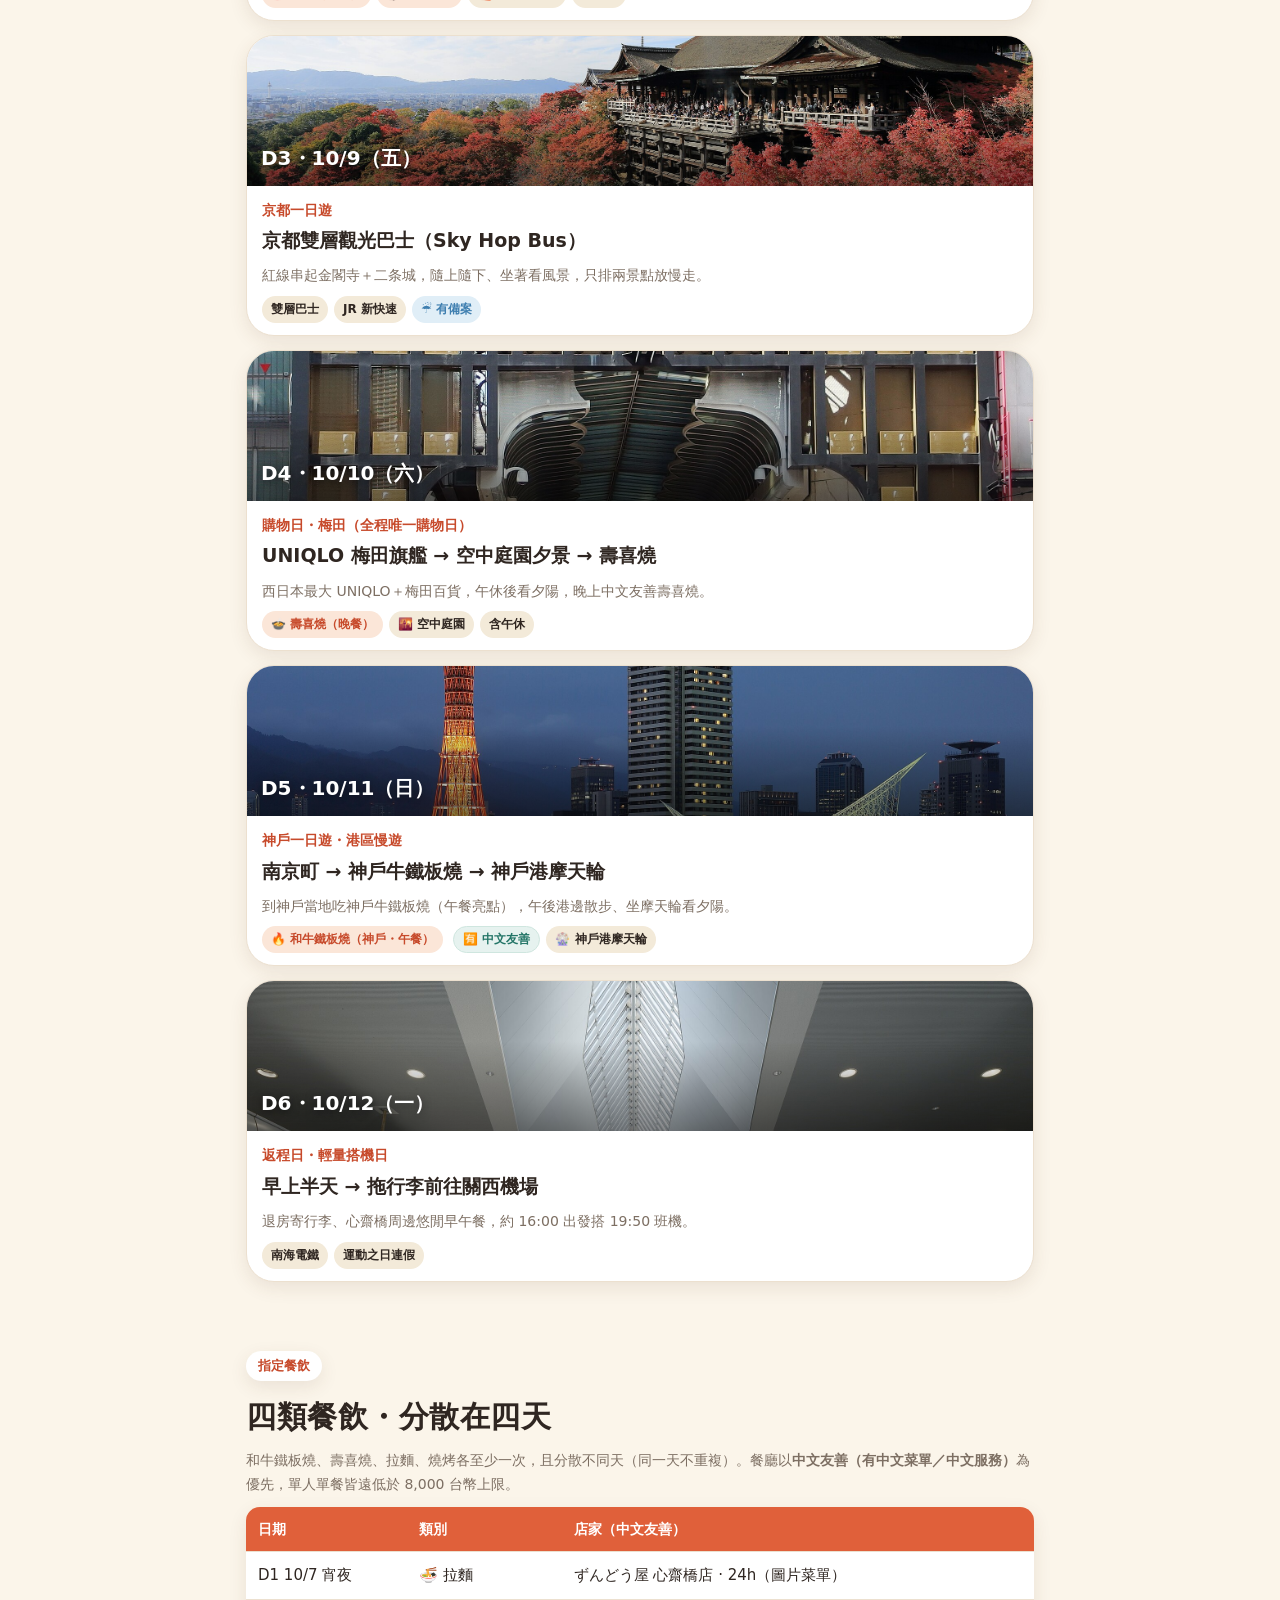
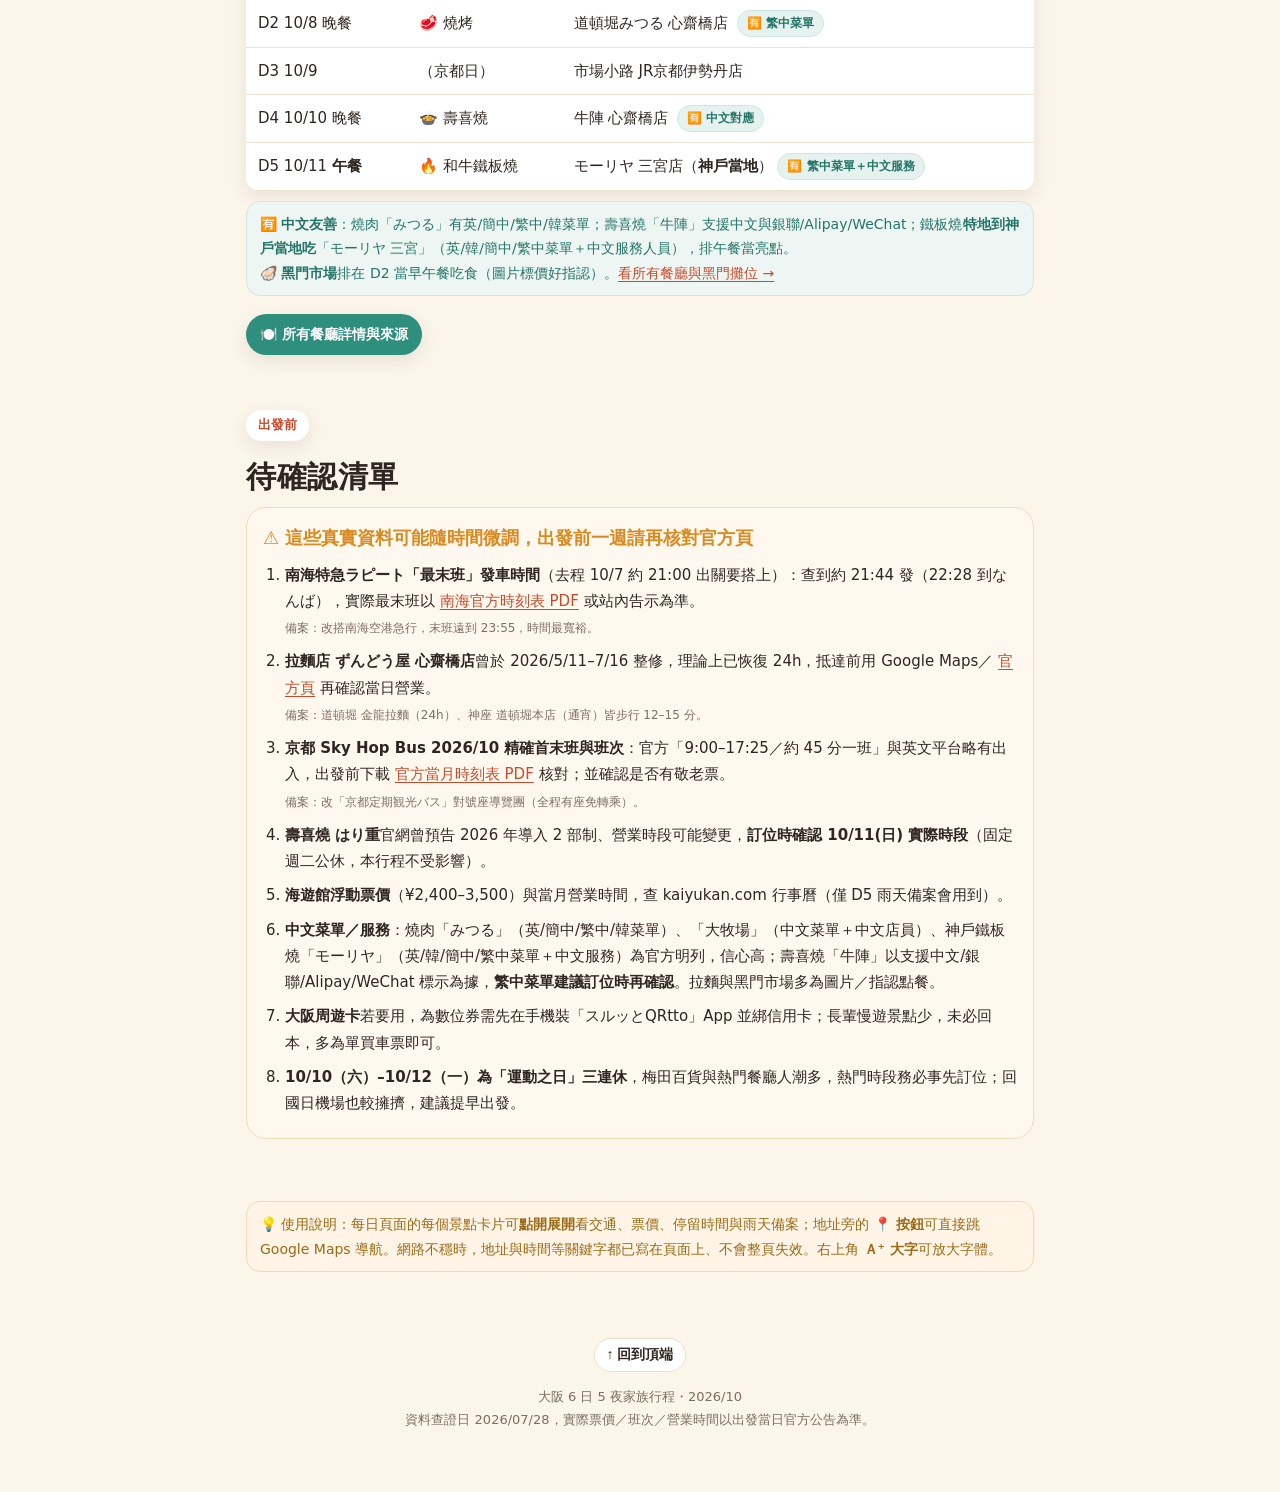
==== commit 7c396d15: "新增神戶一日遊(鐵板燒改神戶當地モーリヤ)、每日午後加休閒行程、購物集中一天 - D5 神戶: 南京町+モーリヤ三宮神戶牛鐵板燒(午餐,繁中菜單+中文服務)+神戶港モザイク摩天輪 - 每日午休後新增行" ====
--- a/index.html
+++ b/index.html
@@ -26,10 +26,10 @@
 <!-- 日別快速導覽 -->
 <nav class="daynav"><div class="daynav-in">
   <a href="day1.html">D1 10/7 抵達</a>
-  <a href="day2.html">D2 10/8 大阪城</a>
+  <a href="day2.html">D2 10/8 黑門</a>
   <a href="day3.html">D3 10/9 京都</a>
   <a href="day4.html">D4 10/10 購物</a>
-  <a href="day5.html">D5 10/11 黑門</a>
+  <a href="day5.html">D5 10/11 神戶</a>
   <a href="day6.html">D6 10/12 返程</a>
   <a href="transport.html">🚉 交通</a>
   <a href="food.html">🍜 美食</a>
@@ -82,10 +82,10 @@
     <a class="daycard" href="day2.html">
       <div class="ph" style="background-image:url(images/day1.jpg)"><span class="lab">D2・10/8（四）</span></div>
       <div class="body">
-        <div class="date">大阪市區・慢遊日</div>
-        <div class="title">大阪城 → 道頓堀 → 燒肉</div>
-        <div class="meta">上午趁體力好逛大阪城，午後回商店街放緩，晚上燒肉。</div>
-        <div class="tags"><span class="tag food">🥩 燒肉（晚餐）</span><span class="tag">含午休</span><span class="tag rain">☔ 有備案</span></div>
+        <div class="date">大阪南區・慢遊日</div>
+        <div class="title">黑門市場 → 新世界 → 道頓堀遊船 → 燒肉</div>
+        <div class="meta">黑門市場邊走邊吃當早午餐，午休後坐觀光船遊河，晚上中文友善燒肉。</div>
+        <div class="tags"><span class="tag food">🥩 燒肉（晚餐）</span><span class="tag food">🦪 黑門市場</span><span class="tag">🚤 道頓堀遊船</span><span class="tag">含午休</span></div>
       </div>
     </a>
 
@@ -94,7 +94,7 @@
       <div class="body">
         <div class="date">京都一日遊</div>
         <div class="title">京都雙層觀光巴士（Sky Hop Bus）</div>
-        <div class="meta">紅線串起金閣寺＋二条城，隨上隨下。京都日不排午休。</div>
+        <div class="meta">紅線串起金閣寺＋二条城，隨上隨下、坐著看風景，只排兩景點放慢走。</div>
         <div class="tags"><span class="tag">雙層巴士</span><span class="tag">JR 新快速</span><span class="tag rain">☔ 有備案</span></div>
       </div>
     </a>
@@ -102,20 +102,20 @@
     <a class="daycard" href="day4.html">
       <div class="ph" style="background-image:url(images/day3.jpg)"><span class="lab">D4・10/10（六）</span></div>
       <div class="body">
-        <div class="date">購物日・梅田</div>
-        <div class="title">UNIQLO 梅田旗艦 → 和牛鐵板燒</div>
-        <div class="meta">西日本最大 UNIQLO＋梅田百貨，地下街連通幾乎不淋雨。</div>
-        <div class="tags"><span class="tag food">🔥 和牛鐵板燒（晚餐）</span><span class="tag">含午休</span></div>
+        <div class="date">購物日・梅田（全程唯一購物日）</div>
+        <div class="title">UNIQLO 梅田旗艦 → 空中庭園夕景 → 壽喜燒</div>
+        <div class="meta">西日本最大 UNIQLO＋梅田百貨，午休後看夕陽，晚上中文友善壽喜燒。</div>
+        <div class="tags"><span class="tag food">🍲 壽喜燒（晚餐）</span><span class="tag">🌇 空中庭園</span><span class="tag">含午休</span></div>
       </div>
     </a>
 
     <a class="daycard" href="day5.html">
       <div class="ph" style="background-image:url(images/day4.jpg)"><span class="lab">D5・10/11（日）</span></div>
       <div class="body">
-        <div class="date">黑門市場・新世界（南區美食日）</div>
-        <div class="title">黑門市場吃食 → 新世界 → 壽喜燒</div>
-        <div class="meta">黑門市場當早午餐＋採買（有頂棚好逛），新世界看塔，晚上中文友善壽喜燒。</div>
-        <div class="tags"><span class="tag food">🍲 壽喜燒（晚餐）</span><span class="tag food">🦪 黑門市場吃食</span><span class="tag cn">🈶 中文友善</span><span class="tag">含午休</span></div>
+        <div class="date">神戶一日遊・港區慢遊</div>
+        <div class="title">南京町 → 神戶牛鐵板燒 → 神戶港摩天輪</div>
+        <div class="meta">到神戶當地吃神戶牛鐵板燒（午餐亮點），午後港邊散步、坐摩天輪看夕陽。</div>
+        <div class="tags"><span class="tag food">🔥 和牛鐵板燒（神戶・午餐）</span><span class="tag cn">🈶 中文友善</span><span class="tag">🎡 神戶港摩天輪</span></div>
       </div>
     </a>
 
@@ -124,7 +124,7 @@
       <div class="body">
         <div class="date">返程日・輕量搭機日</div>
         <div class="title">早上半天 → 拖行李前往關西機場</div>
-        <div class="meta">退房寄行李、心齋橋最後採買，約 16:00 出發搭 19:50 班機。</div>
+        <div class="meta">退房寄行李、心齋橋周邊悠閒早午餐，約 16:00 出發搭 19:50 班機。</div>
         <div class="tags"><span class="tag">南海電鐵</span><span class="tag">運動之日連假</span></div>
       </div>
     </a>
@@ -140,10 +140,10 @@
       <tr><td class="d">D1 10/7 宵夜</td><td>🍜 拉麵</td><td>ずんどう屋 心齋橋店 · 24h（圖片菜單）</td></tr>
       <tr><td class="d">D2 10/8 晚餐</td><td>🥩 燒烤</td><td>道頓堀みつる 心齋橋店 <span class="cn">🈶 繁中菜單</span></td></tr>
       <tr><td class="d">D3 10/9</td><td>（京都日）</td><td>市場小路 JR京都伊勢丹店</td></tr>
-      <tr><td class="d">D4 10/10 晚餐</td><td>🔥 和牛鐵板燒</td><td>神戸牛すてーき 健 <span class="cn">🈶 中文官網</span></td></tr>
-      <tr><td class="d">D5 10/11 晚餐</td><td>🍲 壽喜燒</td><td>牛陣 心齋橋店 <span class="cn">🈶 中文對應</span></td></tr>
+      <tr><td class="d">D4 10/10 晚餐</td><td>🍲 壽喜燒</td><td>牛陣 心齋橋店 <span class="cn">🈶 中文對應</span></td></tr>
+      <tr><td class="d">D5 10/11 <b>午餐</b></td><td>🔥 和牛鐵板燒</td><td>モーリヤ 三宮店（<b>神戶當地</b>）<span class="cn">🈶 繁中菜單＋中文服務</span></td></tr>
     </table>
-    <div class="note">🈶 <b>中文友善</b>：燒肉「みつる」有英/簡中/繁中/韓菜單；鐵板燒「健」官網有中文版；壽喜燒「牛陣」支援中文與銀聯/Alipay/WeChat。另有<b>大牧場（黑毛和牛吃到飽・會中文店員）</b>等備選。<br>🦪 新增 <b>黑門市場</b>（D5 早午餐＋採買，圖片標價好指認）。<a href="food.html">看所有餐廳與黑門攤位 →</a></div>
+    <div class="note">🈶 <b>中文友善</b>：燒肉「みつる」有英/簡中/繁中/韓菜單；壽喜燒「牛陣」支援中文與銀聯/Alipay/WeChat；鐵板燒<b>特地到神戶當地吃</b>「モーリヤ 三宮」（英/韓/簡中/繁中菜單＋中文服務人員），排午餐當亮點。<br>🦪 <b>黑門市場</b>排在 D2 當早午餐吃食（圖片標價好指認）。<a href="food.html">看所有餐廳與黑門攤位 →</a></div>
     <a class="map-btn" href="food.html" style="background:var(--teal)">🍽️ 所有餐廳詳情與來源</a>
   </section>
 
@@ -165,7 +165,7 @@
           <span class="src">備案：改「京都定期観光バス」對號座導覽團（全程有座免轉乘）。</span></li>
         <li><b>壽喜燒 はり重</b>官網曾預告 2026 年導入 2 部制、營業時段可能變更，<b>訂位時確認 10/11(日) 實際時段</b>（固定週二公休，本行程不受影響）。</li>
         <li><b>海遊館浮動票價</b>（¥2,400–3,500）與當月營業時間，查 kaiyukan.com 行事曆（僅 D5 雨天備案會用到）。</li>
-        <li><b>中文菜單／服務</b>：燒肉「みつる」（英/簡中/繁中/韓菜單）、「大牧場」（中文菜單＋中文店員）、鐵板燒「健」（官網有中文版）為官方明列，信心高；壽喜燒「牛陣」以支援中文/銀聯/Alipay/WeChat 標示為據、「しゃぶ輝」為觀光個室店，<b>繁中菜單建議訂位時再確認</b>。拉麵與黑門市場多為圖片／指認點餐。</li>
+        <li><b>中文菜單／服務</b>：燒肉「みつる」（英/簡中/繁中/韓菜單）、「大牧場」（中文菜單＋中文店員）、神戶鐵板燒「モーリヤ」（英/韓/簡中/繁中菜單＋中文服務）為官方明列，信心高；壽喜燒「牛陣」以支援中文/銀聯/Alipay/WeChat 標示為據，<b>繁中菜單建議訂位時再確認</b>。拉麵與黑門市場多為圖片／指認點餐。</li>
         <li><b>大阪周遊卡</b>若要用，為數位券需先在手機裝「スルッとQRtto」App 並綁信用卡；長輩慢遊景點少，未必回本，多為單買車票即可。</li>
         <li><b>10/10（六）–10/12（一）為「運動之日」三連休</b>，梅田百貨與熱門餐廳人潮多，熱門時段務必事先訂位；回國日機場也較擁擠，建議提早出發。</li>
       </ol>
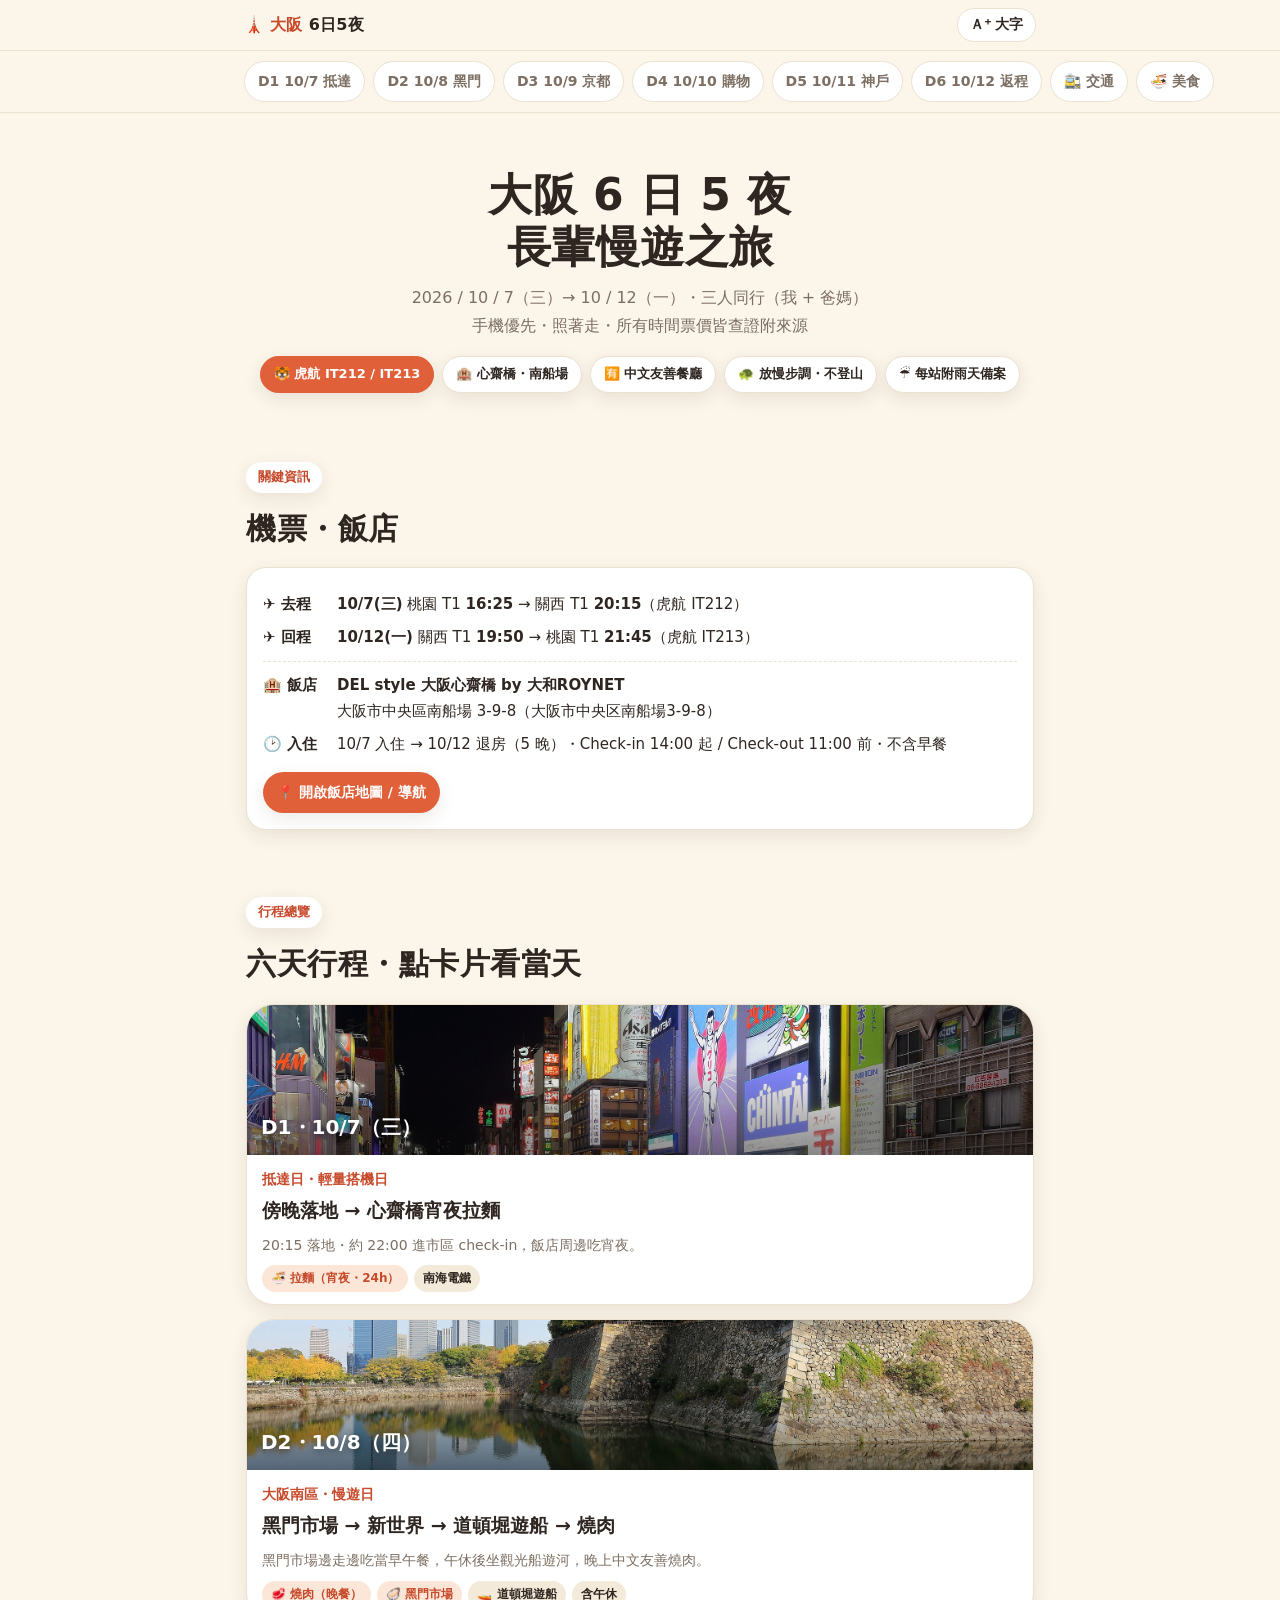
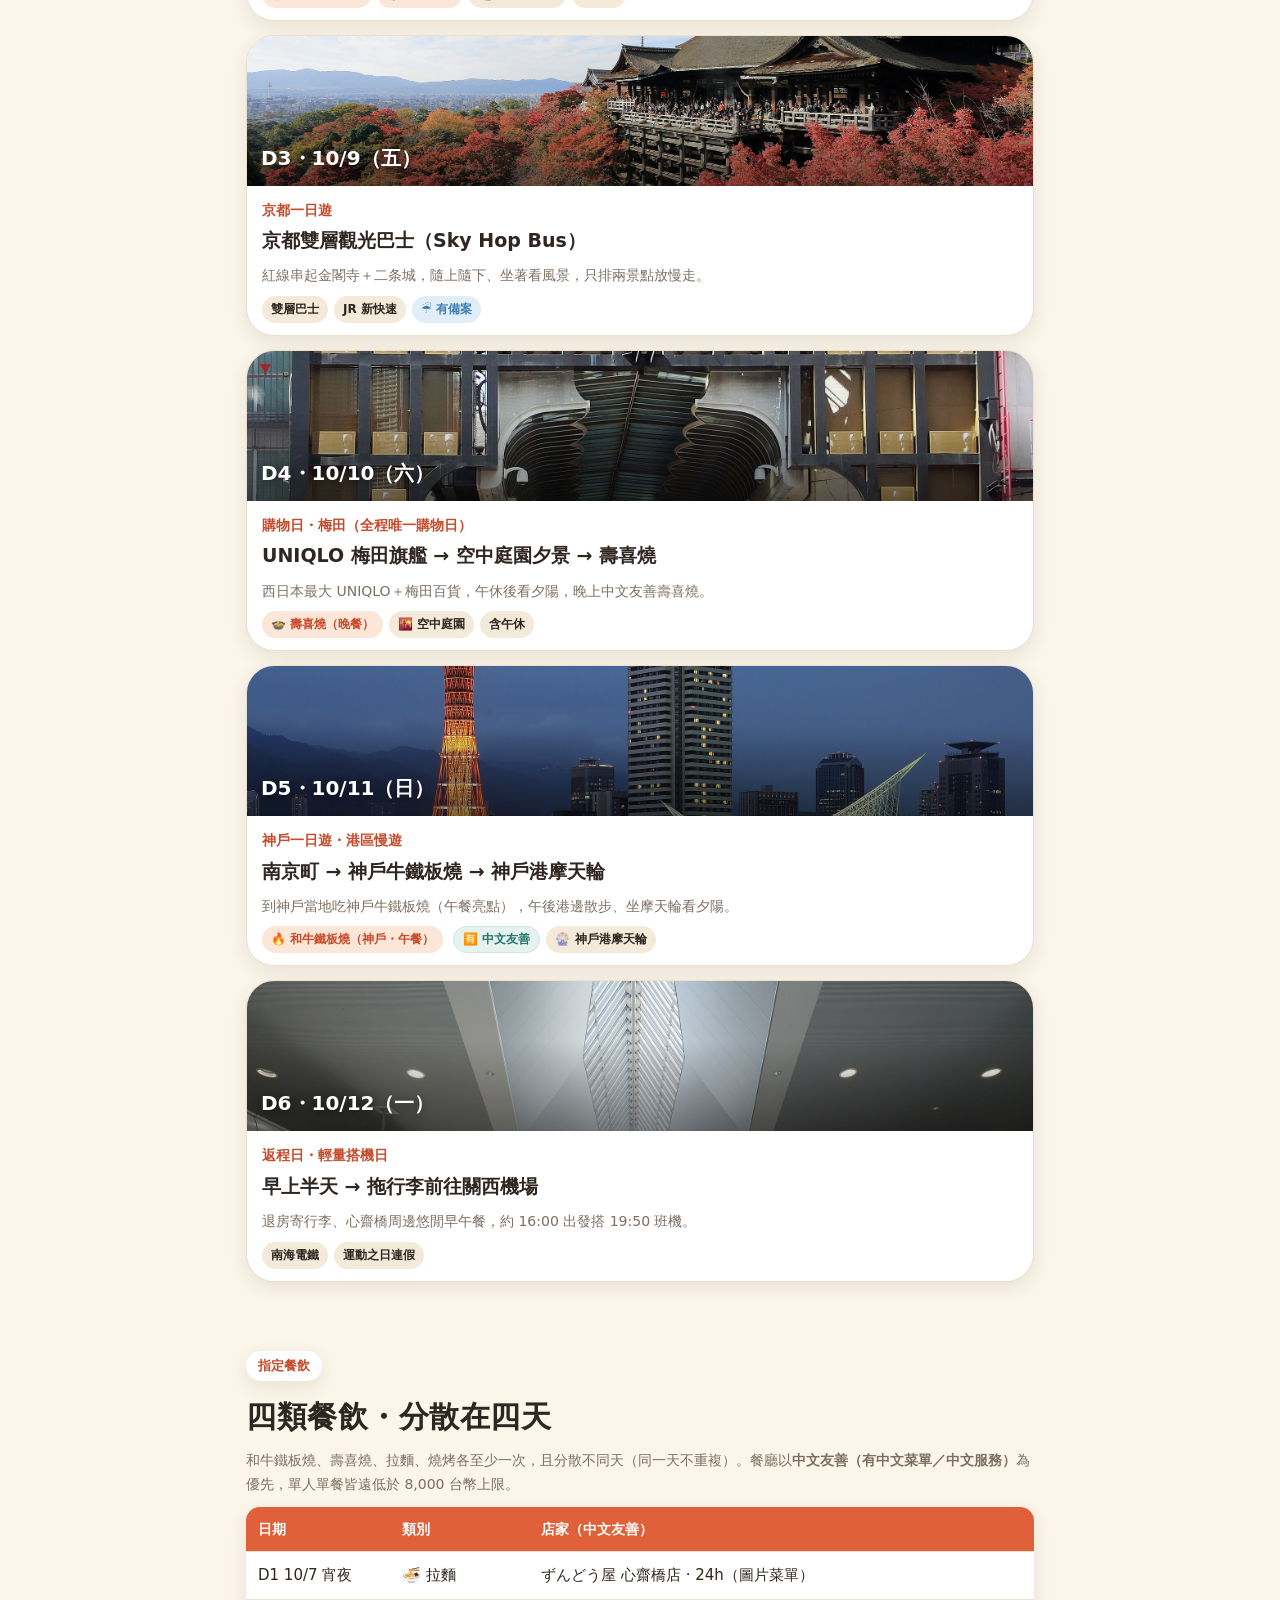
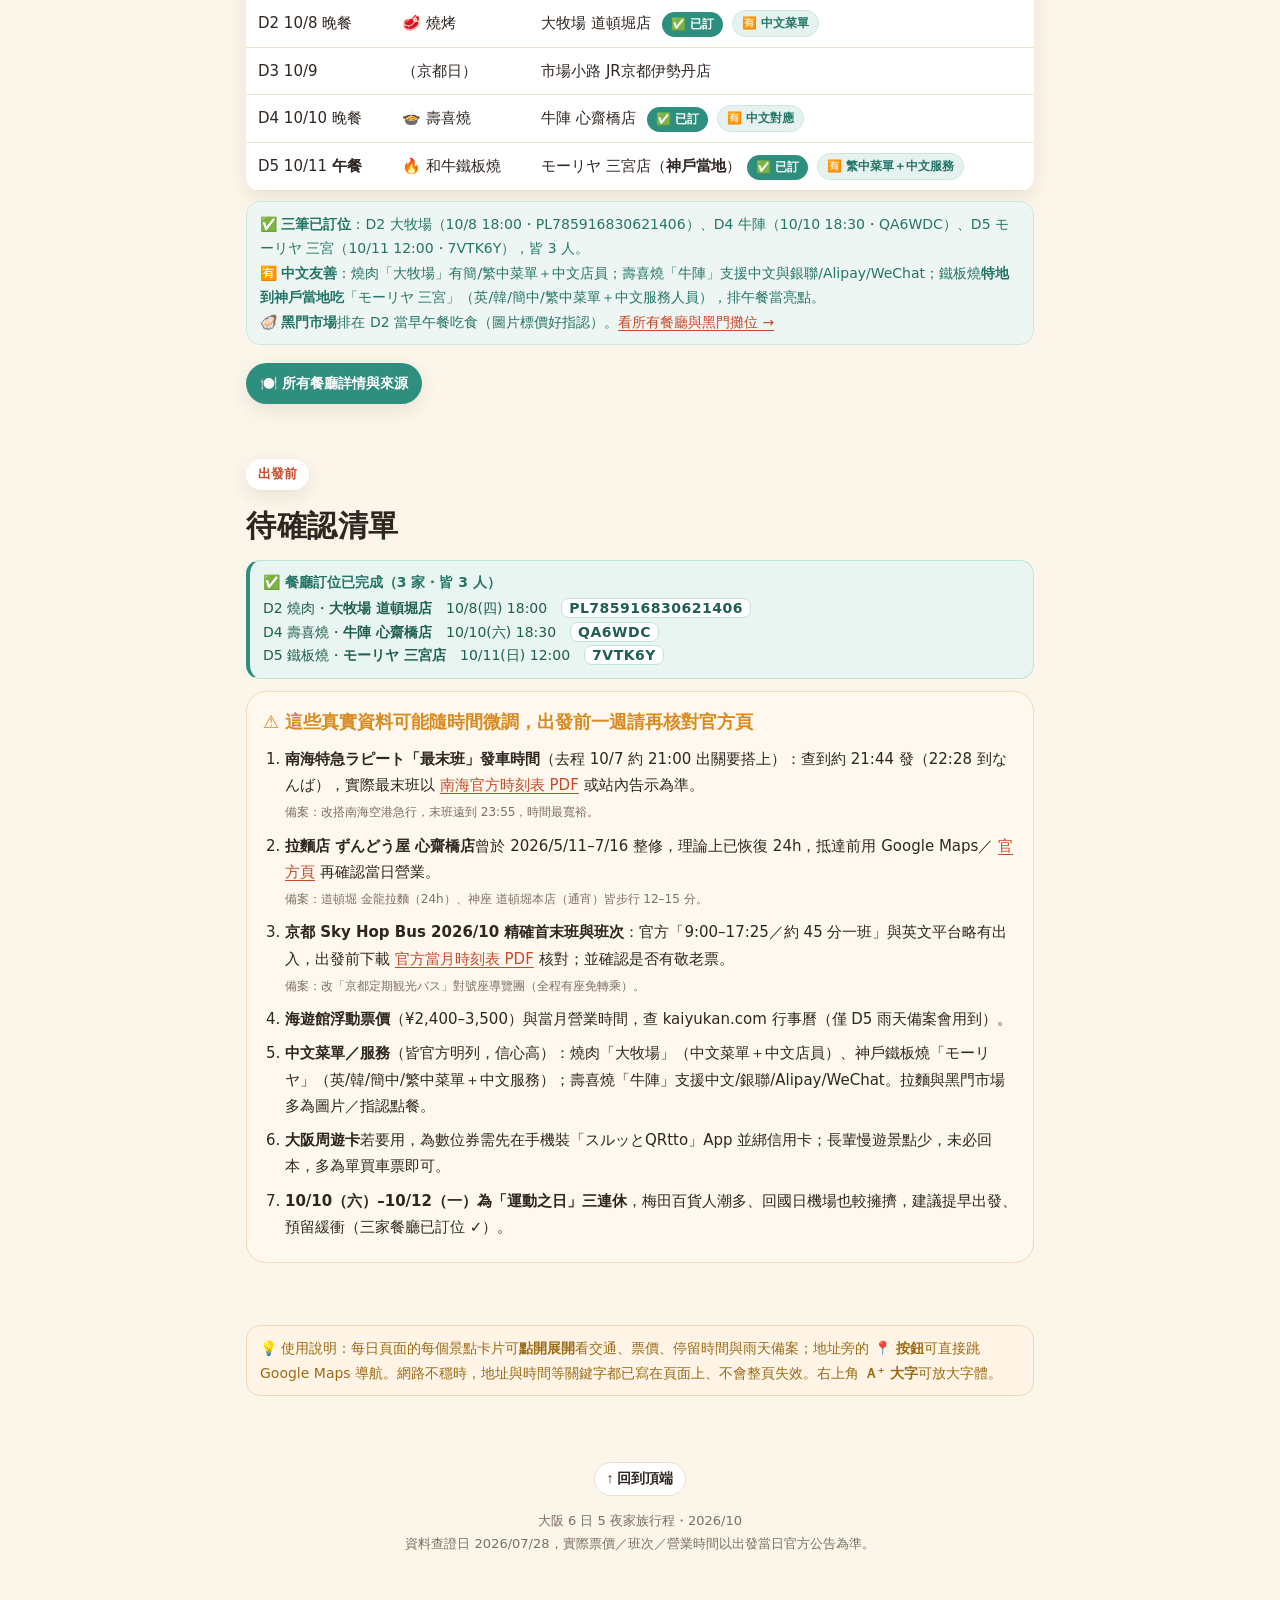
==== commit f595b479: "餐廳訂位確認：D2 改大牧場，三筆確認碼寫進 D2/D4/D5 與首頁 Co-Authored-By: Claude Opus 4.8 <noreply@anthropic.com>" ====
--- a/index.html
+++ b/index.html
@@ -138,12 +138,12 @@
     <table class="matrix">
       <tr><th>日期</th><th>類別</th><th>店家（中文友善）</th></tr>
       <tr><td class="d">D1 10/7 宵夜</td><td>🍜 拉麵</td><td>ずんどう屋 心齋橋店 · 24h（圖片菜單）</td></tr>
-      <tr><td class="d">D2 10/8 晚餐</td><td>🥩 燒烤</td><td>道頓堀みつる 心齋橋店 <span class="cn">🈶 繁中菜單</span></td></tr>
+      <tr><td class="d">D2 10/8 晚餐</td><td>🥩 燒烤</td><td>大牧場 道頓堀店 <span class="bk-tag">✅ 已訂</span> <span class="cn">🈶 中文菜單</span></td></tr>
       <tr><td class="d">D3 10/9</td><td>（京都日）</td><td>市場小路 JR京都伊勢丹店</td></tr>
-      <tr><td class="d">D4 10/10 晚餐</td><td>🍲 壽喜燒</td><td>牛陣 心齋橋店 <span class="cn">🈶 中文對應</span></td></tr>
-      <tr><td class="d">D5 10/11 <b>午餐</b></td><td>🔥 和牛鐵板燒</td><td>モーリヤ 三宮店（<b>神戶當地</b>）<span class="cn">🈶 繁中菜單＋中文服務</span></td></tr>
+      <tr><td class="d">D4 10/10 晚餐</td><td>🍲 壽喜燒</td><td>牛陣 心齋橋店 <span class="bk-tag">✅ 已訂</span> <span class="cn">🈶 中文對應</span></td></tr>
+      <tr><td class="d">D5 10/11 <b>午餐</b></td><td>🔥 和牛鐵板燒</td><td>モーリヤ 三宮店（<b>神戶當地</b>）<span class="bk-tag">✅ 已訂</span> <span class="cn">🈶 繁中菜單＋中文服務</span></td></tr>
     </table>
-    <div class="note">🈶 <b>中文友善</b>：燒肉「みつる」有英/簡中/繁中/韓菜單；壽喜燒「牛陣」支援中文與銀聯/Alipay/WeChat；鐵板燒<b>特地到神戶當地吃</b>「モーリヤ 三宮」（英/韓/簡中/繁中菜單＋中文服務人員），排午餐當亮點。<br>🦪 <b>黑門市場</b>排在 D2 當早午餐吃食（圖片標價好指認）。<a href="food.html">看所有餐廳與黑門攤位 →</a></div>
+    <div class="note">✅ <b>三筆已訂位</b>：D2 大牧場（10/8 18:00・PL785916830621406）、D4 牛陣（10/10 18:30・QA6WDC）、D5 モーリヤ 三宮（10/11 12:00・7VTK6Y），皆 3 人。<br>🈶 <b>中文友善</b>：燒肉「大牧場」有簡/繁中菜單＋中文店員；壽喜燒「牛陣」支援中文與銀聯/Alipay/WeChat；鐵板燒<b>特地到神戶當地吃</b>「モーリヤ 三宮」（英/韓/簡中/繁中菜單＋中文服務人員），排午餐當亮點。<br>🦪 <b>黑門市場</b>排在 D2 當早午餐吃食（圖片標價好指認）。<a href="food.html">看所有餐廳與黑門攤位 →</a></div>
     <a class="map-btn" href="food.html" style="background:var(--teal)">🍽️ 所有餐廳詳情與來源</a>
   </section>
 
@@ -151,6 +151,12 @@
   <section class="block" id="todo">
     <span class="sec-tag">出發前</span>
     <h2>待確認清單</h2>
+    <div class="booked" style="margin-bottom:12px">
+      <span class="bk-h">✅ 餐廳訂位已完成（3 家・皆 3 人）</span>
+      D2 燒肉・<b>大牧場 道頓堀店</b>　10/8(四) 18:00　<span class="bk-code">PL785916830621406</span><br>
+      D4 壽喜燒・<b>牛陣 心齋橋店</b>　10/10(六) 18:30　<span class="bk-code">QA6WDC</span><br>
+      D5 鐵板燒・<b>モーリヤ 三宮店</b>　10/11(日) 12:00　<span class="bk-code">7VTK6Y</span>
+    </div>
     <div class="todo">
       <h3>⚠️ 這些真實資料可能隨時間微調，出發前一週請再核對官方頁</h3>
       <ol style="padding-left:4px">
@@ -163,11 +169,10 @@
         <li><b>京都 Sky Hop Bus 2026/10 精確首末班與班次</b>：官方「9:00–17:25／約 45 分一班」與英文平台略有出入，出發前下載
           <a target="_blank" rel="noopener" href="https://skyhopbus.com/kyoto/ja/timetable">官方當月時刻表 PDF</a> 核對；並確認是否有敬老票。<br>
           <span class="src">備案：改「京都定期観光バス」對號座導覽團（全程有座免轉乘）。</span></li>
-        <li><b>壽喜燒 はり重</b>官網曾預告 2026 年導入 2 部制、營業時段可能變更，<b>訂位時確認 10/11(日) 實際時段</b>（固定週二公休，本行程不受影響）。</li>
         <li><b>海遊館浮動票價</b>（¥2,400–3,500）與當月營業時間，查 kaiyukan.com 行事曆（僅 D5 雨天備案會用到）。</li>
-        <li><b>中文菜單／服務</b>：燒肉「みつる」（英/簡中/繁中/韓菜單）、「大牧場」（中文菜單＋中文店員）、神戶鐵板燒「モーリヤ」（英/韓/簡中/繁中菜單＋中文服務）為官方明列，信心高；壽喜燒「牛陣」以支援中文/銀聯/Alipay/WeChat 標示為據，<b>繁中菜單建議訂位時再確認</b>。拉麵與黑門市場多為圖片／指認點餐。</li>
+        <li><b>中文菜單／服務</b>（皆官方明列，信心高）：燒肉「大牧場」（中文菜單＋中文店員）、神戶鐵板燒「モーリヤ」（英/韓/簡中/繁中菜單＋中文服務）；壽喜燒「牛陣」支援中文/銀聯/Alipay/WeChat。拉麵與黑門市場多為圖片／指認點餐。</li>
         <li><b>大阪周遊卡</b>若要用，為數位券需先在手機裝「スルッとQRtto」App 並綁信用卡；長輩慢遊景點少，未必回本，多為單買車票即可。</li>
-        <li><b>10/10（六）–10/12（一）為「運動之日」三連休</b>，梅田百貨與熱門餐廳人潮多，熱門時段務必事先訂位；回國日機場也較擁擠，建議提早出發。</li>
+        <li><b>10/10（六）–10/12（一）為「運動之日」三連休</b>，梅田百貨人潮多、回國日機場也較擁擠，建議提早出發、預留緩衝（三家餐廳已訂位 ✓）。</li>
       </ol>
     </div>
   </section>
--- a/assets/style.css
+++ b/assets/style.css
@@ -141,6 +141,16 @@
   padding:10px 12px;margin:8px 0;font-size:14px;color:#2b5e80}
 .rain-box b{color:var(--rain)}
 
+/* 已訂位確認框 */
+.booked{background:#e9f5f1;border:1px solid #bfe3d8;border-left:4px solid var(--ok);
+  border-radius:var(--r-sm);padding:10px 13px;margin:8px 0;font-size:14px;color:#1f5f52;line-height:1.7}
+.booked .bk-h{font-weight:800;color:var(--teal-d);font-size:14px;display:block;margin-bottom:2px}
+.booked .bk-code{font-weight:800;letter-spacing:.5px;background:#fff;border:1px solid #bfe3d8;
+  border-radius:8px;padding:1px 7px}
+/* 已訂位小標籤（放 summary 快覽列） */
+.bk-tag{display:inline-block;background:var(--ok);color:#fff;font-weight:800;font-size:12px;
+  border-radius:var(--pill);padding:2px 9px;margin-left:6px;white-space:nowrap}
+
 /* 餐廳卡 */
 .meal{border-left:4px solid var(--accent);background:#fffdf8;border-radius:var(--r-sm);
   padding:11px 13px;margin:8px 0;font-size:15px}
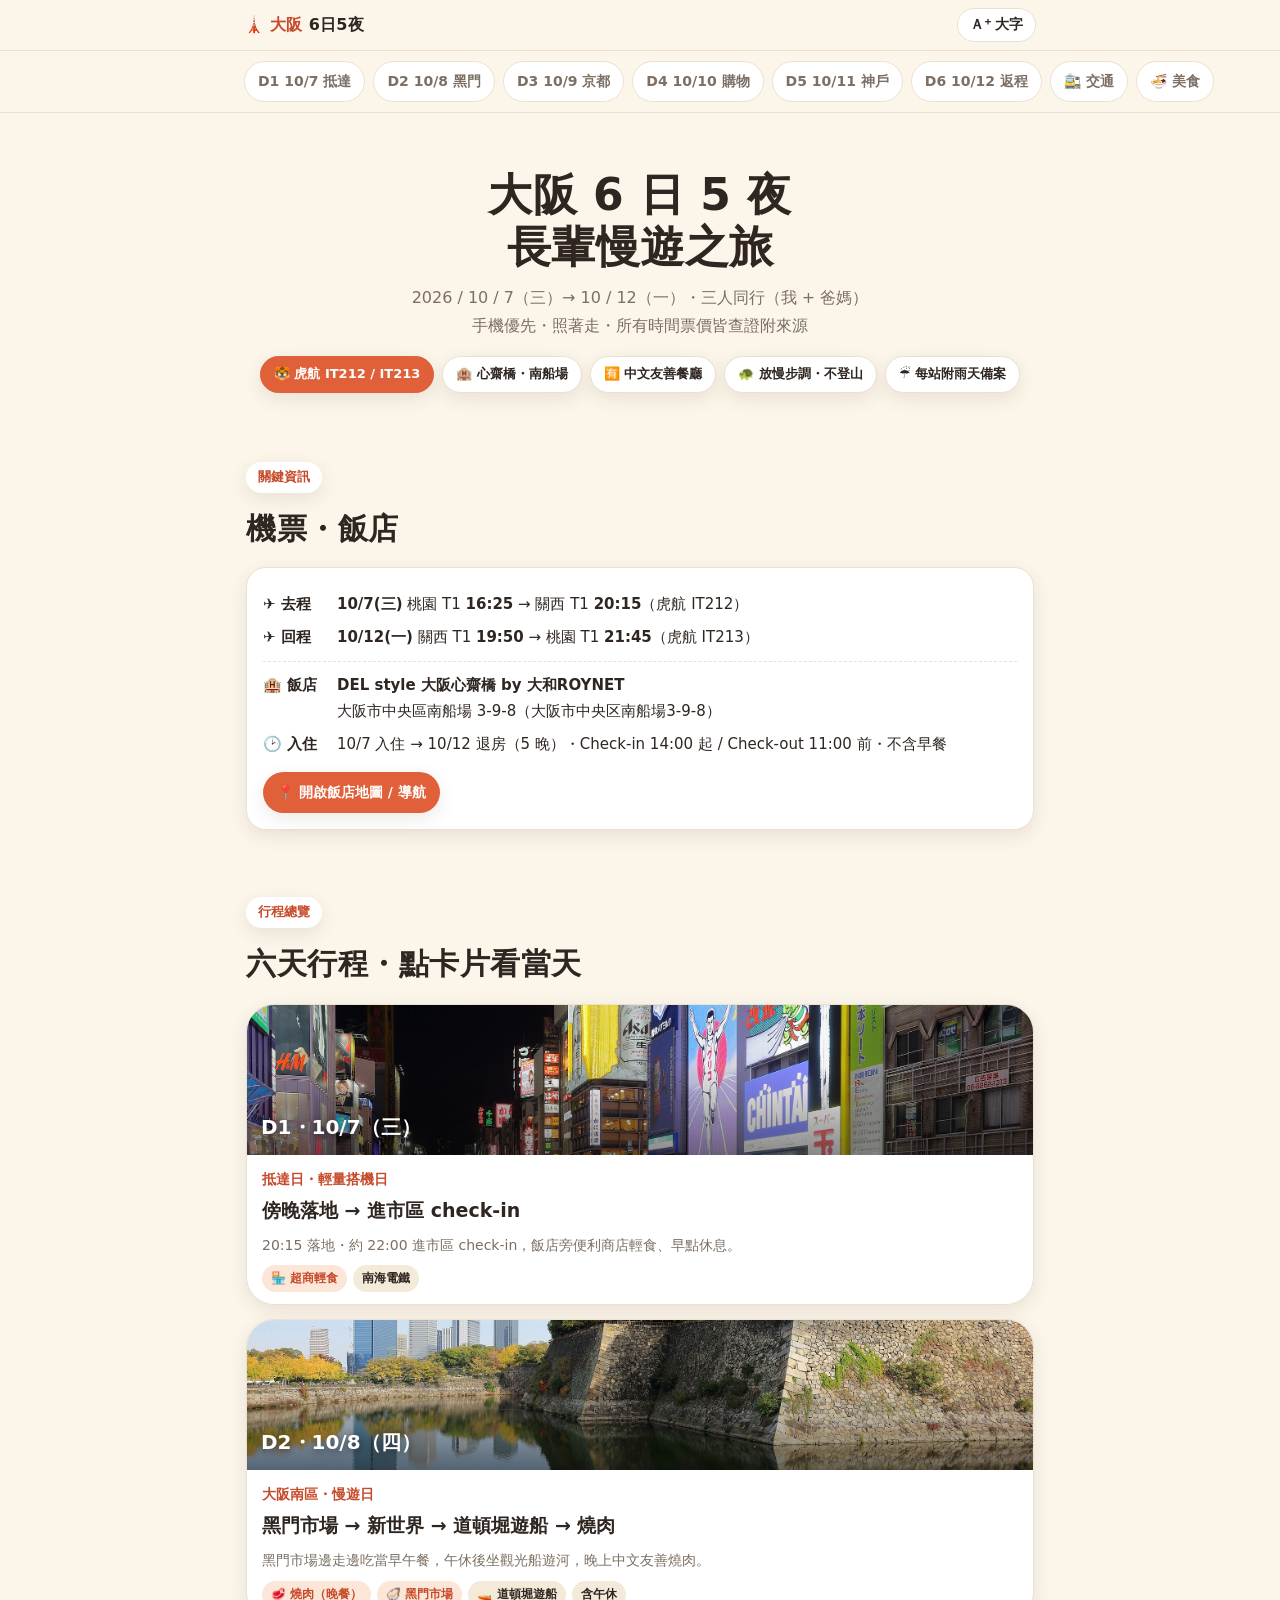
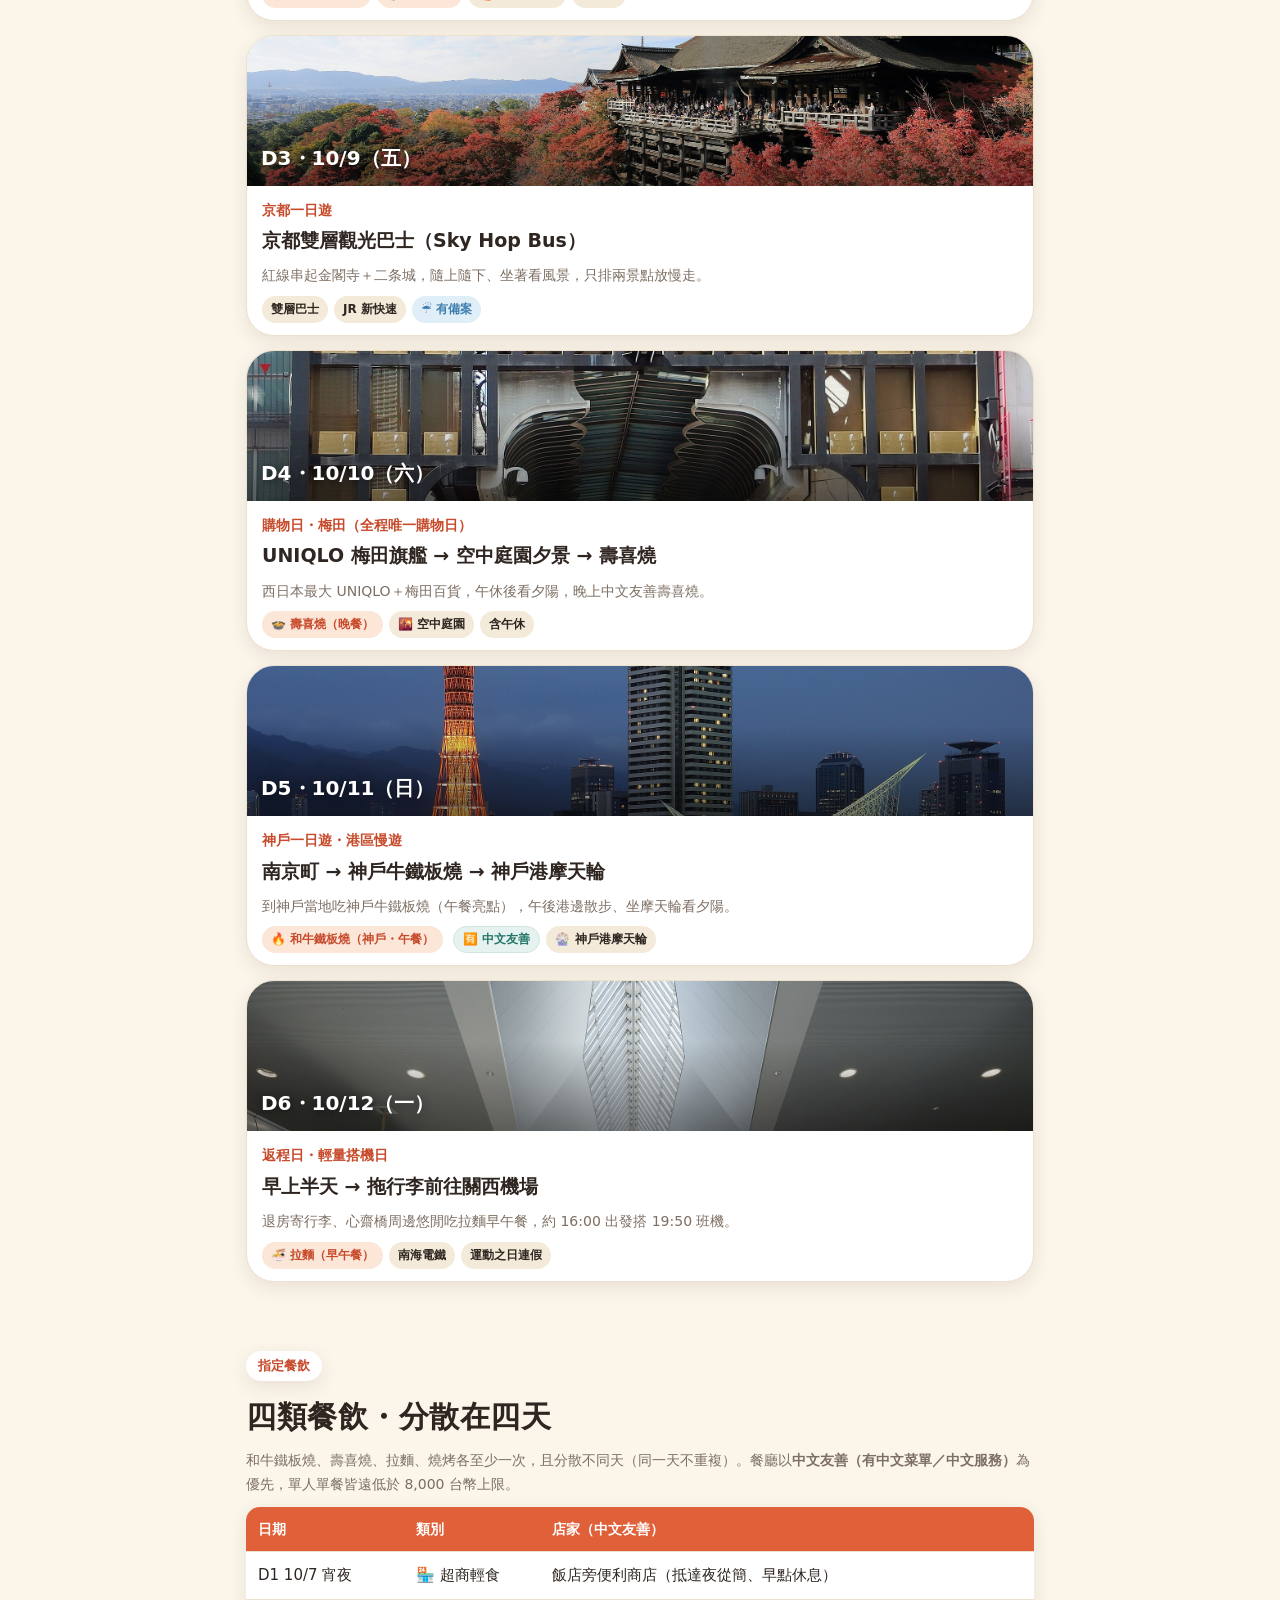
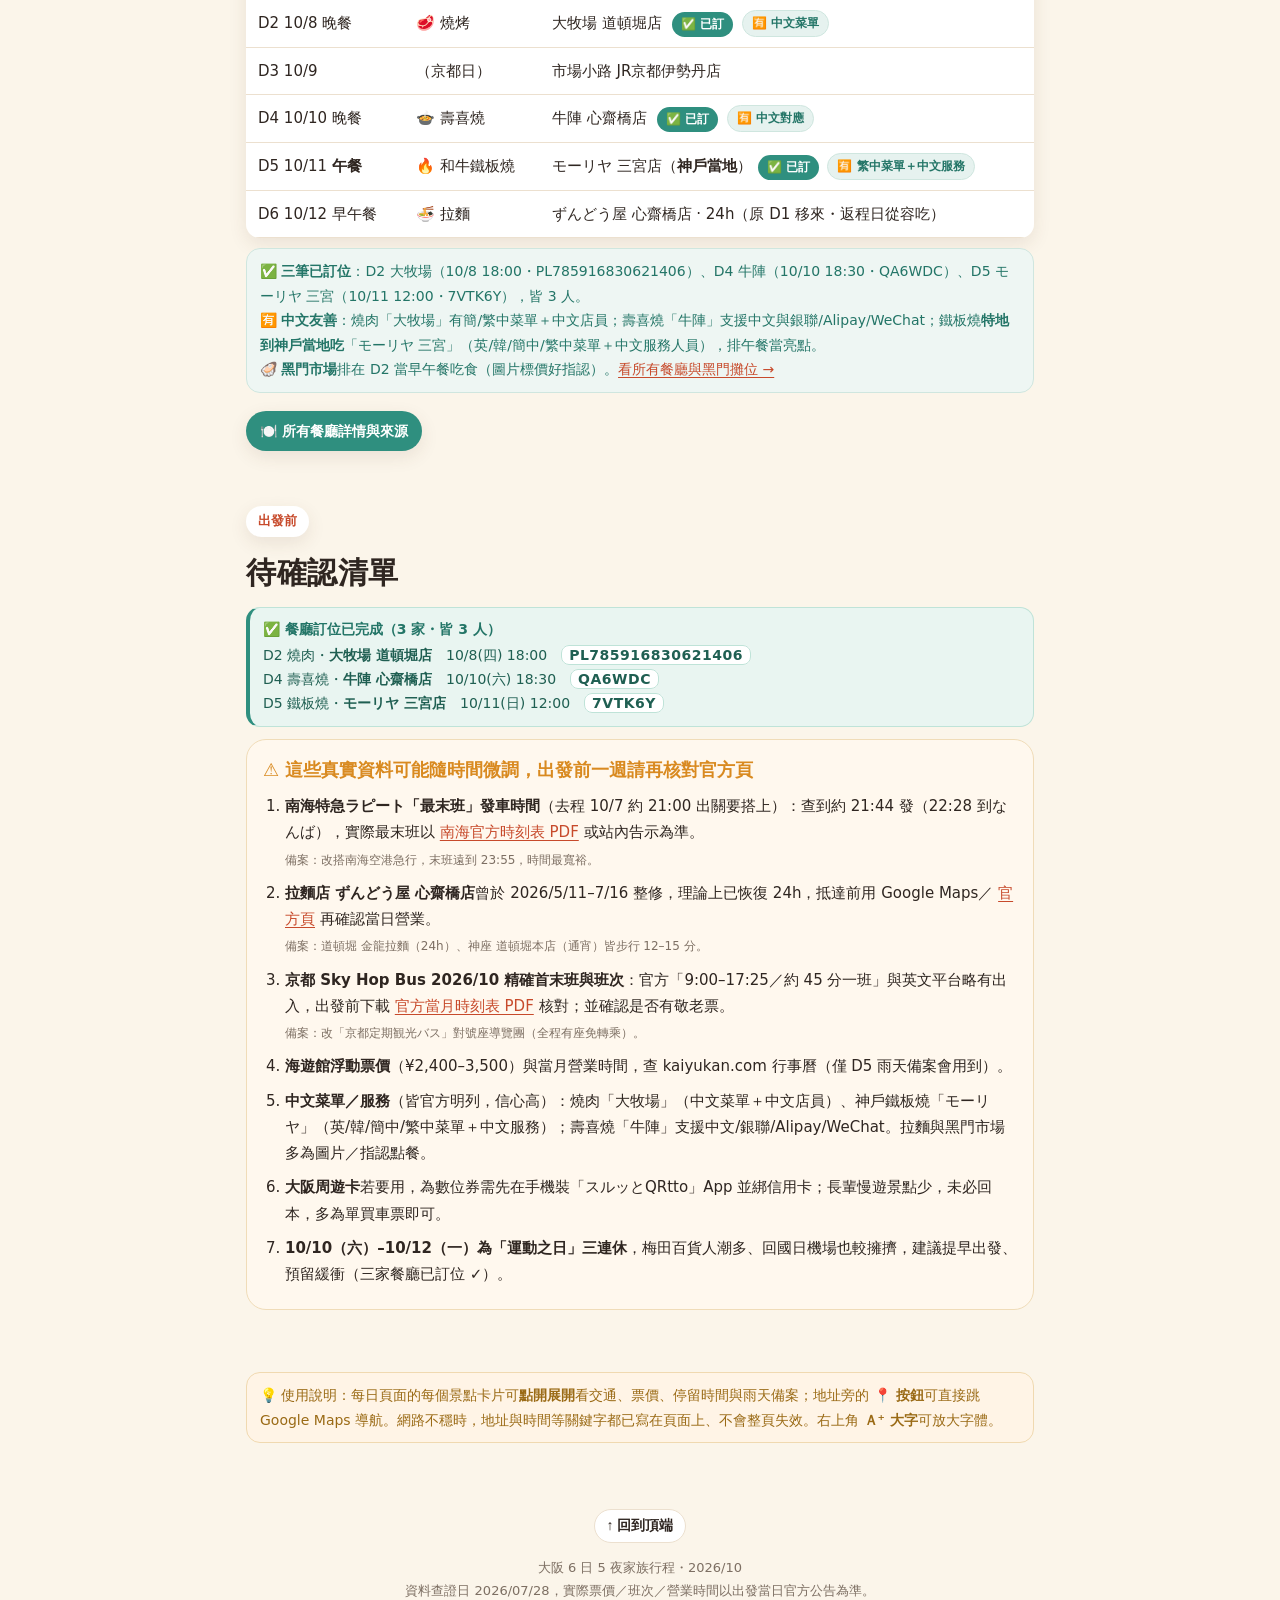
==== commit ad5a7a14: "D1 抵達夜改超商輕食、指定拉麵移到 D6 返程日早午餐（同步 index/food） Co-Authored-By: Claude Opus 4.8 <noreply@anthropic.com>" ====
--- a/index.html
+++ b/index.html
@@ -73,9 +73,9 @@
       <div class="ph" style="background-image:url(images/day0.jpg)"><span class="lab">D1・10/7（三）</span></div>
       <div class="body">
         <div class="date">抵達日・輕量搭機日</div>
-        <div class="title">傍晚落地 → 心齋橋宵夜拉麵</div>
-        <div class="meta">20:15 落地・約 22:00 進市區 check-in，飯店周邊吃宵夜。</div>
-        <div class="tags"><span class="tag food">🍜 拉麵（宵夜・24h）</span><span class="tag">南海電鐵</span></div>
+        <div class="title">傍晚落地 → 進市區 check-in</div>
+        <div class="meta">20:15 落地・約 22:00 進市區 check-in，飯店旁便利商店輕食、早點休息。</div>
+        <div class="tags"><span class="tag food">🏪 超商輕食</span><span class="tag">南海電鐵</span></div>
       </div>
     </a>
 
@@ -124,8 +124,8 @@
       <div class="body">
         <div class="date">返程日・輕量搭機日</div>
         <div class="title">早上半天 → 拖行李前往關西機場</div>
-        <div class="meta">退房寄行李、心齋橋周邊悠閒早午餐，約 16:00 出發搭 19:50 班機。</div>
-        <div class="tags"><span class="tag">南海電鐵</span><span class="tag">運動之日連假</span></div>
+        <div class="meta">退房寄行李、心齋橋周邊悠閒吃拉麵早午餐，約 16:00 出發搭 19:50 班機。</div>
+        <div class="tags"><span class="tag food">🍜 拉麵（早午餐）</span><span class="tag">南海電鐵</span><span class="tag">運動之日連假</span></div>
       </div>
     </a>
   </section>
@@ -137,11 +137,12 @@
     <p style="color:var(--muted);font-size:14px;margin-bottom:10px">和牛鐵板燒、壽喜燒、拉麵、燒烤各至少一次，且分散不同天（同一天不重複）。餐廳以<b>中文友善（有中文菜單／中文服務）</b>為優先，單人單餐皆遠低於 8,000 台幣上限。</p>
     <table class="matrix">
       <tr><th>日期</th><th>類別</th><th>店家（中文友善）</th></tr>
-      <tr><td class="d">D1 10/7 宵夜</td><td>🍜 拉麵</td><td>ずんどう屋 心齋橋店 · 24h（圖片菜單）</td></tr>
+      <tr><td class="d">D1 10/7 宵夜</td><td>🏪 超商輕食</td><td>飯店旁便利商店（抵達夜從簡、早點休息）</td></tr>
       <tr><td class="d">D2 10/8 晚餐</td><td>🥩 燒烤</td><td>大牧場 道頓堀店 <span class="bk-tag">✅ 已訂</span> <span class="cn">🈶 中文菜單</span></td></tr>
       <tr><td class="d">D3 10/9</td><td>（京都日）</td><td>市場小路 JR京都伊勢丹店</td></tr>
       <tr><td class="d">D4 10/10 晚餐</td><td>🍲 壽喜燒</td><td>牛陣 心齋橋店 <span class="bk-tag">✅ 已訂</span> <span class="cn">🈶 中文對應</span></td></tr>
       <tr><td class="d">D5 10/11 <b>午餐</b></td><td>🔥 和牛鐵板燒</td><td>モーリヤ 三宮店（<b>神戶當地</b>）<span class="bk-tag">✅ 已訂</span> <span class="cn">🈶 繁中菜單＋中文服務</span></td></tr>
+      <tr><td class="d">D6 10/12 早午餐</td><td>🍜 拉麵</td><td>ずんどう屋 心齋橋店 · 24h（原 D1 移來・返程日從容吃）</td></tr>
     </table>
     <div class="note">✅ <b>三筆已訂位</b>：D2 大牧場（10/8 18:00・PL785916830621406）、D4 牛陣（10/10 18:30・QA6WDC）、D5 モーリヤ 三宮（10/11 12:00・7VTK6Y），皆 3 人。<br>🈶 <b>中文友善</b>：燒肉「大牧場」有簡/繁中菜單＋中文店員；壽喜燒「牛陣」支援中文與銀聯/Alipay/WeChat；鐵板燒<b>特地到神戶當地吃</b>「モーリヤ 三宮」（英/韓/簡中/繁中菜單＋中文服務人員），排午餐當亮點。<br>🦪 <b>黑門市場</b>排在 D2 當早午餐吃食（圖片標價好指認）。<a href="food.html">看所有餐廳與黑門攤位 →</a></div>
     <a class="map-btn" href="food.html" style="background:var(--teal)">🍽️ 所有餐廳詳情與來源</a>
--- a/assets/style.css
+++ b/assets/style.css
@@ -135,6 +135,16 @@
   display:flex;align-items:center;gap:6px}
 .trans .line{display:inline-block;font-weight:800;color:#fff;background:var(--teal);
   border-radius:6px;padding:1px 7px;font-size:12px;margin-right:4px}
+/* 各路線官方代表色（大阪地鐵為官方色；私鐵/JR 為品牌色）*/
+.trans .line.l-midosuji{background:#e5171f}    /* 御堂筋線・紅 M */
+.trans .line.l-sakaisuji{background:#814721}   /* 堺筋線・棕 K */
+.trans .line.l-sennichimae{background:#e44d93} /* 千日前線・桃紅 S */
+.trans .line.l-chuo{background:#019a66}        /* 中央線・綠 C */
+.trans .line.l-nagahori{background:#7a9e2e}    /* 長堀鶴見綠地線・黃綠 N */
+.trans .line.l-kobe-kaigan{background:#1e5c9e} /* 神戶海岸線・藍 */
+.trans .line.l-jr{background:#0072bc}          /* JR 西日本・藍 */
+.trans .line.l-nankai{background:#e8730f}      /* 南海電鐵・橘 */
+.trans .line.l-hankyu{background:#7a2e36}      /* 阪急・栗紅 maroon */
 
 /* 雨天備案 */
 .rain-box{background:#eaf3fa;border:1px solid #cfe4f2;border-radius:var(--r-sm);
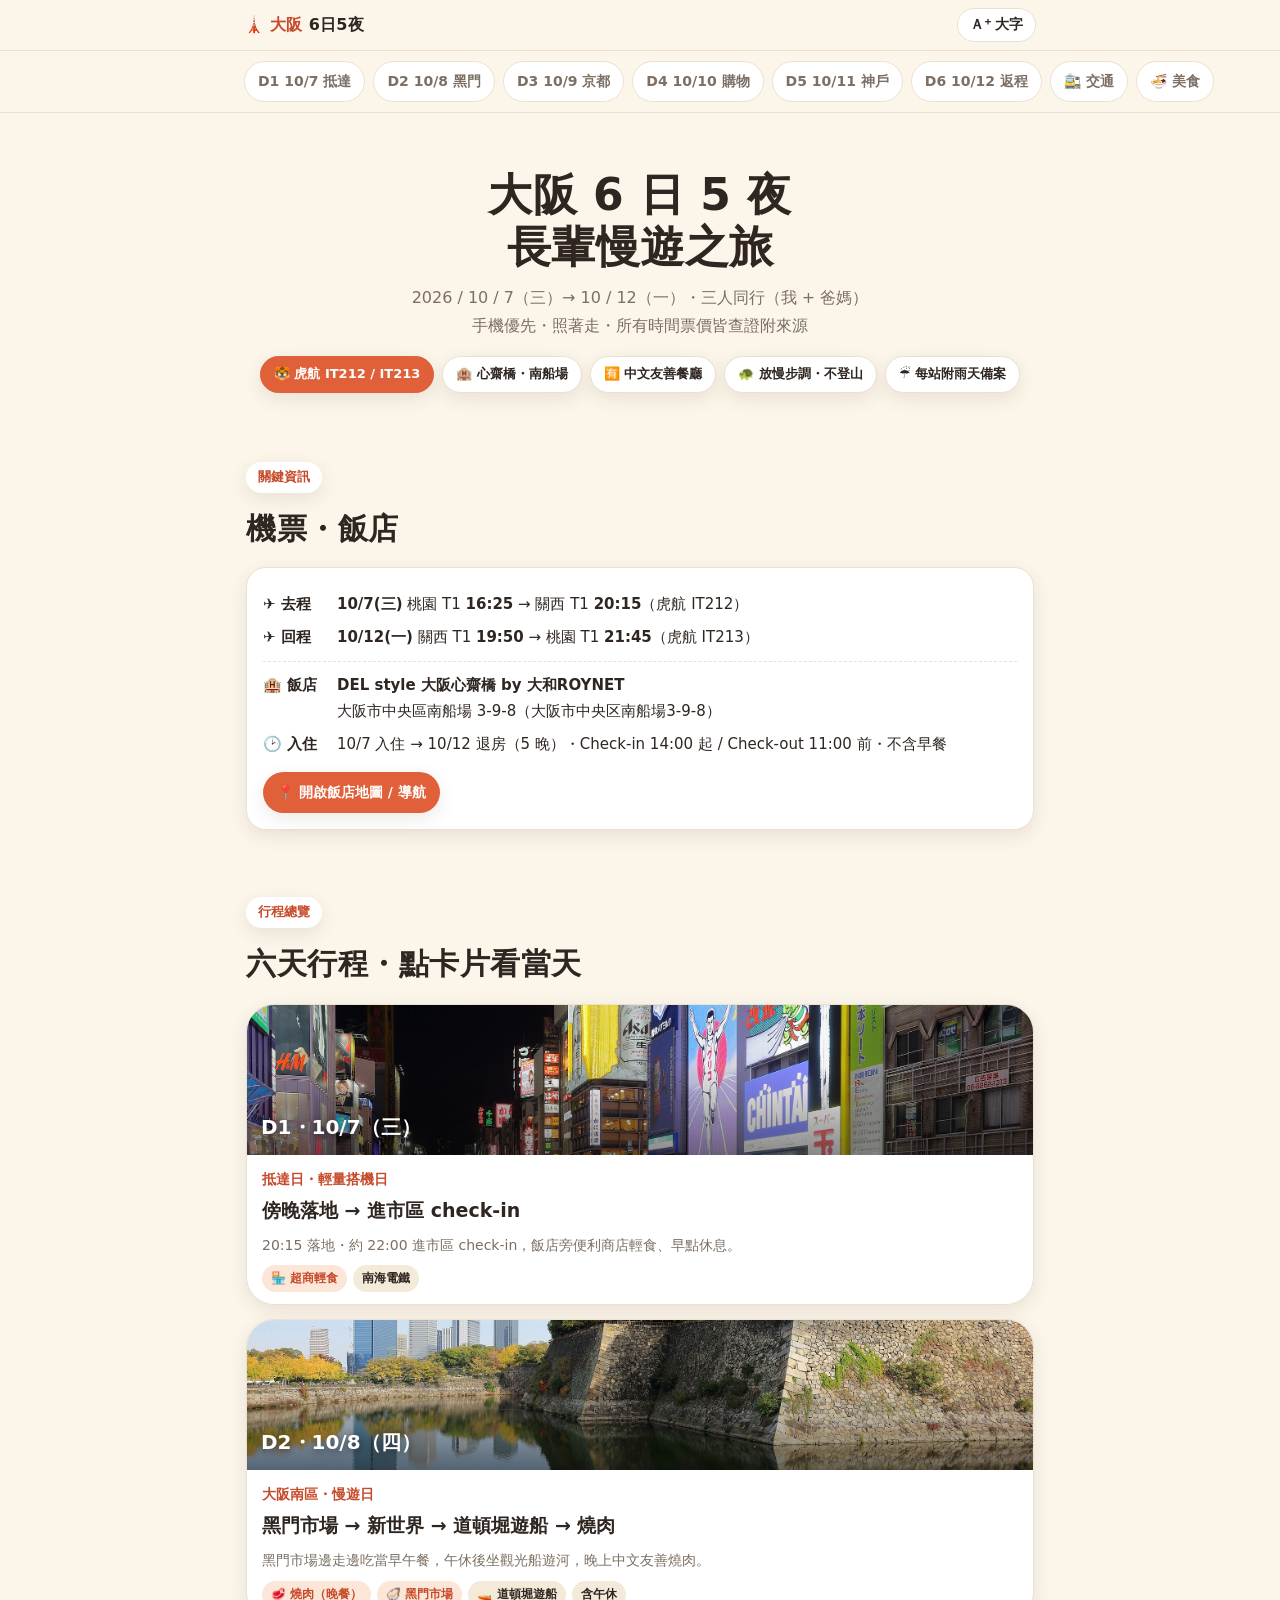
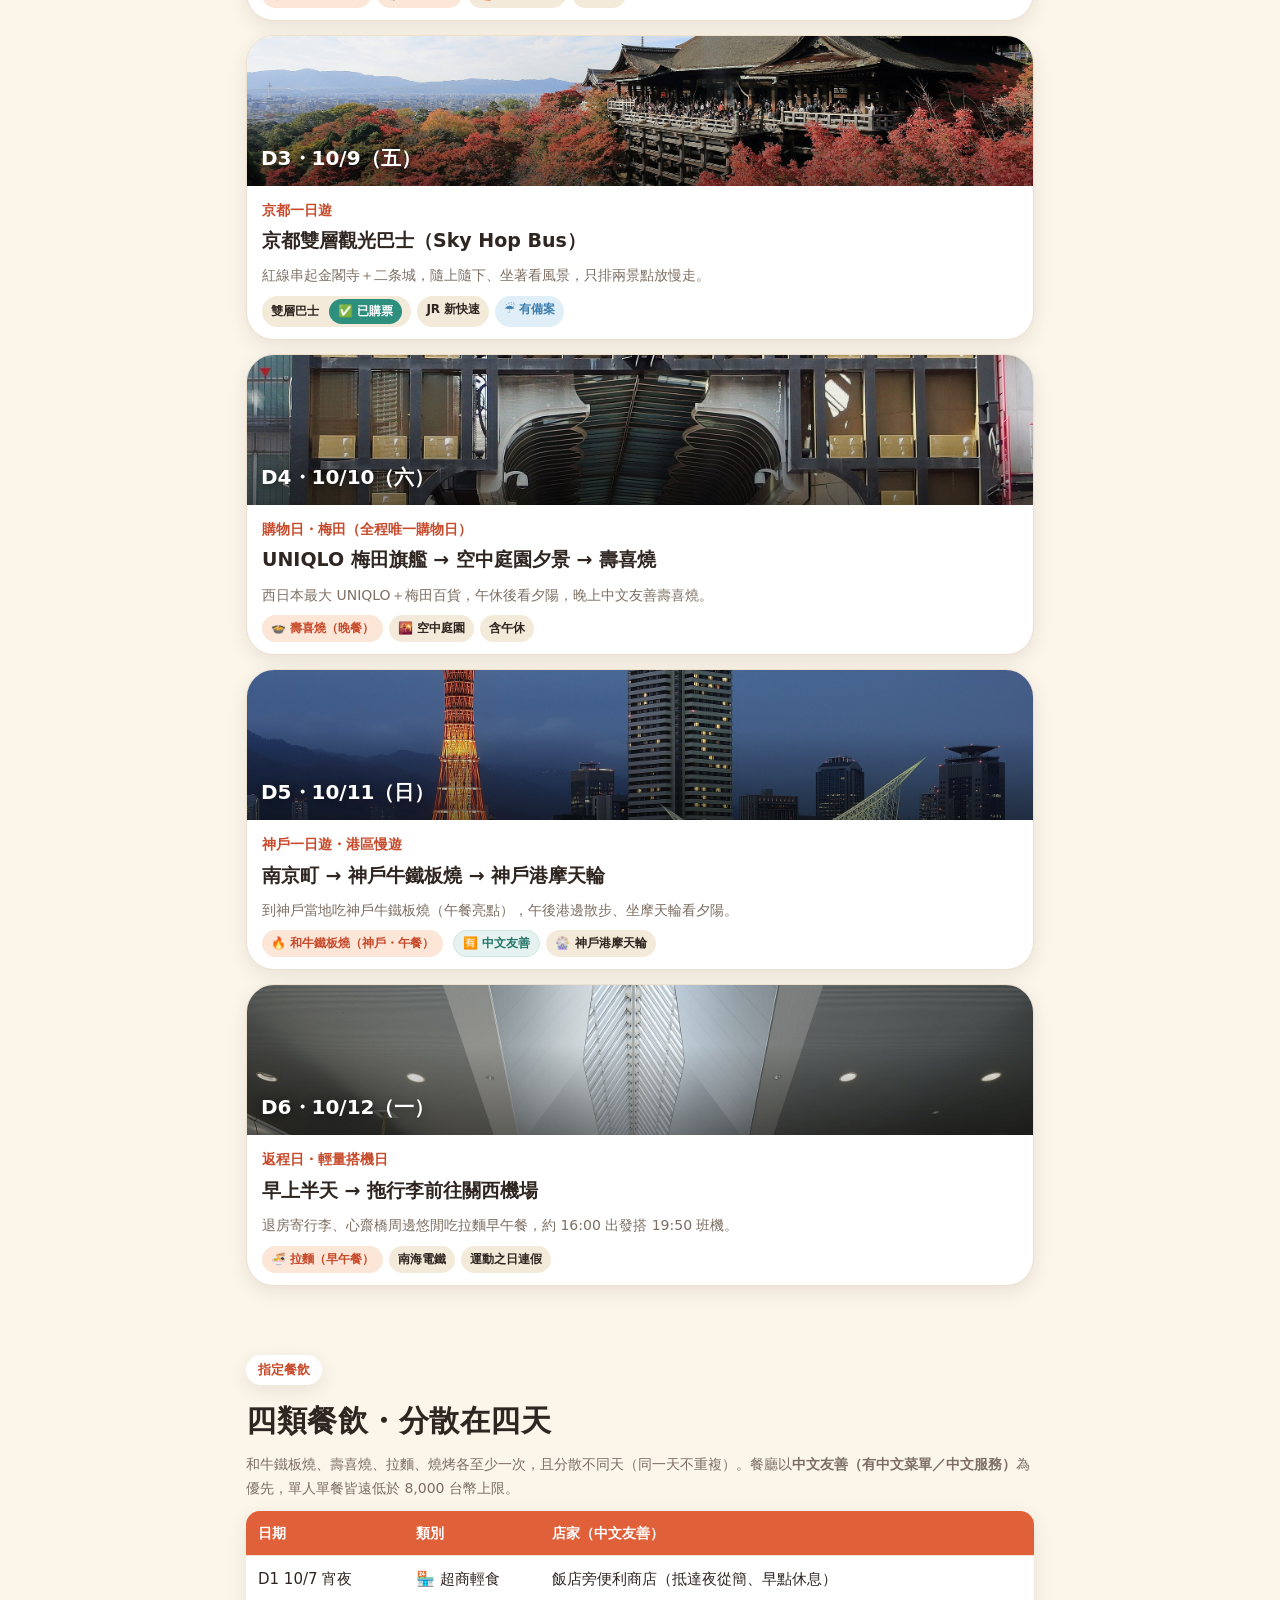
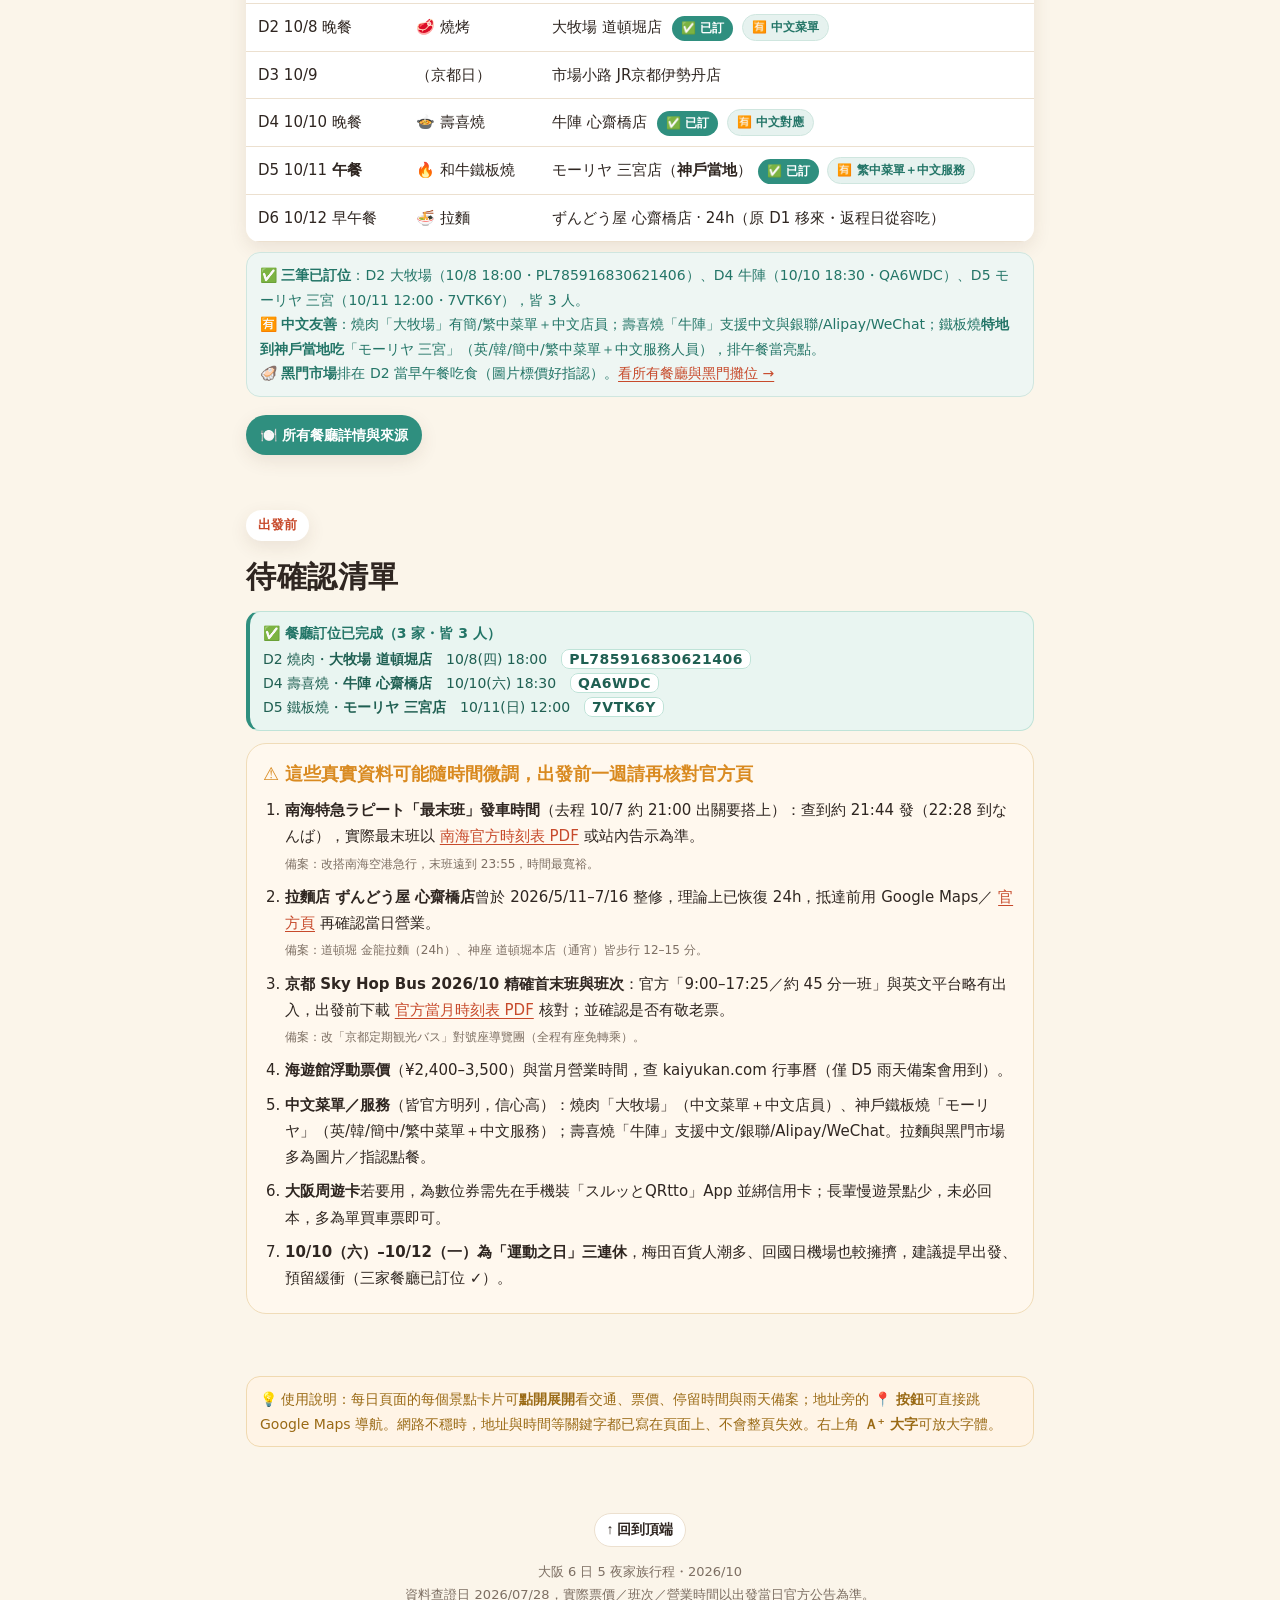
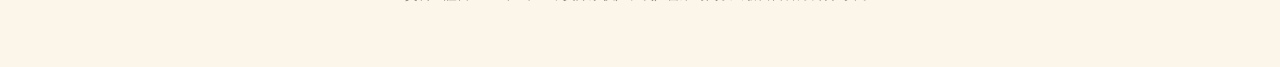
==== commit 9cbbb749: "D3 雙層巴士加已購票（KKday・10/9・3人1日券） Co-Authored-By: Claude Opus 4.8 <noreply@anthropic.com>" ====
--- a/index.html
+++ b/index.html
@@ -95,7 +95,7 @@
         <div class="date">京都一日遊</div>
         <div class="title">京都雙層觀光巴士（Sky Hop Bus）</div>
         <div class="meta">紅線串起金閣寺＋二条城，隨上隨下、坐著看風景，只排兩景點放慢走。</div>
-        <div class="tags"><span class="tag">雙層巴士</span><span class="tag">JR 新快速</span><span class="tag rain">☔ 有備案</span></div>
+        <div class="tags"><span class="tag">雙層巴士 <span class="bk-tag">✅ 已購票</span></span><span class="tag">JR 新快速</span><span class="tag rain">☔ 有備案</span></div>
       </div>
     </a>
 
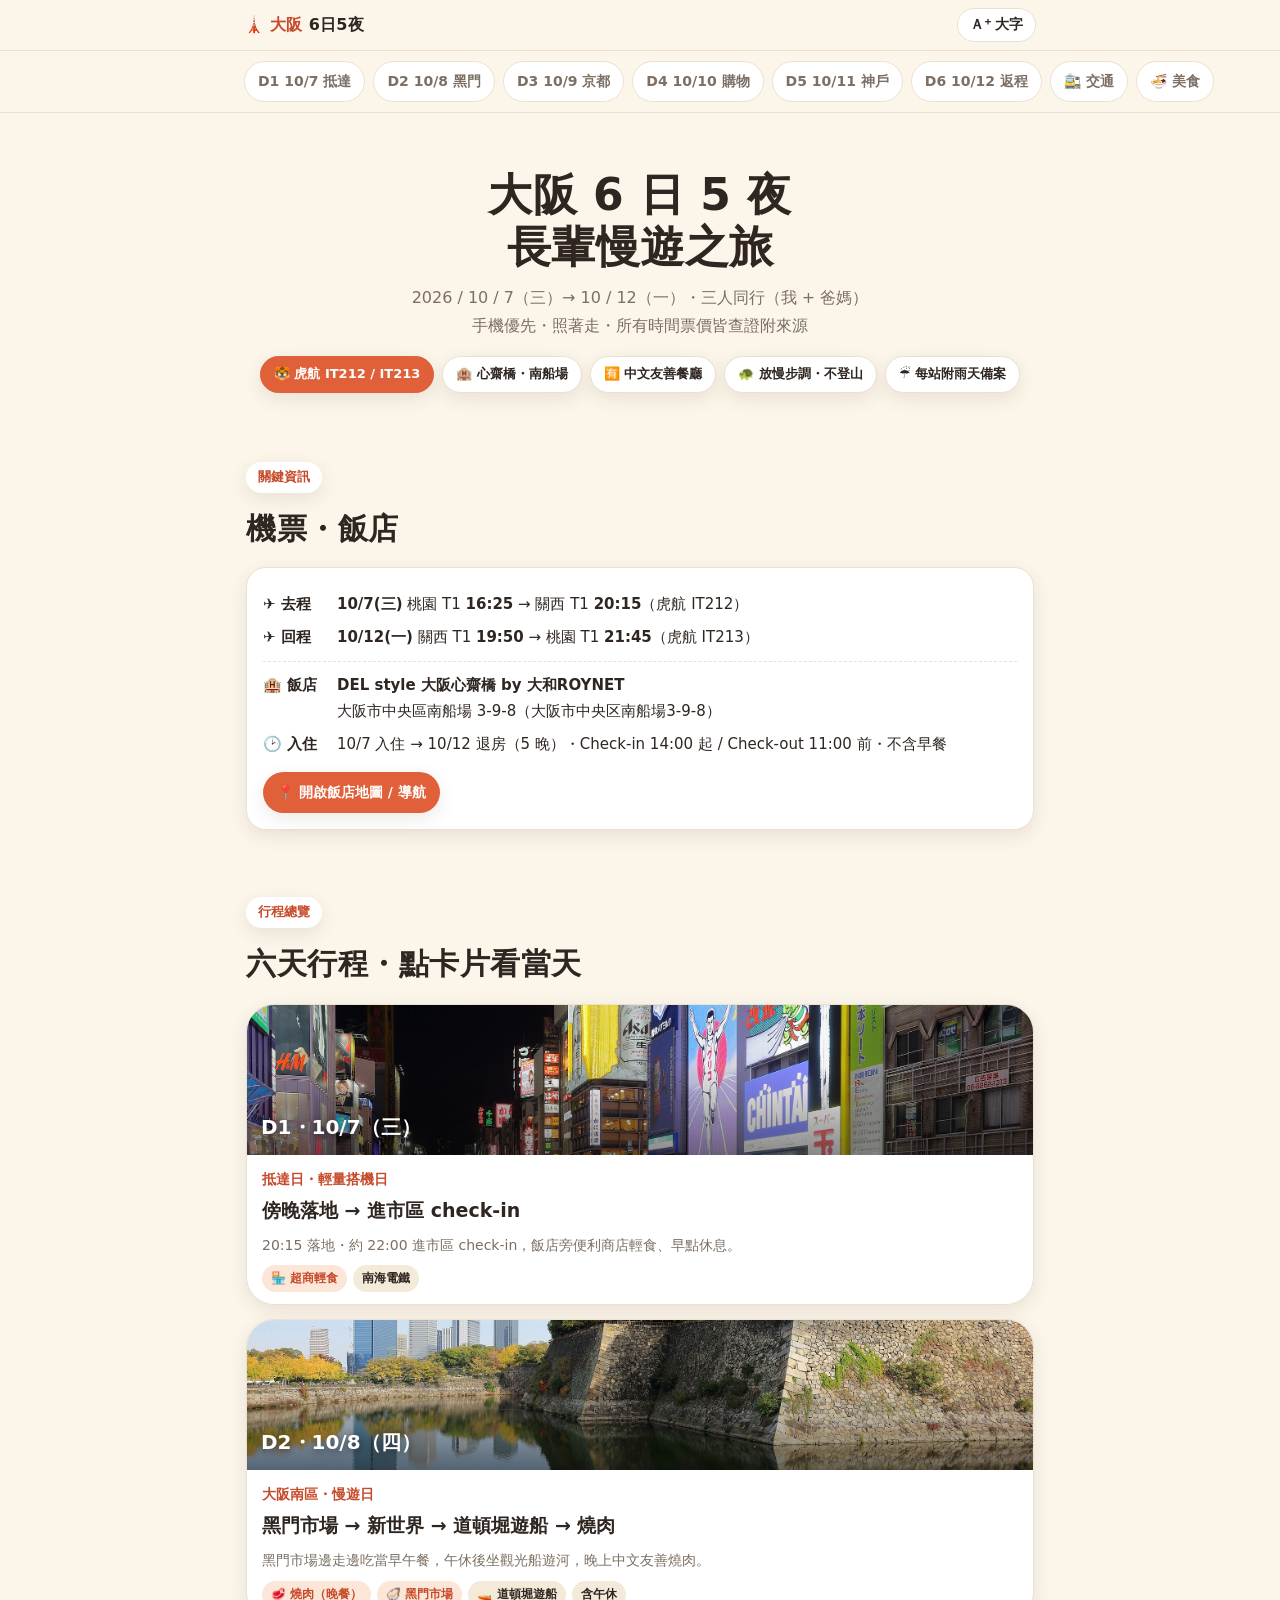
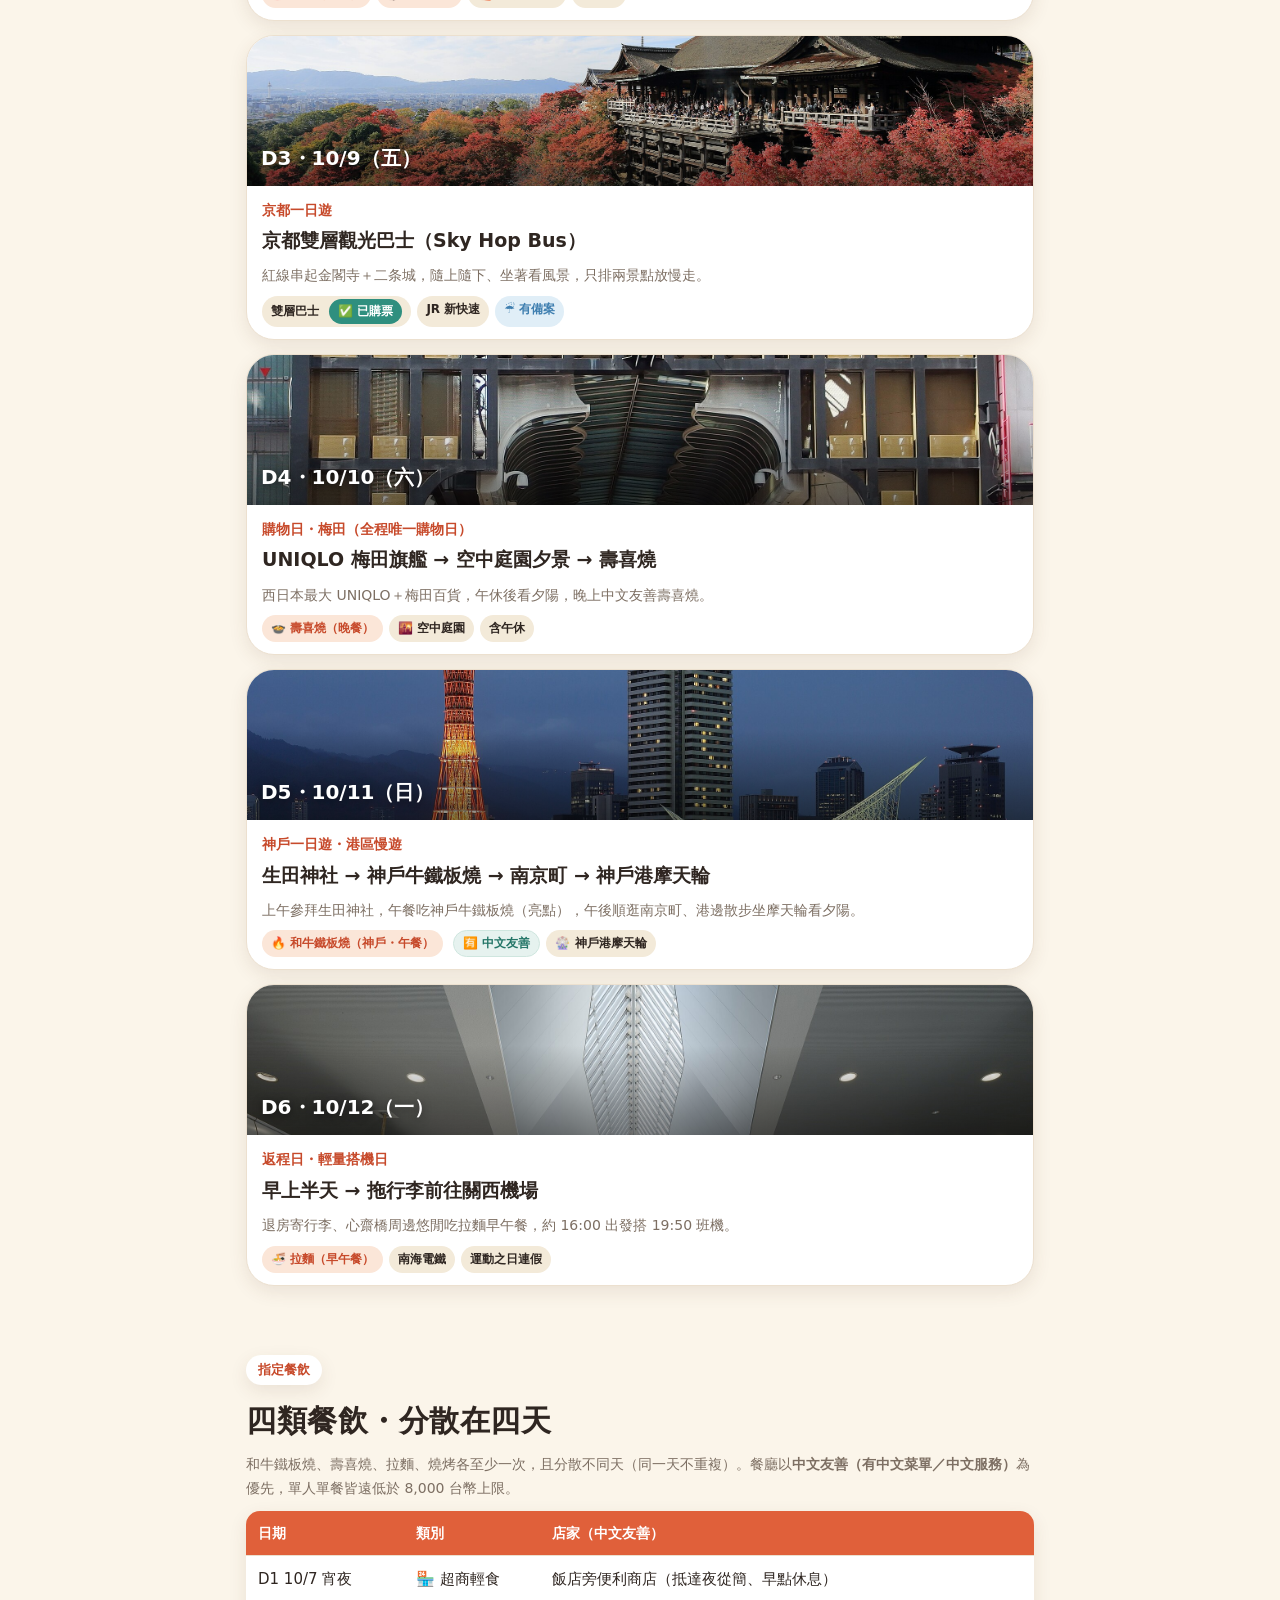
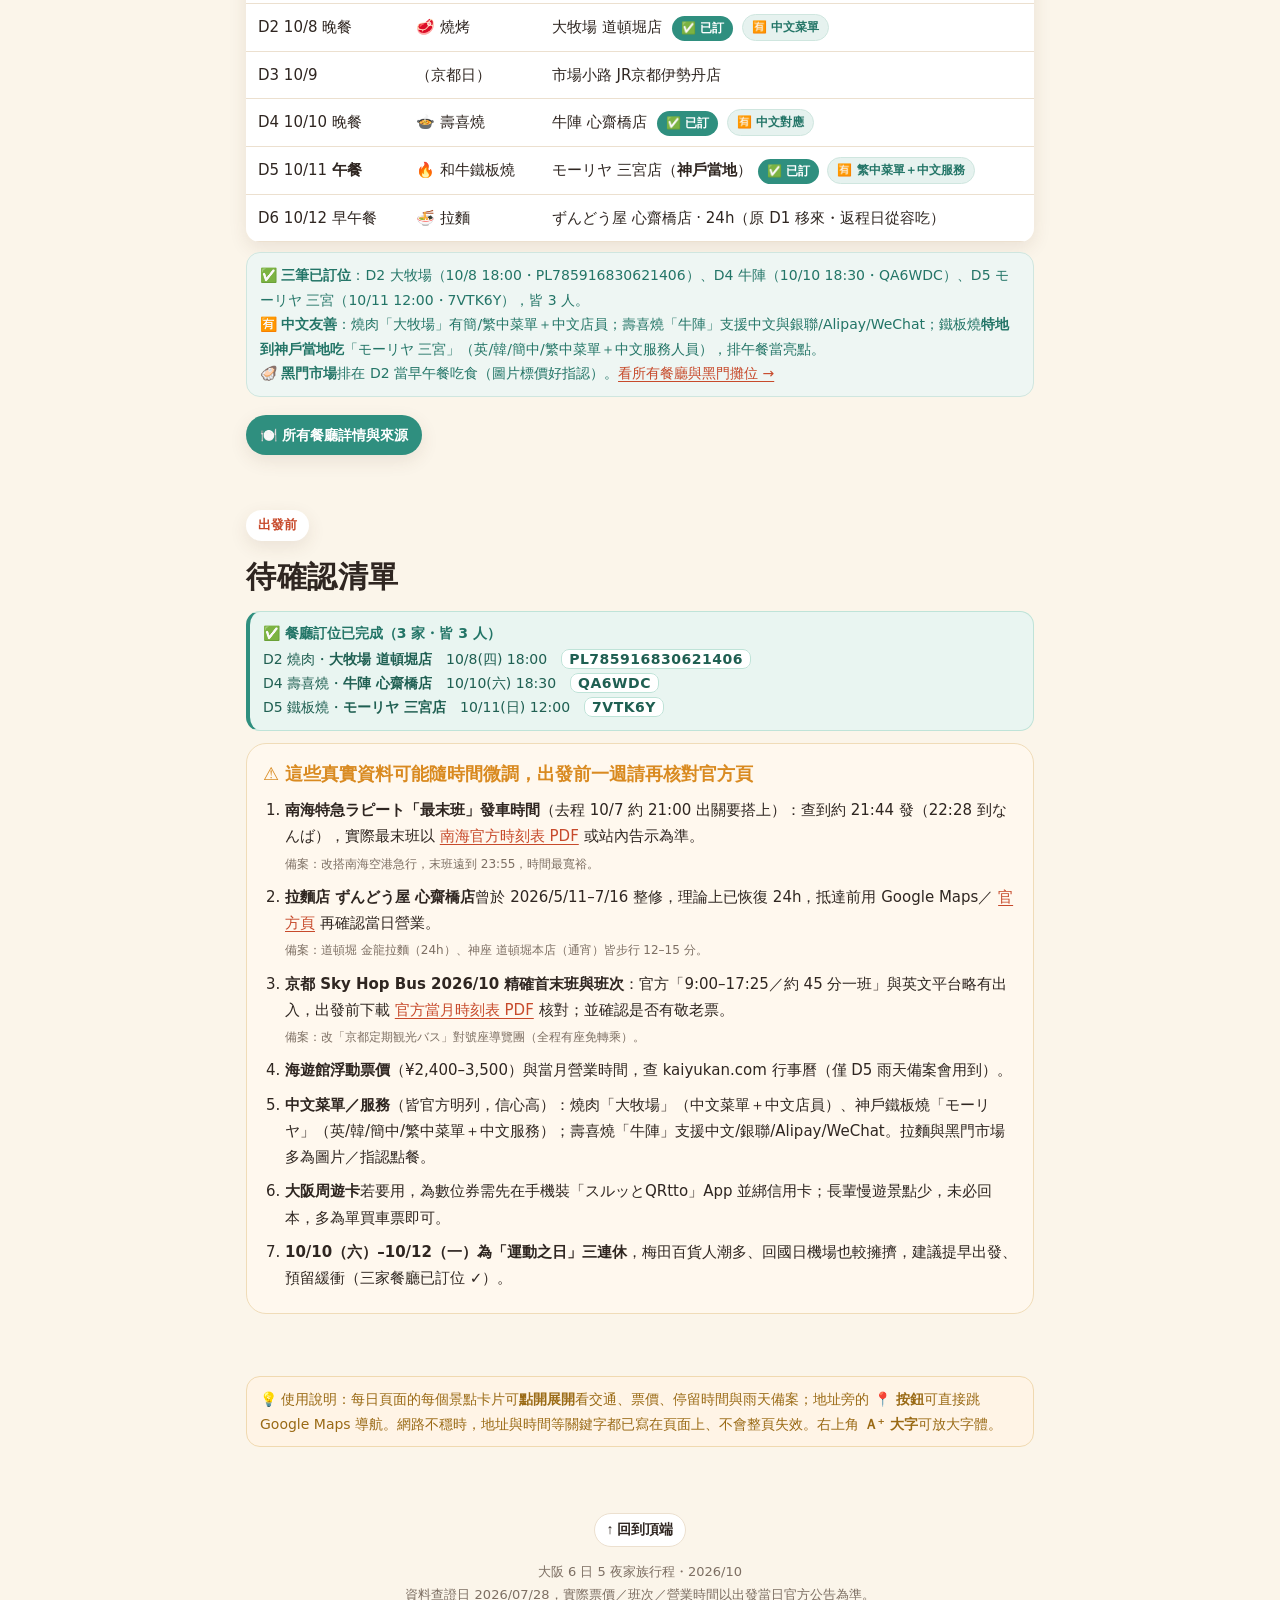
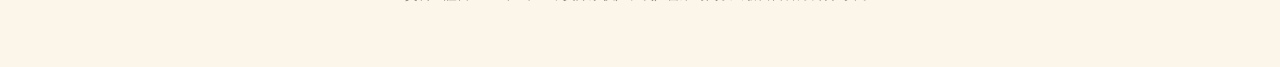
==== commit 7b2d63e5: "D5 上午改生田神社參拜，南京町移到午餐後順逛（同步 index） Co-Authored-By: Claude Opus 4.8 <noreply@anthropic.com>" ====
--- a/index.html
+++ b/index.html
@@ -113,8 +113,8 @@
       <div class="ph" style="background-image:url(images/day4.jpg)"><span class="lab">D5・10/11（日）</span></div>
       <div class="body">
         <div class="date">神戶一日遊・港區慢遊</div>
-        <div class="title">南京町 → 神戶牛鐵板燒 → 神戶港摩天輪</div>
-        <div class="meta">到神戶當地吃神戶牛鐵板燒（午餐亮點），午後港邊散步、坐摩天輪看夕陽。</div>
+        <div class="title">生田神社 → 神戶牛鐵板燒 → 南京町 → 神戶港摩天輪</div>
+        <div class="meta">上午參拜生田神社，午餐吃神戶牛鐵板燒（亮點），午後順逛南京町、港邊散步坐摩天輪看夕陽。</div>
         <div class="tags"><span class="tag food">🔥 和牛鐵板燒（神戶・午餐）</span><span class="tag cn">🈶 中文友善</span><span class="tag">🎡 神戶港摩天輪</span></div>
       </div>
     </a>
--- a/assets/style.css
+++ b/assets/style.css
@@ -146,6 +146,34 @@
 .trans .line.l-nankai{background:#e8730f}      /* 南海電鐵・橘 */
 .trans .line.l-hankyu{background:#7a2e36}      /* 阪急・栗紅 maroon */
 
+/* 🎫 車票圖解（地鐵一張票到底 / 跨公司分段）*/
+.fare-guide{background:var(--card);border:1px solid var(--line);border-radius:var(--r);
+  box-shadow:var(--sh-1);padding:16px;margin:12px 0}
+.fare-guide h3{margin:0 0 4px;font-size:17px}
+.fare-guide .fg-sub{color:var(--muted);font-size:13px;margin-bottom:12px}
+.fg-case{border-radius:var(--r-sm);padding:11px 12px;margin:10px 0;border:1px solid var(--line)}
+.fg-case.ok{background:#e9f5f1;border-color:#bfe3d8}
+.fg-case.split{background:#fff4e6;border-color:#f0d9b0}
+.fg-case .fg-h{font-weight:800;font-size:14px;margin-bottom:8px}
+.fg-case.ok .fg-h{color:var(--teal-d)}
+.fg-case.split .fg-h{color:#9a6a15}
+.fg-flow{display:flex;flex-wrap:wrap;align-items:center;gap:6px 5px;margin-bottom:7px}
+.fg-flow .fg-line{display:inline-block;font-weight:800;color:#fff;border-radius:6px;
+  padding:2px 8px;font-size:12px}
+.fg-gate{display:inline-flex;align-items:center;gap:3px;font-weight:800;font-size:12px;
+  background:#fff;border:1.5px solid var(--ink);border-radius:6px;padding:1px 7px;color:var(--ink)}
+.fg-gate.out{border-style:dashed;color:var(--muted);border-color:var(--muted)}
+.fg-arrow{color:var(--muted);font-weight:800}
+.fg-mid{background:#fff;border:1px dashed var(--line);border-radius:6px;padding:1px 7px;
+  font-size:11.5px;color:var(--muted);font-weight:700}
+.fg-tally{display:inline-block;font-weight:800;font-size:12.5px;border-radius:var(--pill);
+  padding:2px 10px;margin-left:2px}
+.fg-case.ok .fg-tally{background:var(--ok);color:#fff}
+.fg-case.split .fg-tally{background:var(--warn);color:#fff}
+.fg-case .fg-note{font-size:13px;line-height:1.6;color:var(--ink)}
+.fare-guide .fg-foot{font-size:13px;line-height:1.6;color:var(--ink);margin-top:10px;
+  padding-top:10px;border-top:1px dashed var(--line)}
+
 /* 雨天備案 */
 .rain-box{background:#eaf3fa;border:1px solid #cfe4f2;border-radius:var(--r-sm);
   padding:10px 12px;margin:8px 0;font-size:14px;color:#2b5e80}
